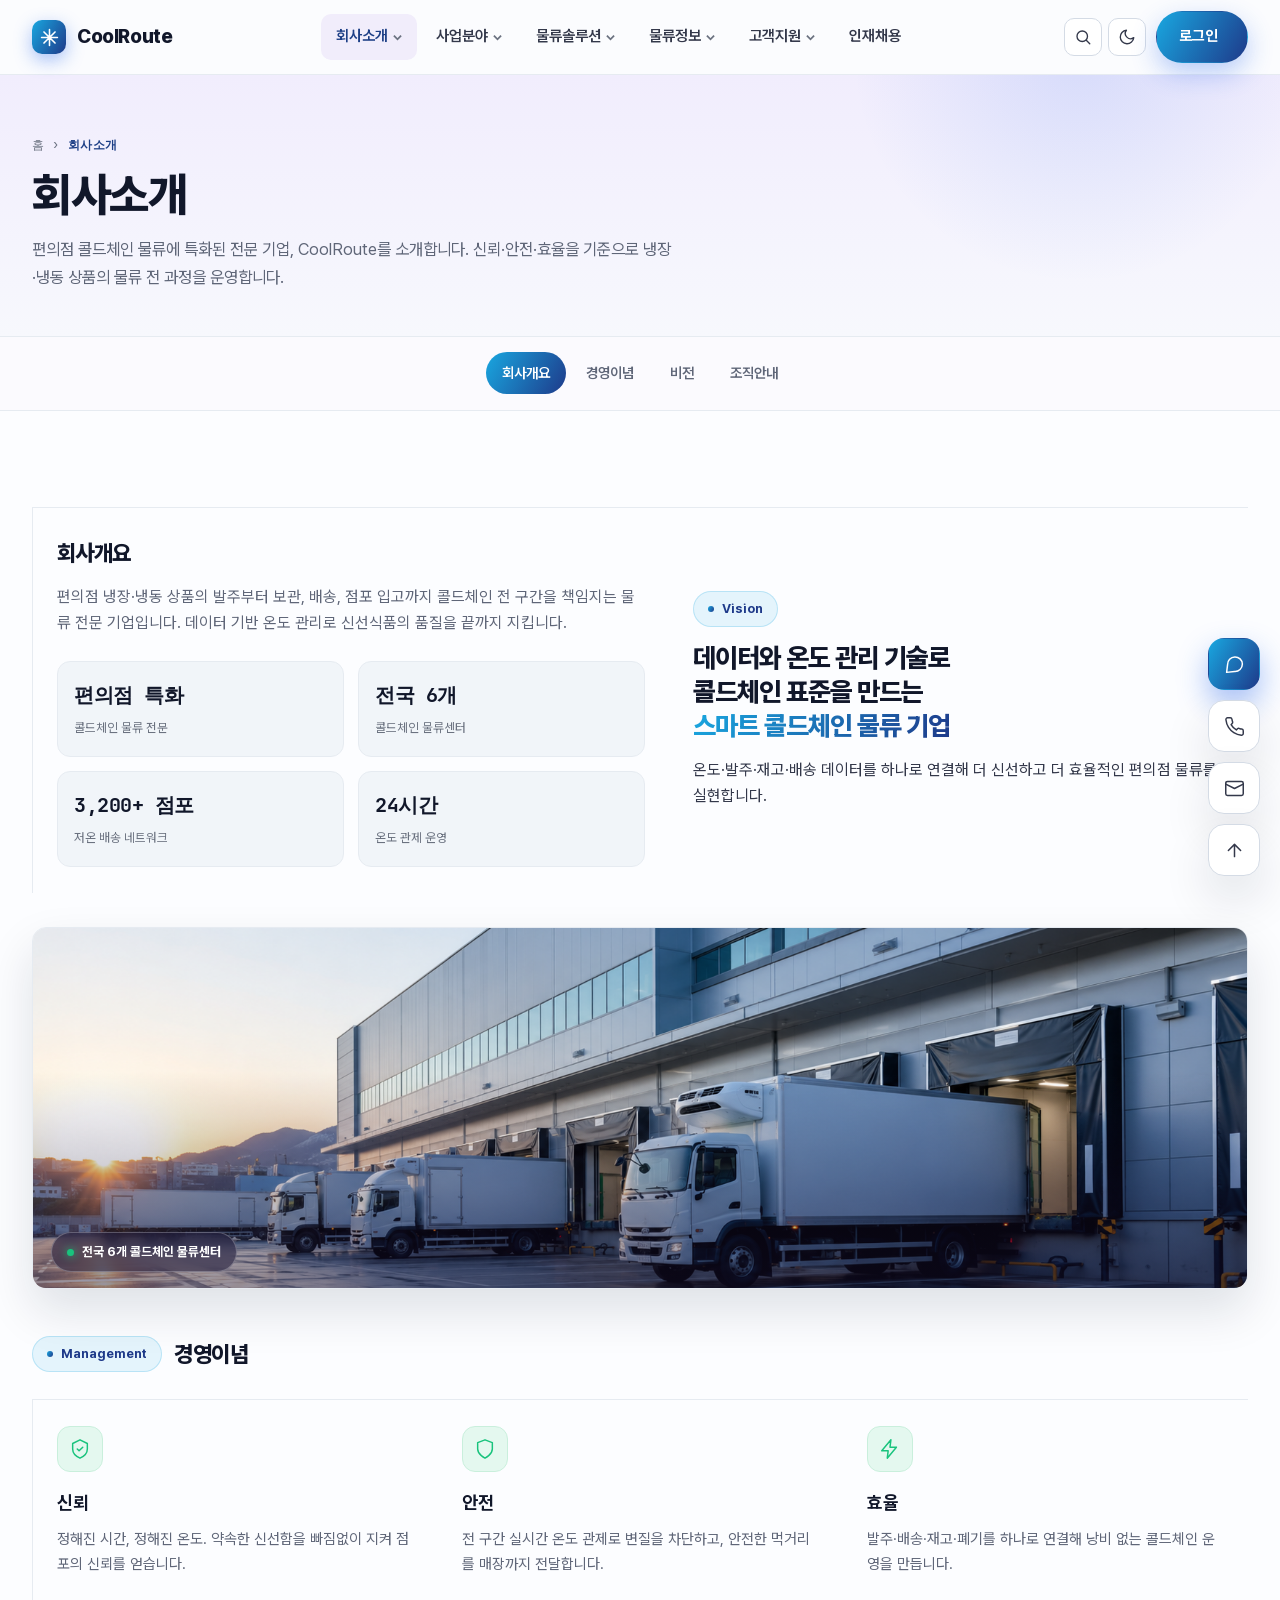
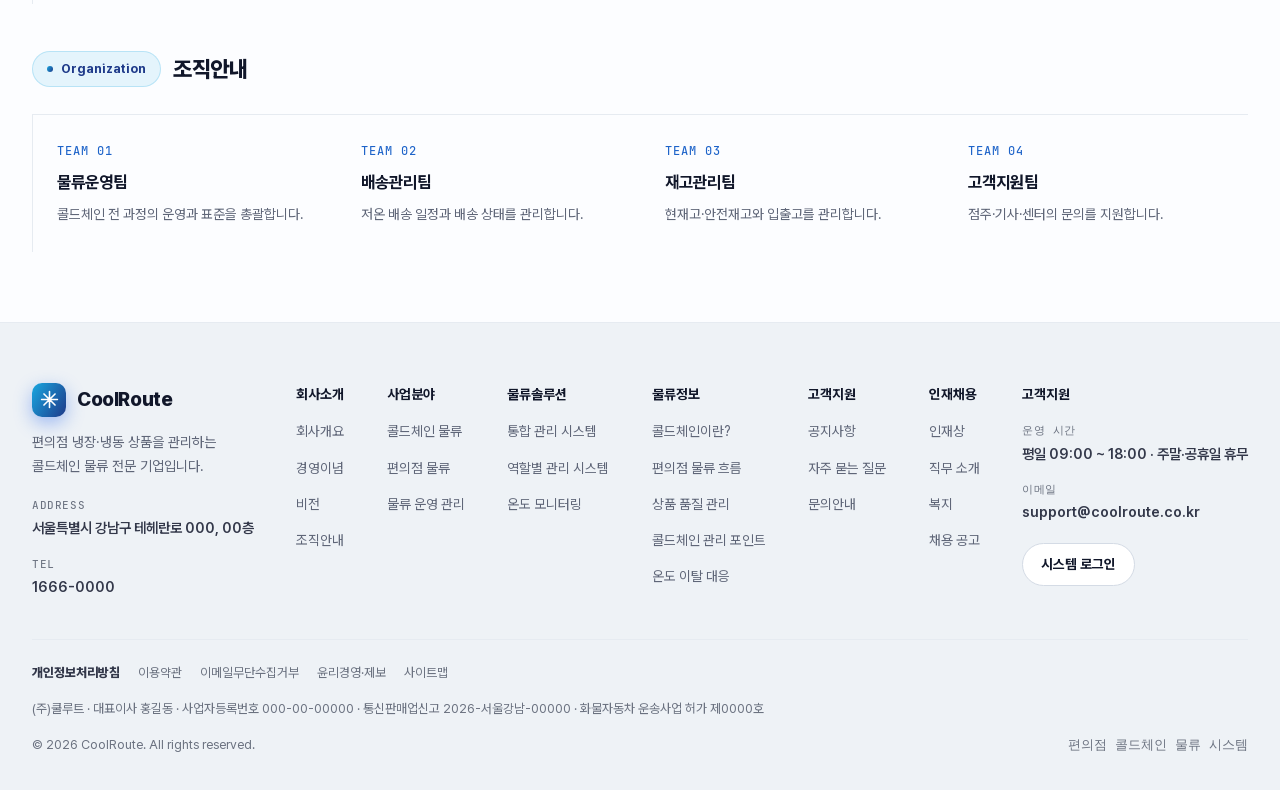
==== pages/about.html @ 9a58f0b3 "Create about page index" ====
<!DOCTYPE html>
<html lang="ko">
<head>
<meta charset="UTF-8">
<meta name="viewport" content="width=device-width, initial-scale=1.0">
<title>회사소개 | CoolRoute</title>
<meta name="description" content="CoolRoute는 편의점 냉장·냉동 상품의 발주·배송·재고를 연결하는 콜드체인 물류 전문기업입니다. 전국 6개 저온 물류센터, 99.8% 온도 준수율, 24시간 온도 관제.">
<meta name="keywords" content="콜드체인,편의점 물류,냉장 배송,냉동 물류,저온 물류,온도 관제,CoolRoute">
<meta name="author" content="CoolRoute">
<meta name="theme-color" content="#2563eb">
<link rel="canonical" href="https://www.coolroute.co.kr/">
<!-- Open Graph -->
<meta property="og:type" content="website">
<meta property="og:site_name" content="CoolRoute">
<meta property="og:locale" content="ko_KR">
<meta property="og:locale:alternate" content="en_US">
<meta property="og:title" content="CoolRoute — 편의점 콜드체인 물류 전문기업">
<meta property="og:description" content="냉장·냉동 상품의 발주·배송·재고를 연결하는 콜드체인 물류. 전국 6개 저온 물류센터, 99.8% 온도 준수율.">
<meta property="og:url" content="https://www.coolroute.co.kr/">
<meta property="og:image" content="https://www.coolroute.co.kr/images/og-cover.png">
<!-- Twitter -->
<meta name="twitter:card" content="summary_large_image">
<meta name="twitter:title" content="CoolRoute — 편의점 콜드체인 물류 전문기업">
<meta name="twitter:description" content="냉장·냉동 상품의 발주·배송·재고를 연결하는 콜드체인 물류 전문기업.">
<meta name="twitter:image" content="https://www.coolroute.co.kr/images/og-cover.png">
<!-- favicon (inline SVG) -->
<link rel="icon" href="data:image/svg+xml,%3Csvg xmlns='http://www.w3.org/2000/svg' viewBox='0 0 24 24'%3E%3Crect width='24' height='24' rx='6' fill='%232563eb'/%3E%3Cpath d='M12 2v20M2 12h20M5 5l14 14M19 5L5 19' stroke='white' stroke-width='2' stroke-linecap='round' fill='none'/%3E%3C/svg%3E">
<link rel="apple-touch-icon" href="data:image/svg+xml,%3Csvg xmlns='http://www.w3.org/2000/svg' viewBox='0 0 24 24'%3E%3Crect width='24' height='24' rx='6' fill='%232563eb'/%3E%3Cpath d='M12 2v20M2 12h20M5 5l14 14M19 5L5 19' stroke='white' stroke-width='2' stroke-linecap='round' fill='none'/%3E%3C/svg%3E">
<!-- PWA manifest (inline) -->
<link rel="manifest" href="data:application/json,%7B%22name%22%3A%22CoolRoute%22%2C%22short_name%22%3A%22CoolRoute%22%2C%22start_url%22%3A%22.%22%2C%22display%22%3A%22standalone%22%2C%22background_color%22%3A%22%23fbfafe%22%2C%22theme_color%22%3A%22%232563eb%22%7D">
<link rel="stylesheet" href="../styles.css">
<!-- JSON-LD: Organization -->
<script type="application/ld+json">
{
  "@context": "https://schema.org",
  "@type": "Organization",
  "name": "CoolRoute",
  "alternateName": "쿨루트",
  "url": "https://www.coolroute.co.kr/",
  "logo": "https://www.coolroute.co.kr/images/logo.png",
  "description": "편의점 냉장·냉동 상품의 발주·배송·재고를 연결하는 콜드체인 물류 전문기업",
  "address": {"@type": "PostalAddress", "addressCountry": "KR", "addressRegion": "서울특별시", "streetAddress": "강남구 테헤란로 000"},
  "contactPoint": {"@type": "ContactPoint", "contactType": "customer support", "email": "support@coolroute.co.kr", "areaServed": "KR", "availableLanguage": ["Korean", "English"]}
}
</script>
</head>
<body>
<a class="skip" href="#app" data-i18n="skip">본문 바로가기</a>
<div class="aurora"></div><div class="grain"></div>

<header><div class="wrap"><nav>
  <a class="brand" href="#home"><span class="mk"><svg viewBox="0 0 24 24"><path d="M12 2v20M2 12h20M5 5l14 14M19 5L5 19"/></svg></span>CoolRoute</a>
  <ul class="menu">
    <li><a href="#about"><span data-i18n="nav.about">회사소개</span> <svg class="cv" viewBox="0 0 10 10"><path d="M1 3l4 4 4-4"/></svg></a>
      <ul class="sub"><li><a href="#about"><i></i>회사개요</a></li><li><a href="#values"><i></i>경영이념</a></li><li><a href="#vision"><i></i>비전</a></li><li><a href="#org"><i></i>조직안내</a></li></ul></li>
    <li><a href="#business"><span data-i18n="nav.business">사업분야</span> <svg class="cv" viewBox="0 0 10 10"><path d="M1 3l4 4 4-4"/></svg></a>
      <ul class="sub"><li><a href="#biz-cold"><i></i>콜드체인 물류</a></li><li><a href="#biz-cvs"><i></i>편의점 물류</a></li><li><a href="#biz-ops"><i></i>물류 운영 관리</a></li></ul></li>
    <li><a href="#solution"><span data-i18n="nav.solution">물류솔루션</span> <svg class="cv" viewBox="0 0 10 10"><path d="M1 3l4 4 4-4"/></svg></a>
      <ul class="sub"><li><a href="#solution"><i></i>통합 관리 시스템</a></li><li><a href="#roles"><i></i>역할별 관리 시스템</a></li><li><a href="#monitor"><i></i>온도 모니터링</a></li></ul></li>
    <li><a href="#info"><span data-i18n="nav.info">물류정보</span> <svg class="cv" viewBox="0 0 10 10"><path d="M1 3l4 4 4-4"/></svg></a>
      <ul class="sub"><li><a href="#info"><i></i>콜드체인이란?</a></li><li><a href="#flow"><i></i>편의점 물류 흐름</a></li><li><a href="#quality"><i></i>상품 품질 관리</a></li></ul></li>
    <li><a href="#support"><span data-i18n="nav.support">고객지원</span> <svg class="cv" viewBox="0 0 10 10"><path d="M1 3l4 4 4-4"/></svg></a>
      <ul class="sub"><li><a href="#support"><i></i>공지사항</a></li><li><a href="#faq"><i></i>자주 묻는 질문</a></li><li><a href="#faq"><i></i>이용안내</a></li><li><a href="#contact"><i></i>문의안내</a></li></ul></li>
    <li><a href="#recruit" data-i18n="nav.recruit">인재채용</a></li>
  </ul>
  <div class="nav-right">
    <div class="nav-tools">
      <button class="icon-btn" id="searchBtn" aria-label="검색" title="검색"><svg viewBox="0 0 24 24"><circle cx="11" cy="11" r="7"/><path d="m21 21-4.3-4.3"/></svg></button>
      <button class="icon-btn" id="themeBtn" aria-label="다크 모드 전환" title="테마"><svg viewBox="0 0 24 24"><path d="M21 12.8A9 9 0 1 1 11.2 3a7 7 0 0 0 9.8 9.8z"/></svg></button>
    </div>
    <div class="login">
      <a href="#" class="pill pill-pri"><span data-i18n="nav.login">로그인</span> <svg class="cv" viewBox="0 0 10 10" style="stroke:#fff"><path d="M1 3l4 4 4-4"/></svg></a>
      <ul class="sub">
        <li><a href="#"><span><span class="role-i"><svg viewBox="0 0 24 24"><path d="M3 21h18M5 21V8l7-5 7 5v13M9 21v-6h6v6"/></svg></span>점주</span><small>STORE</small></a></li>
        <li><a href="#"><span><span class="role-i"><svg viewBox="0 0 24 24"><path d="M1 3h15v13H1zM16 8h4l3 3v5h-7M5.5 18.5a2 2 0 1 0 .1 0M18.5 18.5a2 2 0 1 0 .1 0"/></svg></span>배송기사</span><small>DRIVER</small></a></li>
        <li><a href="#"><span><span class="role-i"><svg viewBox="0 0 24 24"><path d="M3 9l9-6 9 6v11H3zM3 9h18M9 20v-6h6v6"/></svg></span>물류센터</span><small>CENTER</small></a></li>
      </ul>
    </div>
    <button class="burger" id="burger" aria-label="메뉴"><span></span><span></span><span></span></button>
  </div>
</nav></div></header>
<div class="mobile" id="mobile">
  <a href="#home" data-i18n="nav.home">홈</a><a href="#about" data-i18n="nav.about">회사소개</a><a href="#business" data-i18n="nav.business">사업분야</a><a href="#solution" data-i18n="nav.solution">물류솔루션</a><a href="#info" data-i18n="nav.info">물류정보</a><a href="#support" data-i18n="nav.support">고객지원</a><a href="#recruit" data-i18n="nav.recruit">인재채용</a>
  <a href="#" class="pill pill-pri" style="justify-content:center;margin-top:6px" data-i18n="nav.login">로그인</a>
</div>

<main id="app" data-page="about" aria-live="polite">
<div class="page active" id="page-about">
  <section class="pagehero"><div class="wrap">
    <div class="crumb"><a href="#home">홈</a> › <b>회사소개</b></div>
    <h1>회사소개</h1>
    <p>편의점 콜드체인 물류에 특화된 전문 기업, CoolRoute를 소개합니다. 신뢰·안전·효율을 기준으로 냉장·냉동 상품의 물류 전 과정을 운영합니다.</p>
  </div></section>
  <nav class="subnav"><div class="wrap">
    <a href="#about">회사개요</a><a href="#values">경영이념</a><a href="#vision">비전</a><a href="#org">조직안내</a>
  </div></nav>
  <section class="pg-sec"><div class="wrap">
    <div class="about-grid reveal">
      <div class="overview glass">
        <h3>회사개요</h3>
        <p>편의점 냉장·냉동 상품의 발주부터 보관, 배송, 점포 입고까지 콜드체인 전 구간을 책임지는 물류 전문 기업입니다. 데이터 기반 온도 관리로 신선식품의 품질을 끝까지 지킵니다.</p>
        <div class="ov-stats">
          <div class="s"><b>편의점 특화</b><small>콜드체인 물류 전문</small></div>
          <div class="s"><b>전국 6개</b><small>콜드체인 물류센터</small></div>
          <div class="s"><b>3,200+ 점포</b><small>저온 배송 네트워크</small></div>
          <div class="s"><b>24시간</b><small>온도 관제 운영</small></div>
        </div>
      </div>
      <div class="vision" id="vision">
        <div class="eyebrow">Vision</div>
        <h3>데이터와 온도 관리 기술로<br>콜드체인 표준을 만드는<br><span class="grad">스마트 콜드체인 물류 기업</span></h3>
        <p>온도·발주·재고·배송 데이터를 하나로 연결해 더 신선하고 더 효율적인 편의점 물류를 실현합니다.</p>
      </div>
    </div>

    <div class="section-photo ov reveal" style="margin-top:34px"><img src="../images/company-center.png" alt="여러 저온 상하차 도크를 갖춘 CoolRoute 콜드체인 물류센터 외관"><span class="cap">전국 6개 콜드체인 물류센터</span></div>

    <div class="subhead"><div class="eyebrow">Management</div><h3>경영이념</h3></div>
    <div class="values" id="values">
      <div class="card reveal"><div class="ico"><svg viewBox="0 0 24 24"><path d="M12 2l8 4v6c0 5-3.5 8-8 10-4.5-2-8-5-8-10V6z"/><path d="M9 12l2 2 4-4"/></svg></div><h3>신뢰</h3><p>정해진 시간, 정해진 온도. 약속한 신선함을 빠짐없이 지켜 점포의 신뢰를 얻습니다.</p></div>
      <div class="card reveal" style="animation-delay:.08s"><div class="ico"><svg viewBox="0 0 24 24"><path d="M12 22s8-4 8-10V5l-8-3-8 3v7c0 6 8 10 8 10z"/></svg></div><h3>안전</h3><p>전 구간 실시간 온도 관제로 변질을 차단하고, 안전한 먹거리를 매장까지 전달합니다.</p></div>
      <div class="card reveal" style="animation-delay:.16s"><div class="ico"><svg viewBox="0 0 24 24"><path d="M13 2L3 14h7l-1 8 10-12h-7z"/></svg></div><h3>효율</h3><p>발주·배송·재고·폐기를 하나로 연결해 낭비 없는 콜드체인 운영을 만듭니다.</p></div>
    </div>

    <div class="subhead"><div class="eyebrow">Organization</div><h3>조직안내</h3></div>
    <div class="org" id="org">
      <div class="t reveal"><div class="k">TEAM 01</div><h4>물류운영팀</h4><p>콜드체인 전 과정의 운영과 표준을 총괄합니다.</p></div>
      <div class="t reveal" style="animation-delay:.06s"><div class="k">TEAM 02</div><h4>배송관리팀</h4><p>저온 배송 일정과 배송 상태를 관리합니다.</p></div>
      <div class="t reveal" style="animation-delay:.12s"><div class="k">TEAM 03</div><h4>재고관리팀</h4><p>현재고·안전재고와 입출고를 관리합니다.</p></div>
      <div class="t reveal" style="animation-delay:.18s"><div class="k">TEAM 04</div><h4>고객지원팀</h4><p>점주·기사·센터의 문의를 지원합니다.</p></div>
    </div>
  </div></section>
</div>

<!-- ===================== 사업분야 ===================== -->
</main>

<!-- 플로팅 퀵메뉴 -->
<div class="quickmenu" aria-label="빠른 메뉴">
  <button class="qbtn primary" data-action="consult" aria-label="도입 상담"><span class="qtip" data-i18n="qm.consult">도입 상담</span><svg viewBox="0 0 24 24"><path d="M21 11.5a8.4 8.4 0 0 1-9 8.4L3 21l1.1-9A8.4 8.4 0 1 1 21 11.5z"/></svg></button>
  <a class="qbtn" href="tel:1666-0000" aria-label="전화 문의"><span class="qtip" data-i18n="qm.call">1666-0000</span><svg viewBox="0 0 24 24"><path d="M22 16.9v3a2 2 0 0 1-2.2 2 19.8 19.8 0 0 1-8.6-3 19.5 19.5 0 0 1-6-6 19.8 19.8 0 0 1-3-8.6A2 2 0 0 1 4.1 2h3a2 2 0 0 1 2 1.7c.1 1 .4 1.9.7 2.8a2 2 0 0 1-.5 2.1L8.1 9.9a16 16 0 0 0 6 6l1.3-1.3a2 2 0 0 1 2.1-.4c.9.3 1.8.6 2.8.7a2 2 0 0 1 1.7 2z"/></svg></a>
  <a class="qbtn" href="mailto:support@coolroute.co.kr" aria-label="이메일 문의"><span class="qtip" data-i18n="qm.mail">이메일 문의</span><svg viewBox="0 0 24 24"><rect x="2" y="4" width="20" height="16" rx="2"/><path d="m22 7-10 5L2 7"/></svg></a>
  <button class="qbtn" id="toTop" aria-label="맨 위로"><span class="qtip" data-i18n="qm.top">맨 위로</span><svg viewBox="0 0 24 24"><path d="M12 19V5M5 12l7-7 7 7"/></svg></button>
</div>

<!-- 도입 상담 모달 -->
<div class="modal" id="consultModal" role="dialog" aria-modal="true" aria-labelledby="cm-title">
  <div class="modal-card">
    <div class="modal-top">
      <div><h3 id="cm-title" data-i18n="form.title">도입 상담 신청</h3><p class="sub-t" data-i18n="form.sub">점포망과 온도대에 맞는 도입 범위를 안내해 드립니다. 영업일 기준 1일 내 회신.</p></div>
      <button class="modal-x" id="modalClose" aria-label="닫기"><svg viewBox="0 0 24 24"><path d="M18 6 6 18M6 6l12 12"/></svg></button>
    </div>
    <form id="consultForm" novalidate>
      <div class="form-fields">
        <div class="field-row">
          <div class="field"><label data-i18n="form.company">회사·브랜드명 <span class="req">*</span></label><input name="company" required><div class="err" data-i18n="form.err">필수 항목입니다</div></div>
          <div class="field"><label data-i18n="form.name">담당자명 <span class="req">*</span></label><input name="name" required><div class="err" data-i18n="form.err">필수 항목입니다</div></div>
        </div>
        <div class="field-row">
          <div class="field"><label data-i18n="form.phone">연락처 <span class="req">*</span></label><input name="phone" inputmode="tel" required placeholder="010-0000-0000"><div class="err" data-i18n="form.errp">올바른 연락처를 입력하세요</div></div>
          <div class="field"><label data-i18n="form.stores">점포 수</label><input name="stores" inputmode="numeric" placeholder="예: 50"></div>
        </div>
        <div class="field"><label data-i18n="form.zone">관심 온도대</label><select name="zone"><option value="" data-i18n="form.zsel">선택하세요</option><option data-i18n="form.z1">상온</option><option data-i18n="form.z2">냉장 (0~10℃)</option><option data-i18n="form.z3">냉동 (-18℃↓)</option><option data-i18n="form.z4">혼합 (멀티존)</option></select></div>
        <div class="field"><label data-i18n="form.msg">문의 내용</label><textarea name="message" data-i18n-ph="form.msgph" placeholder="도입 범위, 권역, 희망 일정 등을 적어주세요."></textarea></div>
        <label class="form-consent"><input type="checkbox" name="consent" required><span data-i18n="form.consent">(필수) 상담을 위한 개인정보 수집·이용에 동의합니다.</span></label>
        <div class="form-actions"><button type="submit" class="pill pill-pri" data-i18n="form.submit">상담 신청하기 →</button></div>
      </div>
      <div class="form-ok" id="formOk">
        <div class="ok-i"><svg viewBox="0 0 24 24"><path d="M4 12l5 5L20 6"/></svg></div>
        <h3 data-i18n="form.okt">상담 신청이 접수되었습니다</h3>
        <p data-i18n="form.okp">담당자가 영업일 기준 1일 내 연락드리겠습니다. 감사합니다.</p>
      </div>
    </form>
  </div>
</div>

<!-- 통합 검색 오버레이 -->
<div class="search-overlay" id="searchOverlay" role="dialog" aria-modal="true" aria-label="사이트 검색">
  <div class="search-box">
    <div class="sh"><svg viewBox="0 0 24 24"><circle cx="11" cy="11" r="7"/><path d="m21 21-4.3-4.3"/></svg><input id="searchInput" type="text" data-i18n-ph="search.ph" placeholder="메뉴·섹션 검색 (예: 온도, 채용, 콜드체인)" aria-label="검색어"><kbd>ESC</kbd></div>
    <div class="search-results" id="searchResults"></div>
  </div>
</div>

<footer><div class="wrap">
  <div class="foot">
    <div class="b">
      <a class="brand" href="#home"><span class="mk"><svg viewBox="0 0 24 24"><path d="M12 2v20M2 12h20M5 5l14 14M19 5L5 19"/></svg></span>CoolRoute</a>
      <p data-i18n="foot.about">편의점 냉장·냉동 상품을 관리하는<br>콜드체인 물류 전문 기업입니다.</p>
      <div class="fcontact" style="margin-top:16px">
        <div class="r"><span class="k">ADDRESS</span><span class="v">서울특별시 강남구 테헤란로 000, 00층</span></div>
        <div class="r"><span class="k">TEL</span><span class="v">1666-0000</span></div>
      </div>
    </div>
    <div class="fmenu">
      <div class="fcol">
        <h5><a href="#about" data-i18n="nav.about">회사소개</a></h5>
        <ul>
          <li><a href="#about">회사개요</a></li>
          <li><a href="#values">경영이념</a></li>
          <li><a href="#vision">비전</a></li>
          <li><a href="#org">조직안내</a></li>
        </ul>
      </div>
      <div class="fcol">
        <h5><a href="#business" data-i18n="nav.business">사업분야</a></h5>
        <ul>
          <li><a href="#biz-cold">콜드체인 물류</a></li>
          <li><a href="#biz-cvs">편의점 물류</a></li>
          <li><a href="#biz-ops">물류 운영 관리</a></li>
        </ul>
      </div>
      <div class="fcol">
        <h5><a href="#solution" data-i18n="nav.solution">물류솔루션</a></h5>
        <ul>
          <li><a href="#solution">통합 관리 시스템</a></li>
          <li><a href="#roles">역할별 관리 시스템</a></li>
          <li><a href="#monitor">온도 모니터링</a></li>
        </ul>
      </div>
      <div class="fcol">
        <h5><a href="#info" data-i18n="nav.info">물류정보</a></h5>
        <ul>
          <li><a href="#info">콜드체인이란?</a></li>
          <li><a href="#flow">편의점 물류 흐름</a></li>
          <li><a href="#quality">상품 품질 관리</a></li>
          <li><a href="#coldpoint">콜드체인 관리 포인트</a></li>
          <li><a href="#quality-proof">온도 이탈 대응</a></li>
        </ul>
      </div>
      <div class="fcol">
        <h5><a href="#support" data-i18n="nav.support">고객지원</a></h5>
        <ul>
          <li><a href="#support">공지사항</a></li>
          <li><a href="#faq">자주 묻는 질문</a></li>
          <li><a href="#contact">문의안내</a></li>
        </ul>
      </div>
      <div class="fcol">
        <h5><a href="#recruit" data-i18n="nav.recruit">인재채용</a></h5>
        <ul>
          <li><a href="#recruit">인재상</a></li>
          <li><a href="#rc-jobs">직무 소개</a></li>
          <li><a href="#rc-benefit">복지</a></li>
          <li><a href="#rc-open">채용 공고</a></li>
        </ul>
      </div>
    </div>
    <div><h5 data-i18n="foot.support">고객지원</h5>
      <div class="fcontact">
        <div class="r"><span class="k" data-i18n="foot.hours">운영 시간</span><span class="v">평일 09:00 ~ 18:00 · 주말·공휴일 휴무</span></div>
        <div class="r"><span class="k">이메일</span><span class="v">support@coolroute.co.kr</span></div>
      </div>
      <a href="#" class="pill pill-ghost" style="margin-top:18px;padding:9px 18px;font-size:.86rem" data-i18n="foot.login">시스템 로그인</a>
    </div>
  </div>
  <div class="fbar" style="flex-direction:column;align-items:stretch;gap:14px">
    <div style="display:flex;flex-wrap:wrap;gap:18px;align-items:center">
      <a href="#" style="font-weight:800;color:var(--soft)" data-i18n="foot.privacy">개인정보처리방침</a>
      <a href="#" data-i18n="foot.terms">이용약관</a>
      <a href="#" data-i18n="foot.noemail">이메일무단수집거부</a>
      <a href="#" data-i18n="foot.ethics">윤리경영·제보</a>
      <a href="#about" data-i18n="foot.sitemap">사이트맵</a>
    </div>
    <div style="color:var(--dim)"><span data-i18n="foot.biz">(주)쿨루트 · 대표이사 홍길동 · 사업자등록번호 000-00-00000 · 통신판매업신고 2026-서울강남-00000 · 화물자동차 운송사업 허가 제0000호</span></div>
    <div style="display:flex;justify-content:space-between;flex-wrap:wrap;gap:10px">
      <span>© 2026 CoolRoute. All rights reserved.</span>
      <span class="mono" data-i18n="foot.tag">편의점 콜드체인 물류 시스템</span>
    </div>
  </div>
</div></footer>

<script src="../images/kr-map-data.js"></script>
<script>
  const PAGE_FRAGMENTS=[
    'home','about','business','solution','info','support','recruit'
  ].map(id=>({id,src:`pages/${id}.html`}));

  async function loadPageFragments(){
    const app=document.getElementById('app');
    if(!app||app.querySelector('.page'))return true;
    try{
      const html=await Promise.all(PAGE_FRAGMENTS.map(async page=>{
        const res=await fetch(page.src,{cache:'no-cache'});
        if(!res.ok)throw new Error(`${page.src} (${res.status})`);
        const text=await res.text();
        const doc=new DOMParser().parseFromString(text,'text/html');
        const pageNode=doc.querySelector('.page');
        return pageNode?pageNode.outerHTML:text;
      }));
      app.innerHTML=html.join('\n');
      return true;
    }catch(err){
      console.error('Page fragments failed to load:',err);
      app.innerHTML='<section class="pg-sec"><div class="wrap"><div class="head"><h2>콘텐츠를 불러오지 못했습니다</h2><p>정적 서버에서 다시 열어주세요.</p></div></div></section>';
      return false;
    }
  }

  (async function boot(){
  const pagesReady=await loadPageFragments();
  if(!pagesReady)return;

  // 모바일 메뉴
  const b=document.getElementById('burger'),m=document.getElementById('mobile');
  b.addEventListener('click',()=>m.classList.toggle('open'));
  m.querySelectorAll('a').forEach(a=>a.addEventListener('click',()=>m.classList.remove('open')));

  // 사업분야 탭 (+ ARIA)
  const tabs=[...document.querySelectorAll('.tab')],panels=[...document.querySelectorAll('.tabpanel')];
  tabs.forEach(t=>{t.setAttribute('role','tab');t.id='tab-'+t.dataset.tab;t.setAttribute('aria-controls','biz-'+t.dataset.tab);});
  panels.forEach(p=>{p.setAttribute('role','tabpanel');p.setAttribute('aria-labelledby','tab-'+p.dataset.panel);});
  function act(k){
    tabs.forEach(t=>{const on=t.dataset.tab===k;t.classList.toggle('on',on);t.setAttribute('aria-selected',on);t.tabIndex=on?0:-1;});
    panels.forEach(p=>p.classList.toggle('on',p.dataset.panel===k));
  }
  tabs.forEach(t=>t.addEventListener('click',()=>act(t.dataset.tab)));

  // 다중 페이지 라우터 (+ 스크롤 복원)
  const app=document.getElementById('app');
  const standalonePage=app?app.dataset.page||'':'';
  const pages=[...document.querySelectorAll('.page')];
  const navlinks=[...document.querySelectorAll('.menu>li>a')];
  const pageOf={home:'home',top:'home','':'home',
    about:'about',values:'about',vision:'about',org:'about',
    business:'business','biz-cold':'business','biz-cvs':'business','biz-ops':'business',
    solution:'solution',roles:'solution',monitor:'solution',
    info:'info',flow:'info',quality:'info','coldpoint':'info','quality-proof':'info',
    support:'support',faq:'support',contact:'support',
    recruit:'recruit','rc-jobs':'recruit','rc-benefit':'recruit','rc-open':'recruit'};
  const rootHashes=['home','top','','about','business','solution','info','support','recruit'];
  let currentPage=standalonePage||'home';const scrollMem={};

  function showPage(id){
    pages.forEach(p=>p.classList.toggle('active',p.id==='page-'+id));
    navlinks.forEach(a=>{const h=a.getAttribute('href').slice(1);a.classList.toggle('current',pageOf[h]===id&&id!=='home');});
    const active=document.querySelector('#page-'+id+' .subnav');
    if(active){const links=[...active.querySelectorAll('a')];links.forEach((a,i)=>a.classList.toggle('on',i===0));}
    currentPage=id;
  }
  function route(){
    if(currentPage) scrollMem[currentPage]=window.scrollY;
    const h=location.hash.slice(1);
    const id=h?(pageOf[h]!==undefined?pageOf[h]:(standalonePage||'home')):(standalonePage||'home');
    if(standalonePage&&id!==standalonePage){
      location.href=id+'.html'+(location.hash||('#'+id));
      return;
    }
    showPage(id);
    if(h==='biz-cold'||h==='biz-cvs'||h==='biz-ops') act({'biz-cold':'cold','biz-cvs':'cvs','biz-ops':'ops'}[h]);
    if(h && !rootHashes.includes(h)){
      const el=document.getElementById(h);
      if(el){requestAnimationFrame(()=>el.scrollIntoView({behavior:'smooth',block:'start'}));return;}
    }
    const y=scrollMem[id]||0;
    requestAnimationFrame(()=>window.scrollTo({top:y,behavior:y?'auto':'smooth'}));
  }
  window.addEventListener('hashchange',route);
  window.addEventListener('scroll',()=>{scrollMem[currentPage]=window.scrollY;},{passive:true});

  // 스크롤스파이 (서브내비 현재 섹션 동기화)
  const spyMap={};
  document.querySelectorAll('.subnav a').forEach(a=>{const id=a.getAttribute('href').slice(1);(spyMap[id]=spyMap[id]||[]).push(a);});
  const spy=new IntersectionObserver(es=>{
    es.forEach(en=>{
      if(!en.isIntersecting)return;
      const links=spyMap[en.target.id];if(!links)return;
      links.forEach(a=>{const wrap=a.closest('.subnav');if(wrap)wrap.querySelectorAll('a').forEach(x=>x.classList.remove('on'));a.classList.add('on');});
    });
  },{rootMargin:'-45% 0px -50% 0px',threshold:0});
  Object.keys(spyMap).forEach(id=>{const el=document.getElementById(id);if(el)spy.observe(el);});

  // 숫자 카운터
  const fmt=n=>{const s=Number.isInteger(n)?n.toString():n.toFixed(1);return s.replace(/\B(?=(\d{3})+(?!\d))/g,',');};
  document.querySelectorAll('[data-count]').forEach(el=>{el.textContent=fmt(parseFloat(el.dataset.count))+(el.dataset.suffix||'');});

  // 테마 (다크/라이트)
  const themeBtn=document.getElementById('themeBtn');
  const setTheme=t=>{document.documentElement.setAttribute('data-theme',t);try{localStorage.setItem('cr-theme',t);}catch(e){}themeBtn.setAttribute('aria-pressed',t==='dark');};
  const qp=new URLSearchParams(location.search);
  let savedTheme='light';try{savedTheme=qp.get('theme')||localStorage.getItem('cr-theme')||'light';}catch(e){}
  setTheme(savedTheme);
  themeBtn.addEventListener('click',()=>setTheme(document.documentElement.getAttribute('data-theme')==='dark'?'light':'dark'));

  // 다국어 (KO / EN)
  const I18N={en:{
    'skip':'Skip to content',
    'nav.home':'Home','nav.about':'About','nav.business':'Business','nav.solution':'Solutions','nav.info':'Resources','nav.support':'Support','nav.recruit':'Careers','nav.login':'Login',
    'hero.chip':'Convenience-store cold chain logistics specialist','hero.h1a':'Convenience-store cold chain logistics','hero.h1b':'safer and faster',
    'hero.lead':'CoolRoute connects ordering, delivery and inventory of chilled and frozen goods as a cold chain logistics specialist.',
    'hero.cta1':'View business →','hero.cta2':'Request consultation','ops.1t':'Onboarding','ops.1d':'New store / brand logistics inquiry',
    'trust.1':'Connected stores','trust.2':'Temp compliance','trust.3':'Logistics centers','trust.4':'Temp control','trust.note':'* As of 2026.06 · internal operations data','console.foot':'* Illustrative operations view',
    'sc.h2':'Holding the temperature on the move —<br>the convenience-store cold chain network','sc.p':'From dispatch to store arrival, we run fresh logistics that never loses temperature across every segment.',
    'cert.cap':'Certified · Standards','cert.1':'Food safety certification','cert.2':'Quality management','cert.3':'Food safety management','cert.4b':'Cold Chain Standard','cert.4':'Constant-temp protocol','marq.cap':'Trusted by convenience-store brands nationwide',
    'map.h':'Nationwide cold chain network','map.p':'Six regional constant-temp centers handle fresh delivery across the national store network.',
    'map.1':'Seoul·Gyeonggi chilled picking · night routes','map.2':'Gangwon trunk relay · constant temp','map.3':'Central branching · rapid re-route','map.4':'Frozen meals·ice cream low-temp storage','map.5':'Honam dispatch · mixed-region handling','map.6':'Island shipment logs in one report',
    'esg.h':'Sustainability (ESG)','esg.p':'We manage cold chain energy, food waste and safety data to deliver on environmental and social responsibility.',
    'esg.e':'Low-carbon transport','esg.ed':'Route optimization and constant-temp efficiency cut transport-stage carbon emissions.','esg.es1':'Routing CO₂↓',
    'esg.s':'Food waste reduction','esg.sd':'We sort and reallocate near-expiry goods to lower disposal loss and food waste.','esg.ss1':'Disposal cut',
    'esg.g':'Transparent temp records','esg.gd':'Full-route temperature history is stored as per-trip reports and disclosed transparently.','esg.gs1':'Temp compliance',
    'cta.h':'Start your convenience-store cold chain<br>logistics with CoolRoute','cta.p':'Check center regions, temperature zones and delivery cycles, then discuss the right scope for your store network.','cta.b1':'Request consultation →','cta.b2':'Existing customer login',
    'qm.consult':'Consultation','qm.call':'1666-0000','qm.mail':'Email us','qm.top':'Back to top',
    'form.title':'Request a consultation','form.sub':"We'll advise the right scope for your network. Reply within 1 business day.",'form.company':'Company / brand','form.name':'Contact name','form.phone':'Phone','form.stores':'Stores','form.zone':'Temperature zone','form.zsel':'Select','form.z1':'Ambient','form.z2':'Chilled (0~10℃)','form.z3':'Frozen (-18℃↓)','form.z4':'Mixed (multi-zone)','form.msg':'Message','form.msgph':'Tell us about scope, region, preferred schedule.','form.consent':'(Required) I agree to the collection and use of personal data for consultation.','form.submit':'Submit request →','form.err':'This field is required','form.errp':'Enter a valid phone number','form.okt':'Your request has been received','form.okp':'Our team will contact you within 1 business day. Thank you.',
    'search.ph':'Search menus · sections (e.g. temperature, careers)',
    'foot.about':'A cold chain logistics specialist managing<br>convenience-store chilled and frozen goods.','foot.menu':'Main menu','foot.support':'Support','foot.hours':'Hours','foot.login':'System login','foot.privacy':'Privacy Policy','foot.terms':'Terms of Use','foot.noemail':'No Email Collection','foot.ethics':'Ethics · Report','foot.sitemap':'Sitemap','foot.biz':'CoolRoute Inc. · CEO Hong Gil-dong · Biz Reg. 000-00-00000 · Mail-order 2026-Seoul Gangnam-00000 · Freight license No.0000','foot.tag':'Convenience-store cold chain logistics system',
    'rc.h1':'Careers','rc.p':'People who protect freshness to the very end. Grow with CoolRoute.','rc.n1':'Talent','rc.n2':'Jobs','rc.n3':'Benefits','rc.n4':'Openings','rc.talent':'Our talent','rc.t1':'Responsibility','rc.t1d':'Keeps the promised temperature and timing to the end.','rc.t2':'Execution','rc.t2d':'Spots field issues fast and acts immediately.','rc.t3':'Data thinking','rc.t3d':'Judges and improves with numbers and history.','rc.jobs':'Jobs','rc.j1':'Logistics operations','rc.j1d':'Manage constant-temp shipping, dispatch and routes.','rc.j2':'Constant-temp delivery','rc.j2d':'Deliver to stores with chilled/frozen vehicles.','rc.j3':'System development','rc.j3d':'Build control, ordering and delivery platforms.','rc.j4':'Logistics planning','rc.j4d':'Network design and data analysis.','rc.benefit':'Benefits','rc.b1':'Flexible work','rc.b1d':'Flexible and shift-compensation schemes by role.','rc.b2':'Health · safety','rc.b2d':'Regular checkups and on-site safety equipment.','rc.b3':'Growth support','rc.b3d':'Certification·education costs and internal mobility.','rc.open':'Check our open positions now','rc.opend':"We're hiring across operations, delivery, development and planning.",'rc.apply':'Apply / inquire →'
  }};
  const i18nEls=[...document.querySelectorAll('[data-i18n]')];
  i18nEls.forEach(el=>el.dataset.ko=el.innerHTML);
  const i18nPh=[...document.querySelectorAll('[data-i18n-ph]')];
  i18nPh.forEach(el=>el.dataset.koPh=el.getAttribute('placeholder')||'');
  const langBtn=document.getElementById('langBtn');
  function applyLang(lang){
    const en=lang==='en';
    i18nEls.forEach(el=>{const k=el.dataset.i18n;const v=en?(I18N.en[k]):el.dataset.ko;if(v!=null)el.innerHTML=v;});
    i18nPh.forEach(el=>{const k=el.dataset.i18nPh;const v=en?(I18N.en[k]):el.dataset.koPh;if(v!=null)el.setAttribute('placeholder',v);});
    document.documentElement.lang=en?'en':'ko';
    if(langBtn)langBtn.querySelector('b').textContent=en?'KO':'EN';
    buildSearchIndex();
    try{localStorage.setItem('cr-lang',lang);}catch(e){}
  }
  let savedLang='ko';try{savedLang=qp.get('lang')||localStorage.getItem('cr-lang')||'ko';}catch(e){}
  if(langBtn)langBtn.addEventListener('click',()=>applyLang(document.documentElement.lang==='en'?'ko':'en'));

  // 플로팅 퀵메뉴 / 맨위로
  const toTop=document.getElementById('toTop');
  window.addEventListener('scroll',()=>{toTop.classList.toggle('show',window.scrollY>400);},{passive:true});
  toTop.addEventListener('click',()=>window.scrollTo({top:0,behavior:'smooth'}));

  // 도입 상담 모달
  const modal=document.getElementById('consultModal'),form=document.getElementById('consultForm'),formOk=document.getElementById('formOk');
  let lastFocus=null;
  function openModal(){lastFocus=document.activeElement;modal.classList.add('open');document.body.style.overflow='hidden';const f=modal.querySelector('input,select,textarea');if(f)setTimeout(()=>f.focus(),50);}
  function closeModal(){modal.classList.remove('open');document.body.style.overflow='';form.reset();form.querySelector('.form-fields').style.display='';formOk.classList.remove('show');form.querySelectorAll('.field').forEach(f=>f.classList.remove('invalid'));if(lastFocus)lastFocus.focus();}
  document.querySelectorAll('[data-action="consult"]').forEach(el=>el.addEventListener('click',e=>{e.preventDefault();openModal();}));
  document.getElementById('modalClose').addEventListener('click',closeModal);
  modal.addEventListener('click',e=>{if(e.target===modal)closeModal();});
  form.addEventListener('submit',e=>{
    e.preventDefault();let ok=true;
    form.querySelectorAll('[required]').forEach(inp=>{
      const field=inp.closest('.field');let bad=!inp.value.trim();
      if(inp.name==='phone'&&inp.value.trim()&&!/[0-9][0-9\-\s]{7,}/.test(inp.value))bad=true;
      if(inp.type==='checkbox')bad=!inp.checked;
      if(field)field.classList.toggle('invalid',bad);
      if(bad)ok=false;
    });
    if(!ok)return;
    form.querySelector('.form-fields').style.display='none';formOk.classList.add('show');
  });

  // 통합 검색
  const searchBtn=document.getElementById('searchBtn'),searchOverlay=document.getElementById('searchOverlay'),searchInput=document.getElementById('searchInput'),searchResults=document.getElementById('searchResults');
  let SEARCH_IDX=[];
  function buildSearchIndex(){
    const en=document.documentElement.lang==='en';
    const items=[
      ['nav.about','#about'],['nav.business','#business'],['nav.solution','#solution'],['nav.info','#info'],['nav.support','#support'],['nav.recruit','#recruit'],
      ['map.h','#network'],['esg.h','#'],['cert.cap','#'],
      ['콜드체인 물류|Cold chain logistics','#biz-cold'],['편의점 물류|Convenience-store logistics','#biz-cvs'],['물류 운영 관리|Operations management','#biz-ops'],
      ['온도 모니터링|Temperature monitoring','#monitor'],['역할별 관리|Role system','#roles'],['콜드체인이란|What is cold chain','#info'],['물류 흐름|Logistics flow','#flow'],['상품 품질 관리|Quality management','#quality'],
      ['공지사항|Notices','#support'],['자주 묻는 질문|FAQ','#faq'],['문의안내|Contact','#contact'],['도입 상담|Consultation','#'],['개인정보처리방침|Privacy policy','#']
    ];
    SEARCH_IDX=items.map(([label,hash])=>{
      let txt=label.includes('|')?(en?label.split('|')[1]:label.split('|')[0]):(I18N.en[label]&&en?I18N.en[label]:(document.querySelector('[data-i18n="'+label+'"]')?document.querySelector('[data-i18n="'+label+'"]').textContent:label));
      return {label:txt,hash};
    });
  }
  function renderSearch(q){
    const list=SEARCH_IDX.filter(it=>it.label.toLowerCase().includes(q.toLowerCase()));
    if(!list.length){searchResults.innerHTML='<div class="none">검색 결과가 없습니다 / No results</div>';return;}
    searchResults.innerHTML=list.map((it,i)=>'<a href="'+it.hash+'" class="'+(i===0?'sel':'')+'">'+it.label+'<small>'+it.hash+'</small></a>').join('');
  }
  function openSearch(){buildSearchIndex();searchOverlay.classList.add('open');document.body.style.overflow='hidden';searchInput.value='';renderSearch('');setTimeout(()=>searchInput.focus(),50);}
  function closeSearch(){searchOverlay.classList.remove('open');document.body.style.overflow='';}
  searchBtn.addEventListener('click',openSearch);
  searchOverlay.addEventListener('click',e=>{if(e.target===searchOverlay)closeSearch();});
  searchInput.addEventListener('input',()=>renderSearch(searchInput.value));
  searchInput.addEventListener('keydown',e=>{
    if(e.key==='Enter'){const sel=searchResults.querySelector('a.sel')||searchResults.querySelector('a');if(sel){const h=sel.getAttribute('href');closeSearch();if(h!=='#')location.hash=h;}}
  });
  searchResults.addEventListener('click',e=>{const a=e.target.closest('a');if(a){const h=a.getAttribute('href');closeSearch();if(h==='#')e.preventDefault();}});
  document.addEventListener('keydown',e=>{
    if(e.key==='Escape'){if(searchOverlay.classList.contains('open'))closeSearch();if(modal.classList.contains('open'))closeModal();}
    if((e.ctrlKey||e.metaKey)&&e.key==='k'){e.preventDefault();openSearch();}
  });

  // 플레이스홀더 링크(#)는 페이지 이동 방지
  document.querySelectorAll('a[href="#"]').forEach(a=>a.addEventListener('click',e=>{if(!a.dataset.action)e.preventDefault();}));

  // 전국 네트워크 지도 렌더 (행정구역 GeoJSON 투영 데이터)
  (function(){
    const box=document.getElementById('krMap');
    if(!box||!window.KR_MAP)return;
    const M=window.KR_MAP,NS='http://www.w3.org/2000/svg';
    const svg=document.createElementNS(NS,'svg');
    svg.setAttribute('viewBox',M.viewBox);svg.setAttribute('role','img');
    // 수도권 마커를 수원~곤지암 사이(남동 경기)로 이동
    M.cities[0]={...M.cities[0],x:166,y:252};
    const labels=['수도권 메인 허브','강원 거점','충청 크로스도크','영남 냉동 거점','호남 물류','제주 연계망'];
    const cityPts=M.cities.map(c=>[c.x,c.y]);
    const lands=[],dots=[],labelsEl=[],mrows=[...document.querySelectorAll('.map-list .mrow')];
    function nearest(cx,cy){let b=0,bd=Infinity;cityPts.forEach((p,r)=>{const dx=p[0]-cx,dy=p[1]-cy,d=dx*dx+dy*dy;if(d<bd){bd=d;b=r;}});return b;}
    function select(i){
      lands.forEach(L=>L.el.classList.toggle('active',L.r===i));
      labelsEl.forEach((t,j)=>t.classList.toggle('active',j===i));
      mrows.forEach((m,j)=>m.classList.toggle('active',j===i));
      dots.forEach((d,j)=>d.classList.toggle('active',j===i));
    }
    M.paths.forEach(d=>{
      const p=document.createElementNS(NS,'path');p.setAttribute('d',d);p.setAttribute('class','kr-land');
      const nums=(d.match(/-?\d+\.?\d*/g)||[]).map(Number);let sx=0,sy=0,n=0;
      for(let k=0;k+1<nums.length;k+=2){sx+=nums[k];sy+=nums[k+1];n++;}
      const r=n?nearest(sx/n,sy/n):0;p.dataset.r=r;p.style.cursor='pointer';
      p.addEventListener('click',()=>select(r));
      svg.appendChild(p);lands.push({el:p,r});
    });
    M.cities.forEach((c,i)=>{
      const ping=document.createElementNS(NS,'circle');ping.setAttribute('cx',c.x);ping.setAttribute('cy',c.y);ping.setAttribute('r',7);ping.setAttribute('class','ping');ping.style.animationDelay=(i*0.35)+'s';svg.appendChild(ping);
      const dot=document.createElementNS(NS,'circle');dot.setAttribute('cx',c.x);dot.setAttribute('cy',c.y);dot.setAttribute('r',6.5);dot.setAttribute('class','dot');dot.style.cursor='pointer';
      const ti=document.createElementNS(NS,'title');ti.textContent=labels[i];dot.appendChild(ti);svg.appendChild(dot);dots.push(dot);
      const tx=document.createElementNS(NS,'text');const right=c.x>300;tx.setAttribute('x',right?c.x-12:c.x+12);tx.setAttribute('y',+c.y+5);tx.setAttribute('class','lbl-txt');if(right)tx.setAttribute('text-anchor','end');tx.textContent=c.n;tx.style.cursor='pointer';svg.appendChild(tx);labelsEl.push(tx);
      [dot,ping,tx].forEach(el=>el.addEventListener('click',()=>select(i)));
    });
    box.appendChild(svg);
    mrows.forEach((m,i)=>{m.style.cursor='pointer';m.addEventListener('click',()=>select(i));});
  })();

  // 초기화
  applyLang(savedLang);
  route();
  document.dispatchEvent(new Event('coolroute:pages-ready'));
  })();
</script>
<script>
/* 히어로 이미지 슬라이더 (10초 자동 전환) */
document.addEventListener('coolroute:pages-ready',function(){
  var hero=document.querySelector('.showcase');
  if(!hero)return;
  var slider=hero.querySelector('.hero-slider');
  if(!slider)return;
  var slides=[].slice.call(slider.querySelectorAll('.hero-slide'));
  if(slides.length<2)return;
  var reduce=window.matchMedia&&window.matchMedia('(prefers-reduced-motion: reduce)').matches;
  if(reduce)return;
  var i=0,delay=parseInt(slider.getAttribute('data-autoplay'),10)||10000;
  setInterval(function(){
    slides[i].classList.remove('is-active');
    i=(i+1)%slides.length;
    slides[i].classList.add('is-active');
  },delay);
});
</script>
</body></html>
---- styles.css ----
/* 로컬 폰트 (오프라인 동작) */
  @font-face{font-family:'Pretendard';font-weight:45 920;font-style:normal;font-display:swap;src:url('fonts/PretendardVariable.woff2') format('woff2-variations')}
  @font-face{font-family:'JetBrains Mono';font-weight:500;font-style:normal;font-display:swap;src:url('fonts/JetBrainsMono-Medium.woff2') format('woff2')}
  @font-face{font-family:'JetBrains Mono';font-weight:700;font-style:normal;font-display:swap;src:url('fonts/JetBrainsMono-Bold.woff2') format('woff2')}
  @font-face{font-family:'JetBrains Mono';font-weight:800;font-style:normal;font-display:swap;src:url('fonts/JetBrainsMono-ExtraBold.woff2') format('woff2')}

  @font-face{font-family:'Pretendard';font-weight:45 920;font-style:normal;font-display:swap;src:url('fonts/PretendardVariable.woff2') format('woff2-variations')}
  @font-face{font-family:'JetBrains Mono';font-weight:500;font-style:normal;font-display:swap;src:url('fonts/JetBrainsMono-Medium.woff2') format('woff2')}
  @font-face{font-family:'JetBrains Mono';font-weight:700;font-style:normal;font-display:swap;src:url('fonts/JetBrainsMono-Bold.woff2') format('woff2')}
  @font-face{font-family:'JetBrains Mono';font-weight:800;font-style:normal;font-display:swap;src:url('fonts/JetBrainsMono-ExtraBold.woff2') format('woff2')}
  :root{
    --bg:#fcfdff;--bg2:#eef2f6;
    --text:#11172a;--soft:#33384a;--muted:#5f6678;--dim:#6b7280;
    --panel:#FFFFFF;--panel2:#f1f5f9;--stroke:#e6ebf1;--stroke2:#d4dbe5;
    --cyan:#19c37d;--blue:#1d63c9;--purple:#1E3A8A;--purple-d:#1d3f86;--green:#19c37d;--cold:#19a7e0;--lime:#19c37d;--amber:#f0a52e;--red:#f0596a;
    /* 콜드 정체성 + 온도대(상온/냉장/냉동) 시스템 */
    --ink:#0B1530;--frost:#19a7e0;--deep:#1E3A8A;--alert:#F2603C;--paper:#F2F5F8;
    --zone-ambient:#64748B;--zone-ambient-bg:#eef2f6;--zone-chill:#1488c4;--zone-chill-bg:#e3f4fb;--zone-frozen:#1E3A8A;--zone-frozen-bg:#e7ebf6;
    --grad:linear-gradient(120deg,#19a7e0,#1E3A8A);
    --shadow:0 22px 48px rgba(11,21,48,.12);--shadow-sm:0 12px 28px rgba(11,21,48,.10);
    --sans:'Pretendard','Inter',-apple-system,'Malgun Gothic',sans-serif;
    --mono:'JetBrains Mono',ui-monospace,'SFMono-Regular',Menlo,Consolas,monospace;
  }
  *{margin:0;padding:0;box-sizing:border-box}html{scroll-behavior:smooth}
  body{font-family:var(--sans);background:var(--bg);color:var(--soft);line-height:1.7;-webkit-font-smoothing:antialiased;overflow-x:hidden}
  a{text-decoration:none;color:inherit}
  .wrap{max-width:1440px;margin:0 auto;padding:0 28px}
  section{position:relative}
  .aurora{position:fixed;inset:0;z-index:-2;background:
     radial-gradient(1100px 600px at 82% -8%,rgba(37,99,235,.07),transparent 58%),
     radial-gradient(900px 520px at 2% 2%,rgba(10,165,199,.07),transparent 55%),
     radial-gradient(820px 820px at 50% 122%,rgba(37,99,235,.05),transparent 60%),var(--bg)}
  .grain{display:none}
  /* helpers */
  .glass{background:rgba(255,255,255,.72);border:1px solid var(--stroke);border-radius:20px;backdrop-filter:blur(14px);box-shadow:var(--shadow)}
  .grad{background:var(--grad);-webkit-background-clip:text;background-clip:text;color:transparent}
  .eyebrow{display:inline-flex;align-items:center;gap:8px;font-family:var(--sans);font-size:.8rem;letter-spacing:0;color:var(--deep);font-weight:700;padding:6px 14px;border-radius:999px;background:rgba(25,167,224,.10);border:1px solid rgba(25,167,224,.22)}
  .eyebrow:before{content:"";width:6px;height:6px;border-radius:50%;background:var(--grad)}
  .mono{font-family:var(--mono)}
  .pill{display:inline-flex;align-items:center;gap:8px;padding:12px 22px;border-radius:999px;font-weight:700;font-size:.94rem;cursor:pointer;border:1px solid transparent;transition:.2s;font-family:var(--sans);white-space:nowrap}
  .pill-pri{background:var(--grad);color:#fff;box-shadow:0 10px 26px rgba(37,99,235,.32)}.pill-pri:hover{transform:translateY(-2px);box-shadow:0 14px 34px rgba(37,99,235,.42)}
  .pill-ghost{background:#fff;border-color:var(--stroke2);color:var(--text)}.pill-ghost:hover{border-color:var(--purple);color:var(--purple);background:#f3f0fd}
  .reveal{opacity:0;transform:translateY(18px);animation:rise .8s cubic-bezier(.2,.7,.2,1) forwards}
  @keyframes rise{to{opacity:1;transform:none}}
  .head{max-width:720px;margin:0 auto 48px;text-align:center}
  .head h2{font-size:clamp(1.9rem,4.1vw,2.7rem);font-weight:800;letter-spacing:-1.4px;color:var(--text);line-height:1.15;margin:14px 0 14px}
  .head p{color:var(--muted);font-size:1.04rem}
  .head-left{margin-left:0;margin-right:auto;text-align:left}
  .head-left p{max-width:560px}
  .head-right{margin-left:auto;margin-right:0;text-align:right}
  .head-right p{max-width:560px;margin-left:auto}
  .head-split{max-width:none;margin:0 0 48px;text-align:left;display:grid;grid-template-columns:minmax(0,.92fr) minmax(300px,.58fr);gap:34px;align-items:end}
  .head-split h2{margin-bottom:0}
  .head-split p{justify-self:end;max-width:420px;padding-left:20px;border-left:3px solid rgba(25,195,125,.34);font-size:.98rem}
  .split-section{overflow:hidden}
  .split-section>.wrap{position:relative}
  .split-section .head{max-width:none;margin:0;text-align:left}
  .split-section .head-split{display:block}
  .split-section .head-split h2{margin:14px 0}
  .split-section .head-split p{justify-self:auto;max-width:520px;padding-left:16px}
  .split-section .section-photo{margin:0}
  .split-service{background:linear-gradient(90deg,#fbfafe 0 42%,#f4f8fc 42% 100%)}
  .split-service>.wrap{display:grid;grid-template-columns:minmax(300px,.76fr) minmax(460px,1.24fr);grid-template-areas:"copy media" "cards media";gap:24px 38px;align-items:start}
  .split-service .head{grid-area:copy;padding-top:8px}
  .split-service .head p{max-width:380px}
  .split-service .section-photo{grid-area:media;height:100%}
  .split-service .section-photo img{height:100%;min-height:560px}
  .split-service .svc3{grid-area:cards;grid-template-columns:1fr;gap:12px}
  .split-service .card{padding:20px}
  .split-service .card .ico{width:40px;height:40px;margin-bottom:12px}
  .split-flow{background:linear-gradient(90deg,#f3f7fb 0 64%,#fbfafe 64% 100%)}
  .split-flow>.wrap{display:grid;grid-template-columns:1.34fr .66fr;grid-template-areas:"steps copy";gap:38px;align-items:center}
  .split-flow .head{grid-area:copy}
  .split-flow .flow{grid-area:steps;margin:0;grid-template-columns:repeat(3,1fr);gap:20px 16px}
  .split-flow .flow:before{display:none}
  .split-flow .step{text-align:left;padding:18px 0;border-bottom:1px solid var(--stroke)}
  .split-flow .step .nd{margin:0 0 12px;box-shadow:var(--shadow-sm)}
  .split-cold{background:linear-gradient(90deg,#f3f7fb 0 52%,#fbfafe 52% 100%)}
  .split-cold>.wrap{display:grid;grid-template-columns:1.05fr .95fr;grid-template-areas:"media copy" "media points";gap:24px 38px;align-items:start}
  .split-cold .head{grid-area:copy}
  .split-cold .section-photo{grid-area:media;height:100%}
  .split-cold .section-photo img{height:100%;min-height:510px}
  .split-cold .points{grid-area:points;grid-template-columns:repeat(2,1fr);gap:14px}
  .split-cold .pt{padding:18px}
  .split-assurance{background:linear-gradient(90deg,#fbfafe 0 42%,#f1f7fb 42% 100%)}
  .split-assurance>.wrap{display:grid;grid-template-columns:.78fr 1.22fr;grid-template-areas:"copy process" "panel process";gap:22px 38px;align-items:start}
  .split-assurance .head{grid-area:copy}
  .split-assurance .assurance-grid{display:contents}
  .split-assurance .assurance-panel{grid-area:panel}
  .split-assurance .protocol{grid-area:process}
  .split-system{background:linear-gradient(90deg,#f3f7fb 0 36%,#fbfafe 36% 100%)}
  .split-system>.wrap{display:grid;grid-template-columns:.68fr 1.32fr;grid-template-areas:"copy roles" "action roles";gap:24px 38px;align-items:start}
  .split-system .head{grid-area:copy}
  .split-system .roles{grid-area:roles}
  .system-action{grid-area:action;text-align:left;margin-top:0}
  .system-action p{color:var(--muted);font-size:.92rem;margin-top:14px;max-width:360px}
  .tag{display:inline-flex;align-items:center;gap:7px;font-size:.72rem;font-weight:700;letter-spacing:.4px;padding:5px 12px;border-radius:999px;font-family:var(--mono)}
  .blist{list-style:none;margin-top:14px}
  .blist li{position:relative;padding-left:18px;color:var(--muted);font-size:.9rem;margin-bottom:8px}
  .blist li:before{content:"";position:absolute;left:0;top:8px;width:6px;height:6px;border-radius:50%;background:var(--cyan)}
  /* ===== HEADER ===== */
  header{position:sticky;top:0;z-index:100;background:rgba(251,252,254,.82);backdrop-filter:blur(16px);border-bottom:1px solid var(--stroke)}
  nav{display:flex;align-items:center;justify-content:space-between;height:74px;gap:20px}
  .brand{display:flex;align-items:center;gap:11px;font-weight:800;font-size:1.22rem;color:var(--text);letter-spacing:-.4px;flex-shrink:0;cursor:pointer}
  .brand .mk{width:34px;height:34px;border-radius:10px;background:var(--grad);display:grid;place-items:center;box-shadow:0 6px 18px rgba(37,99,235,.4)}
  .brand .mk svg{width:19px;height:19px;stroke:#fff;fill:none;stroke-width:2;stroke-linecap:round}
  .menu{display:flex;gap:4px;align-items:center;list-style:none}
  .menu>li{position:relative}
  .menu>li>a{display:flex;align-items:center;gap:5px;padding:10px 15px;border-radius:10px;font-weight:600;color:var(--soft);font-size:.95rem;transition:.16s;cursor:pointer}
  .menu>li>a:hover{color:var(--text);background:#f1edfb}
  .menu>li>a.current{color:var(--purple-d);background:#f1edfb}
  .menu>li>a .cv{width:9px;height:9px;stroke:var(--dim);fill:none;stroke-width:2;transition:.2s}
  .menu>li:hover>a .cv{stroke:var(--blue);transform:rotate(180deg)}
  .sub{position:absolute;top:calc(100% + 10px);left:0;min-width:190px;padding:9px;border-radius:14px;
    background:#fff;border:1px solid var(--stroke);box-shadow:0 24px 50px rgba(23,43,77,.16);
    opacity:0;visibility:hidden;transform:translateY(8px);transition:.2s;list-style:none}
  .menu>li:hover .sub{opacity:1;visibility:visible;transform:translateY(0)}
  .sub:before{content:"";position:absolute;top:-10px;left:0;right:0;height:10px}
  .sub a{display:flex;align-items:center;gap:9px;padding:10px 12px;border-radius:9px;font-size:.9rem;color:var(--soft);transition:.14s;cursor:pointer}
  .sub a:hover{background:#f2eefd;color:var(--purple)}
  .sub a i{width:5px;height:5px;border-radius:50%;background:var(--cyan)}
  .nav-right{display:flex;align-items:center;gap:10px;flex-shrink:0}
  .login{position:relative}
  .login>a{display:flex;align-items:center;gap:7px}
  .login .sub{left:auto;right:0;min-width:222px}
  .login .sub a{justify-content:space-between}
  .login .sub a span{display:flex;align-items:center;gap:9px}
  .login .sub a small{color:var(--dim);font-family:var(--mono);font-size:.72rem}
  .role-i{width:26px;height:26px;border-radius:7px;background:#e4f8ef;display:grid;place-items:center}
  .role-i svg{width:14px;height:14px;stroke:var(--cyan);fill:none;stroke-width:1.7;stroke-linecap:round;stroke-linejoin:round}
  .burger{display:none;flex-direction:column;gap:5px;background:none;border:none;cursor:pointer}.burger span{width:24px;height:2px;background:var(--text);border-radius:2px}
  /* ===== MULTI-PAGE ROUTER ===== */
  .page-loader{padding:90px 28px;color:var(--muted);font-weight:700}
  .page{display:none}
  .page.active{display:block;animation:pagein .5s cubic-bezier(.2,.7,.2,1) both}
  @keyframes pagein{from{opacity:0;transform:translateY(12px)}to{opacity:1;transform:none}}
  .pagehero{padding:60px 0 44px;background:linear-gradient(180deg,#f1edfd,#f7f8fd);border-bottom:1px solid var(--stroke);position:relative;overflow:hidden}
  .pagehero:before{content:"";position:absolute;width:520px;height:520px;border-radius:50%;background:radial-gradient(circle,rgba(37,99,235,.13),transparent 62%);top:-280px;right:-60px;pointer-events:none}
  .pagehero .wrap{position:relative}
  .crumb{font-family:var(--mono);font-size:.74rem;color:var(--dim);letter-spacing:.4px;margin-bottom:14px;display:flex;align-items:center;gap:8px}
  .crumb a:hover{color:var(--purple-d)}.crumb b{color:var(--purple-d);font-weight:700}
  .pagehero h1{font-size:clamp(2rem,4.6vw,2.9rem);font-weight:800;letter-spacing:-1.4px;color:var(--text);line-height:1.12}
  .pagehero p{color:var(--muted);font-size:1.04rem;margin-top:14px;max-width:640px}
  .subnav{position:sticky;top:73px;z-index:40;background:rgba(251,250,254,.92);backdrop-filter:blur(14px);border-bottom:1px solid var(--stroke)}
  .subnav .wrap{display:flex;gap:4px;overflow-x:auto;padding-top:11px;padding-bottom:11px}
  .subnav a{white-space:nowrap;padding:9px 16px;border-radius:999px;font-size:.9rem;font-weight:600;color:var(--muted);transition:.15s;cursor:pointer}
  .subnav a:hover{background:#f1edfb;color:var(--text)}
  .subnav a.on{background:var(--grad);color:#fff}
  .pg-sec{padding:70px 0;scroll-margin-top:140px}
  .pg-sec.alt{background:linear-gradient(180deg,#faf8ff,#f6f8fd);border-top:1px solid var(--stroke);border-bottom:1px solid var(--stroke)}
  #values,#vision,#org,#roles,#monitor,#flow,#quality,#faq,#contact,.tabpanel{scroll-margin-top:140px}
  /* ===== HERO ===== */
  .hero{padding:74px 0 60px}
  .hero-grid{display:grid;grid-template-columns:1.05fr .95fr;gap:54px;align-items:center}
  .chip{display:inline-flex;align-items:center;gap:9px;padding:7px 15px;border-radius:999px;background:#fff;border:1px solid var(--stroke);font-size:.83rem;font-weight:600;color:var(--soft);margin-bottom:24px;box-shadow:var(--shadow-sm)}
  .chip .live{width:7px;height:7px;border-radius:50%;background:var(--lime);box-shadow:0 0 0 0 rgba(22,163,74,.5);animation:beat 1.8s infinite}
  @keyframes beat{0%{box-shadow:0 0 0 0 rgba(22,163,74,.45)}70%{box-shadow:0 0 0 8px rgba(22,163,74,0)}100%{box-shadow:0 0 0 0 rgba(22,163,74,0)}}
  .hero h1{font-size:clamp(2.6rem,6vw,4.3rem);font-weight:800;letter-spacing:-2.3px;line-height:1.08;color:var(--text)}
  .hero .lead{color:var(--muted);font-size:1.16rem;max-width:486px;margin:24px 0 34px}
  .hero-cta{display:flex;gap:12px;flex-wrap:wrap}
  .trust{display:flex;gap:34px;margin-top:40px;padding-top:26px;border-top:1px solid var(--stroke);flex-wrap:wrap}
  .trust .it{display:flex;flex-direction:column}
  .trust .n{font-family:var(--mono);font-size:1.5rem;font-weight:700;color:var(--text);letter-spacing:-.5px}
  .trust .l{font-size:.8rem;color:var(--dim);margin-top:2px}
  .hero h1{word-break:keep-all}
  .hero h1 .grad{display:inline-block;white-space:nowrap}
  .ops-actions{display:grid;grid-template-columns:repeat(4,1fr);gap:10px;margin:26px 0 0;max-width:660px}
  .op-action{display:flex;flex-direction:column;gap:5px;min-height:92px;padding:15px;border-radius:16px;background:#fff;border:1px solid var(--stroke);box-shadow:var(--shadow-sm);transition:.18s}
  .op-action:hover{transform:translateY(-3px);border-color:rgba(25,195,125,.45);box-shadow:0 16px 34px rgba(25,95,120,.12)}
  .op-action b{font-size:.92rem;color:var(--text);letter-spacing:-.2px}
  .op-action span{font-size:.76rem;color:var(--muted);line-height:1.45}
  .op-action i{width:26px;height:26px;border-radius:9px;display:grid;place-items:center;background:#e8fbf3;color:#108a57;font-style:normal;font-family:var(--mono);font-size:.72rem;font-weight:800}
  .proof-section{padding:58px 0;background:#fff;border-bottom:1px solid var(--stroke)}
  .proof-section .head{max-width:none}
  .proof-section .head-left p{max-width:none}
  .proof-layout{display:grid;grid-template-columns:.92fr 1.08fr;gap:24px;align-items:stretch}
  .proof-copy{padding:30px;border-radius:20px;background:linear-gradient(135deg,#10253d,#22325f);color:#fff;box-shadow:0 24px 52px rgba(16,37,61,.2)}
  .proof-copy .eyebrow{background:rgba(255,255,255,.12);border-color:rgba(255,255,255,.18);color:#bfe8d4}
  .proof-copy .eyebrow:before{background:#19c37d}
  .proof-copy h2{font-size:clamp(1.7rem,3.4vw,2.3rem);line-height:1.18;letter-spacing:-1px;margin:18px 0 12px;color:#fff}
  .proof-copy p{color:#dbe5f0;font-size:.98rem}
  .proof-metrics{display:grid;grid-template-columns:repeat(2,1fr);gap:12px;margin-top:24px}
  .proof-metric{padding:15px;border-radius:14px;background:rgba(255,255,255,.1);border:1px solid rgba(255,255,255,.16)}
  .proof-metric b{display:block;font-family:var(--mono);font-size:1.34rem;color:#fff;letter-spacing:-.4px}
  .proof-metric span{display:block;margin-top:2px;font-size:.76rem;color:#b9c8d9}
  .network-list{display:grid;grid-template-columns:repeat(2,1fr);gap:12px}
  .network-card{min-height:118px;padding:18px;border-radius:18px;background:var(--panel);border:1px solid var(--stroke);box-shadow:var(--shadow-sm)}
  .network-card .area{display:flex;align-items:center;justify-content:space-between;gap:10px;margin-bottom:12px}
  .network-card h3{color:var(--text);font-size:1rem;font-weight:800;letter-spacing:-.3px}
  .network-card .temp{font-family:var(--mono);font-size:.72rem;font-weight:800;color:#108a57;background:#e4f8ef;border:1px solid #c9efdc;border-radius:999px;padding:4px 9px;white-space:nowrap}
  .network-card p{font-size:.86rem;color:var(--muted);line-height:1.55}
  .network-card small{display:block;margin-top:10px;font-family:var(--mono);font-size:.72rem;color:var(--blue);font-weight:800}
  .assurance{background:linear-gradient(180deg,#fbfafe,#f4f7fb)}
  .assurance-grid{display:grid;grid-template-columns:.9fr 1.1fr;gap:22px;align-items:start}
  .assurance-panel{padding:28px;border-radius:20px;background:#fff;border:1px solid var(--stroke);box-shadow:var(--shadow-sm)}
  .assurance-panel h3{color:var(--text);font-size:1.28rem;font-weight:800;letter-spacing:-.5px;margin-bottom:10px}
  .assurance-panel p{color:var(--muted);font-size:.94rem}
  .assurance-tags{display:flex;flex-wrap:wrap;gap:8px;margin-top:18px}
  .assurance-tags span{font-family:var(--mono);font-size:.75rem;font-weight:800;padding:7px 10px;border-radius:999px;background:#eef8ff;border:1px solid #d6edf8;color:#1175a5}
  .protocol{display:grid;gap:12px}
  .protocol-step{display:grid;grid-template-columns:58px 1fr auto;gap:16px;align-items:center;padding:16px 18px;border-radius:18px;background:#fff;border:1px solid var(--stroke);box-shadow:var(--shadow-sm)}
  .protocol-step .num{width:46px;height:46px;border-radius:15px;display:grid;place-items:center;font-family:var(--mono);font-weight:800;color:#fff;background:linear-gradient(135deg,#19c37d,#19a7e0)}
  .protocol-step h4{color:var(--text);font-size:1rem;font-weight:800;letter-spacing:-.3px}
  .protocol-step p{color:var(--muted);font-size:.86rem;line-height:1.5}
  .protocol-step .time{font-family:var(--mono);font-weight:800;color:var(--blue);font-size:.8rem;white-space:nowrap}
  /* hero console */
  .console{padding:24px;box-shadow:0 40px 90px rgba(37,99,235,.16),0 12px 30px rgba(58,40,120,.07)}
  .cs-top{display:flex;align-items:center;justify-content:space-between;margin-bottom:18px}
  .cs-top .t{display:flex;align-items:center;gap:9px;font-size:.9rem;font-weight:700;color:var(--text)}
  .cs-top .t i{width:8px;height:8px;border-radius:50%;background:var(--lime);animation:beat 1.8s infinite}
  .cs-body{display:grid;grid-template-columns:auto 1fr;gap:22px;align-items:center}
  .gauge{position:relative;width:150px;height:150px;border-radius:50%;
    background:conic-gradient(from 90deg,#22c3ee,#2563eb 99.5%,#ece9f7 99.5%);filter:drop-shadow(0 8px 18px rgba(37,99,235,.25))}
  .gauge::before{content:"";position:absolute;inset:13px;border-radius:50%;background:#fff;border:1px solid var(--stroke)}
  .gauge .c{position:absolute;inset:0;display:grid;place-items:center;text-align:center}
  .gauge .c b{font-family:var(--mono);font-size:1.66rem;font-weight:700;color:var(--text);letter-spacing:-.5px}
  .gauge .c span{font-size:.72rem;color:var(--muted)}
  .zlist{display:flex;flex-direction:column;gap:13px}
  .zrow .zh{display:flex;align-items:center;justify-content:space-between;margin-bottom:6px}
  .zrow .zl{display:flex;align-items:center;gap:8px;font-size:.86rem;color:var(--soft);font-weight:600}
  .zrow .zl .d{width:8px;height:8px;border-radius:50%}
  .zrow .zv{font-family:var(--mono);font-size:.92rem;color:var(--text);font-weight:600}
  .bar{height:6px;border-radius:99px;background:#eee9fa;overflow:hidden}
  .bar span{display:block;height:100%;border-radius:99px;animation:grow 1.3s cubic-bezier(.2,.7,.2,1) both}
  @keyframes grow{from{width:0}}
  .d.room,.f.room{background:var(--amber)}.d.chill,.f.chill{background:var(--green)}.d.cold,.f.cold{background:var(--cold)}
  .route{margin-top:18px;padding-top:16px;border-top:1px solid var(--stroke);display:flex;align-items:center;gap:12px}
  .route svg{flex:1;height:30px;overflow:visible}
  .route .lbl{font-family:var(--mono);font-size:.74rem;color:var(--muted);white-space:nowrap}
  /* marquee */
  .marq{border-top:1px solid var(--stroke);border-bottom:1px solid var(--stroke);padding:20px 0;overflow:hidden;background:#fff}
  .mq-cap{display:block;text-align:center;font-size:.8rem;color:var(--dim);font-weight:600;letter-spacing:.3px;margin-bottom:16px}
  .marq .row{display:flex;gap:54px;width:max-content;animation:slide 26s linear infinite;align-items:center}
  .marq .row span{font-weight:800;color:#c5bedd;font-size:1.05rem;letter-spacing:.5px;white-space:nowrap}
  @keyframes slide{to{transform:translateX(-50%)}}
  /* generic cards */
  .card{padding:26px;border-radius:18px;background:var(--panel);border:1px solid var(--stroke);transition:.22s;box-shadow:var(--shadow-sm)}
  .card:hover{transform:translateY(-4px);border-color:var(--stroke2);box-shadow:var(--shadow)}
  .ico{width:46px;height:46px;border-radius:13px;background:#e4f8ef;border:1px solid #c9efdc;display:grid;place-items:center;margin-bottom:16px}
  .ico svg{width:22px;height:22px;stroke:var(--cyan);fill:none;stroke-width:1.6;stroke-linecap:round;stroke-linejoin:round}
  .card h3{color:var(--text);font-size:1.14rem;font-weight:700;margin-bottom:8px;letter-spacing:-.3px}
  .card p{color:var(--muted);font-size:.93rem}
  .card .meta{margin-top:12px;font-family:var(--mono);font-size:.82rem;color:var(--blue);font-weight:700}
  /* home core-service */
  .svc3{display:grid;grid-template-columns:repeat(3,1fr);gap:20px}
  .svc3 .card{display:flex;flex-direction:column}
  .svc3 .card .meta{margin-top:auto;padding-top:14px}
  /* ABOUT */
  .about-grid{display:grid;grid-template-columns:1.1fr 1fr;gap:24px;align-items:stretch}
  .overview{padding:34px}
  .overview h3{font-size:1.4rem;color:var(--text);font-weight:800;letter-spacing:-.6px;margin-bottom:12px}
  .overview p{color:var(--muted);font-size:.98rem}
  .ov-stats{display:grid;grid-template-columns:repeat(2,1fr);gap:14px;margin-top:24px}
  .ov-stats .s{padding:16px;border-radius:13px;background:var(--panel2);border:1px solid var(--stroke)}
  .ov-stats .s b{font-family:var(--mono);font-size:1.28rem;color:var(--text);display:block;letter-spacing:-.5px}
  .ov-stats .s small{font-size:.78rem;color:var(--dim)}
  .vision{padding:34px;display:flex;flex-direction:column;justify-content:center;align-items:flex-start;background:
    linear-gradient(135deg,rgba(37,99,235,.1),rgba(25,195,125,.08)),#fff;border:1px solid var(--stroke);box-shadow:var(--shadow)}
  .vision .eyebrow{margin-bottom:14px}
  .vision h3{font-size:1.66rem;font-weight:800;letter-spacing:-1px;color:var(--text);line-height:1.28}
  .vision p{color:var(--soft);margin-top:14px;font-size:.98rem}
  .values{display:grid;grid-template-columns:repeat(3,1fr);gap:20px;margin-top:24px}
  .org{display:grid;grid-template-columns:repeat(4,1fr);gap:16px;margin-top:24px}
  .org .t{padding:22px;border-radius:15px;background:var(--panel);border:1px solid var(--stroke);transition:.2s;box-shadow:var(--shadow-sm)}
  .org .t:hover{border-color:var(--stroke2);transform:translateY(-3px);box-shadow:var(--shadow)}
  .org .t .k{font-family:var(--mono);font-size:.72rem;color:var(--blue);letter-spacing:1px}
  .org .t h4{color:var(--text);font-size:1.04rem;margin:8px 0 6px;font-weight:700}
  .org .t p{color:var(--muted);font-size:.86rem}
  .subhead{display:flex;align-items:center;gap:12px;margin:46px 0 22px}
  .subhead h3{font-size:1.4rem;font-weight:800;color:var(--text);letter-spacing:-.5px}
  /* BUSINESS tabs */
  .tabwrap{text-align:center;margin-bottom:40px}
  .tabs{display:inline-flex;gap:6px;padding:6px;border-radius:16px;background:#fff;border:1px solid var(--stroke);box-shadow:var(--shadow-sm);flex-wrap:wrap;justify-content:center}
  .tab{border:none;background:none;cursor:pointer;font-family:var(--sans);font-weight:700;font-size:.95rem;color:var(--muted);padding:12px 22px;border-radius:11px;transition:.18s;display:inline-flex;align-items:center;gap:9px}
  .tab svg{width:18px;height:18px;stroke:currentColor;fill:none;stroke-width:1.7;stroke-linecap:round;stroke-linejoin:round}
  .tab:hover{color:var(--text);background:var(--panel2)}
  .tab.on{color:#fff;background:var(--grad);box-shadow:0 8px 20px rgba(37,99,235,.32)}
  .tabpanel{display:none}
  .tabpanel.on{display:grid;grid-template-columns:1.05fr .95fr;gap:36px;align-items:center;animation:rise .5s ease both}
  .tabpanel .pl h3{font-size:1.74rem;color:var(--text);font-weight:800;letter-spacing:-.6px;margin-bottom:12px}
  .tabpanel .pl .lead2{color:var(--muted);font-size:1.02rem}
  .tabpanel .pl .pipe{margin-top:20px}
  .mini-h{font-family:var(--mono);font-size:.72rem;font-weight:700;letter-spacing:.6px;text-transform:uppercase;color:var(--muted);padding-bottom:12px;margin-bottom:4px;border-bottom:1px solid var(--stroke)}
  .numb{font-family:var(--mono);font-size:.72rem;font-weight:700;color:#fff;background:var(--grad);width:26px;height:26px;border-radius:8px;display:grid;place-items:center;flex-shrink:0}
  .cm-row .kk{display:flex;align-items:center;gap:11px;color:var(--soft);font-weight:600;font-size:.9rem}
  .cm-val{font-family:var(--mono);font-weight:700;color:var(--text);font-size:.95rem}
  .st.risk{color:var(--red);background:rgba(240,89,106,.13)}
  @media(max-width:980px){.tabpanel.on{grid-template-columns:1fr}}
  /* POINTS */
  .points{display:grid;grid-template-columns:repeat(4,1fr);gap:18px}
  .pt{padding:24px;border-radius:18px;background:var(--panel);border:1px solid var(--stroke);border-top:3px solid var(--cyan);transition:.22s;box-shadow:var(--shadow-sm)}
  .pt:hover{transform:translateY(-4px);box-shadow:var(--shadow)}
  .pt.chill{border-top-color:var(--cyan)}.pt.cold{border-top-color:var(--blue)}.pt.warn{border-top-color:var(--amber)}.pt.risk{border-top-color:var(--red)}
  .pt .ptop{display:flex;align-items:center;justify-content:space-between;margin-bottom:14px}
  .pt .temp{font-family:var(--mono);font-size:1.15rem;font-weight:700;color:var(--text)}
  .bdg{font-family:var(--mono);font-size:.66rem;font-weight:700;padding:4px 10px;border-radius:999px;letter-spacing:.3px}
  .bdg.ok{color:var(--lime);background:rgba(22,163,74,.12)}
  .bdg.warn{color:var(--amber);background:rgba(224,138,30,.14)}
  .bdg.risk{color:var(--red);background:rgba(229,86,75,.13)}
  .pt h4{color:var(--text);font-size:1.04rem;font-weight:700;margin-bottom:7px}
  .pt p{color:var(--muted);font-size:.88rem}
  /* SOLUTION */
  .sol-feature{padding:34px;display:grid;grid-template-columns:1.1fr .9fr;gap:28px;align-items:center;margin-bottom:22px}
  .sol-feature h3{font-size:1.5rem;color:var(--text);font-weight:800;letter-spacing:-.6px;margin-bottom:12px}
  .sol-feature p{color:var(--muted);font-size:.98rem}
  .pipe{display:flex;flex-wrap:wrap;gap:9px;margin-top:18px}
  .pipe span{font-family:var(--mono);font-size:.8rem;padding:7px 13px;border-radius:9px;background:#e4f8ef;border:1px solid #c9efdc;color:#108a57}
  .console-mini{padding:18px;background:#fff;border:1px solid var(--stroke);border-radius:16px;box-shadow:var(--shadow-sm)}
  .cm-row{display:flex;align-items:center;justify-content:space-between;padding:11px 0;border-bottom:1px solid var(--stroke);font-size:.88rem}
  .cm-row:last-child{border:none}
  .cm-row .k{color:var(--soft);display:flex;align-items:center;gap:9px;font-weight:600}
  .cm-row .k svg{width:16px;height:16px;stroke:var(--cyan);fill:none;stroke-width:1.7}
  .st{font-family:var(--mono);font-size:.72rem;font-weight:700;padding:3px 11px;border-radius:999px}
  .st.ok{color:var(--lime);background:rgba(22,163,74,.12)}
  .st.warn{color:var(--amber);background:rgba(224,138,30,.14)}
  .roles{display:grid;grid-template-columns:repeat(3,1fr);gap:18px}
  .role{padding:26px;border-radius:18px;background:var(--panel);border:1px solid var(--stroke);transition:.22s;box-shadow:var(--shadow-sm)}
  .role:hover{transform:translateY(-4px);border-color:var(--stroke2);box-shadow:var(--shadow)}
  .role .ico{margin-bottom:18px}
  .role h4{color:var(--text);font-size:1.12rem;font-weight:700;margin-bottom:4px}
  .role .blist{margin:8px 0 18px}
  .role a{font-size:.86rem;font-weight:700;color:var(--blue);display:inline-flex;align-items:center;gap:6px}
  .note{display:flex;align-items:center;gap:12px;margin-top:22px;padding:16px 20px;border-radius:14px;background:#efebfe;border:1px solid #ddd6f5;font-size:.92rem;color:var(--soft)}
  .note svg{width:20px;height:20px;stroke:var(--blue);fill:none;stroke-width:1.7;flex-shrink:0}
  .sol-cta{margin-top:24px;padding:30px;border-radius:20px;text-align:center;background:linear-gradient(135deg,rgba(37,99,235,.1),rgba(25,195,125,.08)),#fff;border:1px solid var(--stroke);box-shadow:var(--shadow-sm)}
  .sol-cta h3{color:var(--text);font-size:1.3rem;font-weight:800;letter-spacing:-.5px;margin-bottom:8px}
  .sol-cta p{color:var(--muted);margin-bottom:20px}
  /* INFO */
  .define{padding:30px 34px;margin-bottom:30px;display:flex;gap:22px;align-items:center}
  .define .q{font-family:var(--mono);font-size:2.4rem;font-weight:700;color:transparent;-webkit-text-stroke:1.5px var(--blue);line-height:1}
  .define h3{color:var(--text);font-size:1.2rem;font-weight:800;margin-bottom:6px}
  .define p{color:var(--muted);font-size:.96rem}
  .flow{display:grid;grid-template-columns:repeat(6,1fr);gap:14px;position:relative;margin-bottom:30px}
  .flow:before{content:"";position:absolute;top:28px;left:8%;right:8%;height:2px;background:linear-gradient(90deg,transparent,rgba(25,195,125,.5),rgba(37,99,235,.5),transparent)}
  .step{text-align:center;position:relative}
  .step .nd{width:58px;height:58px;margin:0 auto 16px;border-radius:50%;display:grid;place-items:center;
    background:#fff;border:1px solid var(--stroke2);box-shadow:0 0 0 7px var(--bg),var(--shadow-sm);position:relative;z-index:1}
  .step .nd svg{width:24px;height:24px;stroke:var(--blue);fill:none;stroke-width:1.7;stroke-linecap:round;stroke-linejoin:round}
  .step .si{font-family:var(--mono);font-size:.68rem;color:var(--dim);letter-spacing:1px;display:block;margin-bottom:4px}
  .step h4{color:var(--text);font-size:.98rem;font-weight:700;margin-bottom:5px}
  .step p{color:var(--muted);font-size:.82rem;line-height:1.5}
  .info-grid{display:grid;grid-template-columns:repeat(3,1fr);gap:18px}
  /* SUPPORT */
  .sup-grid{display:grid;grid-template-columns:1.25fr 1fr;gap:24px;align-items:start}
  .notice{padding:8px 26px}
  .notice .nh{display:flex;align-items:center;justify-content:space-between;padding:18px 0;border-bottom:1px solid var(--stroke);gap:14px}
  .notice .nh:last-child{border:none}
  .notice .nt{display:flex;align-items:center;gap:13px;min-width:0}
  .notice .b{font-family:var(--mono);font-size:.66rem;font-weight:700;padding:4px 9px;border-radius:7px;background:#e4f8ef;color:#108a57;flex-shrink:0}
  .notice .b.new{background:rgba(22,163,74,.13);color:var(--lime)}
  .notice a{color:var(--soft);font-size:.95rem;font-weight:600;overflow:hidden;text-overflow:ellipsis;white-space:nowrap}.notice a:hover{color:var(--blue)}
  .notice .dt{font-family:var(--mono);font-size:.78rem;color:var(--dim);flex-shrink:0}
  details.faq{border:1px solid var(--stroke);border-radius:13px;background:var(--panel);margin-bottom:12px;overflow:hidden;box-shadow:var(--shadow-sm)}
  details.faq summary{cursor:pointer;list-style:none;padding:17px 20px;display:flex;align-items:center;justify-content:space-between;font-weight:600;color:var(--text);font-size:.96rem;gap:14px}
  details.faq summary::-webkit-details-marker{display:none}
  details.faq summary .pm{width:18px;height:18px;position:relative;flex-shrink:0}
  details.faq summary .pm:before,details.faq summary .pm:after{content:"";position:absolute;background:var(--blue);border-radius:2px;transition:.2s}
  details.faq summary .pm:before{top:8px;left:0;width:18px;height:2px}
  details.faq summary .pm:after{top:0;left:8px;width:2px;height:18px}
  details.faq[open] summary .pm:after{transform:rotate(90deg);opacity:0}
  details.faq .a{padding:0 20px 18px;color:var(--muted);font-size:.92rem}
  .contact{padding:26px}
  .contact h3{color:var(--text);font-size:1.15rem;font-weight:700;margin-bottom:18px}
  .ct-row{display:flex;gap:13px;align-items:flex-start;padding:14px 0;border-bottom:1px solid var(--stroke)}
  .ct-row:last-child{border:none}
  .ct-row .ico{width:40px;height:40px;margin:0;border-radius:11px;flex-shrink:0}
  .ct-row .ico svg{width:19px;height:19px}
  .ct-row .k{font-size:.78rem;color:var(--dim);font-family:var(--mono);letter-spacing:.5px}
  .ct-row .v{color:var(--text);font-weight:600;font-size:.96rem}
  .ct-row .v small{display:block;color:var(--muted);font-weight:400;font-size:.84rem;margin-top:2px}
  /* CTA */
  .cta{padding:38px 0 96px}
  .cta-box{padding:60px 40px;text-align:center;border-radius:0;position:relative;overflow:hidden;
    background:linear-gradient(135deg,rgba(43,32,86,.86),rgba(23,16,51,.92)),url("images/cta-truck.png");background-size:cover;background-position:center;border:1px solid #3a2c6b;box-shadow:0 30px 70px rgba(40,24,90,.36)}
  .cta-box:before{content:"";position:absolute;width:440px;height:440px;border-radius:50%;background:radial-gradient(circle,rgba(56,170,230,.45),transparent 60%);top:-220px;left:50%;transform:translateX(-50%)}
  .cta-box h2{position:relative;font-size:clamp(1.9rem,4.2vw,2.7rem);font-weight:800;letter-spacing:-1.4px;color:#fff;line-height:1.2}
  .cta-box p{position:relative;color:#c3b9e8;margin:16px 0 30px;font-size:1.06rem}
  .cta-box .row{position:relative;display:flex;gap:13px;justify-content:center;flex-wrap:wrap}
  .cta-box .pill-ghost{background:rgba(255,255,255,.08);border-color:rgba(255,255,255,.25);color:#fff}.cta-box .pill-ghost:hover{background:rgba(255,255,255,.16);border-color:#fff;color:#fff}
  /* ===== PHOTOS ===== */
  .section-photo{margin:0 0 34px;border-radius:24px;overflow:hidden;border:1px solid var(--stroke);box-shadow:var(--shadow);background:#fff;position:relative}
  .section-photo img{width:100%;height:360px;object-fit:cover;display:block;transition:transform .6s cubic-bezier(.2,.7,.2,1)}
  .section-photo:hover img{transform:scale(1.04)}
  .section-photo .cap{position:absolute;left:18px;bottom:16px;z-index:2;display:inline-flex;align-items:center;gap:8px;padding:8px 15px;border-radius:999px;font-size:.8rem;font-weight:700;color:#fff;background:rgba(23,16,51,.5);backdrop-filter:blur(6px);border:1px solid rgba(255,255,255,.25)}
  .section-photo .cap:before{content:"";width:7px;height:7px;border-radius:50%;background:var(--lime);box-shadow:0 0 8px var(--lime)}
  .section-photo.ov:after{content:"";position:absolute;inset:0;background:linear-gradient(180deg,transparent 40%,rgba(23,16,51,.45));pointer-events:none}
  /* hero showcase band (full-bleed) */
  .showcase{position:relative;overflow:hidden;border-bottom:1px solid var(--stroke);height:min(92vh,920px);min-height:600px}
  .showcase img{width:100%;height:100%;object-fit:cover;display:block;filter:saturate(1.05)}
  .hero-slider{position:absolute;inset:0;z-index:0}
  .hero-slide{position:absolute;inset:0;opacity:0;transition:opacity .9s ease;will-change:opacity}
  .hero-slide.is-active{opacity:1}
  .showcase:after{content:"";position:absolute;inset:0;background:
     linear-gradient(180deg,rgba(11,16,32,.22) 0,rgba(11,16,32,0) 30%,rgba(11,16,32,.40) 62%,rgba(11,16,32,.78) 100%),
     linear-gradient(115deg,rgba(37,99,235,.34),rgba(25,195,125,.12) 55%,transparent)}
  .showcase .sc-cap{position:absolute;inset:0;z-index:2;display:flex;align-items:flex-end;padding-bottom:54px}
  .showcase .sc-cap .wrap{color:#fff;width:100%;text-align:right}
  .showcase-chip{background:rgba(255,255,255,.16)!important;border:1px solid rgba(255,255,255,.32)!important;color:#fff!important;backdrop-filter:blur(8px);box-shadow:none!important;margin-bottom:22px}
  .showcase .sc-cap h2{font-size:clamp(2.1rem,5.2vw,3.6rem);font-weight:800;letter-spacing:-1.8px;line-height:1.08;text-shadow:0 6px 32px rgba(20,12,50,.6)}
  .showcase .sc-cap p{color:rgba(255,255,255,.94);font-size:clamp(1rem,1.5vw,1.18rem);margin-top:16px;max-width:580px;margin-left:auto;text-shadow:0 2px 16px rgba(20,12,50,.6)}
  .showcase-cta{margin-top:28px;justify-content:flex-end}
  .showcase-cta .pill-ghost{background:rgba(255,255,255,.12);border-color:rgba(255,255,255,.42);color:#fff}
  .showcase-cta .pill-ghost:hover{background:rgba(255,255,255,.22);border-color:#fff;color:#fff}
  .showcase-trust{display:flex;gap:40px;flex-wrap:wrap;justify-content:flex-end;margin-top:38px;padding-top:26px;border-top:1px solid rgba(255,255,255,.26)}
  .showcase-trust div{display:flex;flex-direction:column}
  .showcase-trust b{font-family:var(--mono);font-size:1.7rem;font-weight:800;letter-spacing:-.5px;color:#fff}
  .showcase-trust span{font-size:.82rem;color:rgba(255,255,255,.82);margin-top:3px}
  @media(max-width:560px){.showcase .sc-cap{padding-bottom:30px}.showcase-trust{gap:16px;margin-top:22px;padding-top:16px}.showcase-trust b{font-size:1.25rem}.showcase-cta{margin-top:20px}}
  /* business / solution side column with photo */
  .side-stack{display:flex;flex-direction:column;gap:18px}
  .side-stack .section-photo{margin:0}
  .side-stack .section-photo img{height:230px}
  @media(max-width:980px){
    .section-photo img{height:300px}
    .showcase{height:74vh;min-height:480px}
    .side-stack .section-photo img{height:220px}
  }
  /* footer */
  footer{border-top:1px solid var(--stroke);padding:60px 0 34px;background:var(--bg2)}
  .foot{display:grid;grid-template-columns:auto repeat(6,max-content) auto;justify-content:space-between;align-items:start;gap:26px clamp(10px,1.3vw,40px)}
  .fcontact{display:flex;flex-direction:column;gap:13px}
  .fcontact .r{display:flex;flex-direction:column;gap:2px}
  .fcontact .r .k{font-family:var(--mono);font-size:.71rem;color:var(--dim);letter-spacing:.6px;text-transform:uppercase}
  .fcontact .r .v{color:var(--soft);font-size:.9rem;font-weight:600}
  .foot .b .brand{margin-bottom:14px}
  .foot .b p{color:var(--muted);font-size:.88rem;max-width:240px}
  footer h5{color:var(--text);font-weight:700;font-size:.86rem;margin-bottom:14px}
  footer ul{list-style:none}footer li{margin-bottom:9px}
  footer li a{color:var(--muted);font-size:.87rem;cursor:pointer}footer li a:hover{color:var(--blue)}
  .fmenu{display:contents}
  .fmenu .fcol h5{margin-bottom:11px}
  .fmenu .fcol h5 a{color:var(--text);cursor:pointer}.fmenu .fcol h5 a:hover{color:var(--blue)}
  .fmenu .fcol h5,.fmenu .fcol li a{white-space:nowrap}
  .fmenu .fcol h5{font-size:clamp(.72rem,1.18vw,.86rem)}
  .fmenu .fcol li a{font-size:clamp(.7rem,1.15vw,.86rem)}
  @media(max-width:460px){footer .fmenu{grid-template-columns:1fr 1fr}}
  .fbar{margin-top:40px;padding-top:22px;border-top:1px solid var(--stroke);display:flex;justify-content:space-between;flex-wrap:wrap;gap:10px;font-size:.8rem;color:var(--dim)}
  @media(max-width:980px){
    .hero-grid,.about-grid,.sol-feature,.sup-grid{grid-template-columns:1fr}
    .ops-actions,.proof-layout,.assurance-grid{grid-template-columns:1fr}
    .head-split{grid-template-columns:1fr;gap:14px}
    .head-split p{justify-self:start}
    .split-service,.split-flow,.split-cold,.split-assurance,.split-system{background:var(--bg)}
    .split-service>.wrap{grid-template-columns:1fr;grid-template-areas:"copy" "media" "cards"}
    .split-flow>.wrap{grid-template-columns:1fr;grid-template-areas:"copy" "steps"}
    .split-cold>.wrap{grid-template-columns:1fr;grid-template-areas:"copy" "media" "points"}
    .split-assurance>.wrap{grid-template-columns:1fr;grid-template-areas:"copy" "panel" "process"}
    .split-system>.wrap{grid-template-columns:1fr;grid-template-areas:"copy" "roles" "action"}
    .split-service .section-photo img,.split-cold .section-photo img{min-height:0;height:300px}
    .split-service .svc3,.split-flow .flow,.split-cold .points{grid-template-columns:1fr 1fr}
    .points,.svc3{grid-template-columns:1fr 1fr}
    .values,.org,.roles,.info-grid{grid-template-columns:1fr 1fr}
    .flow{grid-template-columns:1fr 1fr 1fr}.flow:before{display:none}
    .foot{display:flex;flex-direction:column;gap:30px}
    .fmenu{display:grid;grid-template-columns:repeat(3,1fr);gap:18px 20px;border-top:1px solid var(--stroke);padding-top:26px}
    .menu,.nav-right .pill-ghost{display:none}.burger{display:flex}
    .mobile.open{display:flex}
  }
  @media(max-width:560px){.values,.org,.roles,.info-grid,.points,.svc3,.flow,.network-list,.proof-metrics,.ops-actions,.split-service .svc3,.split-flow .flow,.split-cold .points{grid-template-columns:1fr}.ov-stats{grid-template-columns:1fr}.trust{gap:20px}.hero h1{font-size:2.22rem;letter-spacing:-1.2px}.hero h1 .grad{white-space:normal}.protocol-step{grid-template-columns:46px 1fr}.protocol-step .time{grid-column:2}.head-left,.head-right,.head-split{text-align:left;margin-left:0;margin-right:0}.head-right p{margin-left:0}.head-split p{padding-left:14px}}
  .mobile{display:none;position:fixed;inset:74px 0 auto 0;flex-direction:column;gap:6px;padding:20px 28px 26px;background:#fff;border-bottom:1px solid var(--stroke2);z-index:90;box-shadow:var(--shadow)}
  .mobile a{padding:12px;border-radius:10px;color:var(--soft);font-weight:600;cursor:pointer}.mobile a:hover{background:#f1edfb;color:var(--text)}

  /* ===== A11Y: skip link, focus, reduced-motion ===== */
  .skip{position:absolute;left:14px;top:-60px;z-index:300;background:var(--grad);color:#fff;padding:10px 18px;border-radius:10px;font-weight:700;transition:top .2s}
  .skip:focus{top:14px}
  :focus-visible{outline:3px solid var(--blue);outline-offset:2px;border-radius:6px}
  a:focus-visible,button:focus-visible,summary:focus-visible,.tab:focus-visible,input:focus-visible,select:focus-visible,textarea:focus-visible{outline:3px solid var(--blue);outline-offset:2px}
  .sr-only{position:absolute;width:1px;height:1px;padding:0;margin:-1px;overflow:hidden;clip:rect(0,0,0,0);white-space:nowrap;border:0}
  @media(prefers-reduced-motion:reduce){
    *,*:before,*:after{animation-duration:.001ms!important;animation-iteration-count:1!important;transition-duration:.001ms!important;scroll-behavior:auto!important}
    .reveal{opacity:1!important;transform:none!important}
    .marq .row{animation:none!important}
  }
  /* ===== header utility controls ===== */
  .nav-tools{display:flex;align-items:center;gap:6px}
  .icon-btn{width:38px;height:38px;border-radius:10px;background:var(--panel);border:1px solid var(--stroke2);display:grid;place-items:center;cursor:pointer;color:var(--soft);transition:.16s;flex-shrink:0}
  .icon-btn:hover{color:var(--blue);border-color:var(--blue);background:var(--panel2)}
  .icon-btn svg{width:18px;height:18px;stroke:currentColor;fill:none;stroke-width:1.8;stroke-linecap:round;stroke-linejoin:round}
  .lang-btn{width:auto;padding:0 12px;font-family:var(--mono);font-size:.78rem;font-weight:800;letter-spacing:.5px;gap:5px}
  .lang-btn b{color:var(--blue)}
  /* ===== quick menu (floating) ===== */
  .quickmenu{position:fixed;right:20px;bottom:24px;z-index:120;display:flex;flex-direction:column;gap:10px;align-items:center}
  .qbtn{width:52px;height:52px;border-radius:16px;background:var(--panel);border:1px solid var(--stroke2);box-shadow:var(--shadow);display:grid;place-items:center;cursor:pointer;color:var(--soft);transition:.18s;position:relative}
  .qbtn:hover{transform:translateY(-3px);color:#fff;background:var(--grad);border-color:transparent}
  .qbtn svg{width:21px;height:21px;stroke:currentColor;fill:none;stroke-width:1.7;stroke-linecap:round;stroke-linejoin:round}
  .qbtn.primary{background:var(--grad);color:#fff;border-color:transparent;box-shadow:0 14px 30px rgba(37,99,235,.4)}
  .qbtn .qtip{position:absolute;right:64px;top:50%;transform:translateY(-50%);white-space:nowrap;background:#15203a;color:#fff;font-size:.78rem;font-weight:700;padding:7px 12px;border-radius:9px;opacity:0;pointer-events:none;transition:.16s}
  .qbtn:hover .qtip{opacity:1}
  #toTop{opacity:0;visibility:hidden;transform:translateY(10px);transition:.25s}
  #toTop.show{opacity:1;visibility:visible;transform:none}
  /* ===== modal (consult form) ===== */
  .modal{position:fixed;inset:0;z-index:200;display:none;align-items:center;justify-content:center;padding:20px;background:rgba(13,16,32,.55);backdrop-filter:blur(6px)}
  .modal.open{display:flex;animation:fade .25s both}
  @keyframes fade{from{opacity:0}to{opacity:1}}
  .modal-card{width:100%;max-width:560px;max-height:92vh;overflow:auto;background:var(--panel);border:1px solid var(--stroke);border-radius:22px;box-shadow:0 40px 90px rgba(13,16,32,.4);padding:32px;animation:rise .35s both}
  .modal-card h3{font-size:1.5rem;font-weight:800;color:var(--text);letter-spacing:-.6px}
  .modal-card .sub-t{color:var(--muted);font-size:.95rem;margin:6px 0 22px}
  .modal-top{display:flex;justify-content:space-between;align-items:flex-start;gap:14px}
  .modal-x{width:36px;height:36px;border-radius:10px;border:1px solid var(--stroke2);background:var(--panel2);cursor:pointer;display:grid;place-items:center;color:var(--muted);flex-shrink:0}
  .modal-x:hover{color:var(--red);border-color:var(--red)}
  .modal-x svg{width:18px;height:18px;stroke:currentColor;stroke-width:2;fill:none;stroke-linecap:round}
  .field{margin-bottom:14px}
  .field label{display:block;font-size:.82rem;font-weight:700;color:var(--soft);margin-bottom:6px}
  .field label .req{color:var(--red)}
  .field input,.field select,.field textarea{width:100%;padding:12px 14px;border-radius:11px;border:1px solid var(--stroke2);background:var(--panel2);color:var(--text);font-family:var(--sans);font-size:.94rem;transition:.16s}
  .field input:focus,.field select:focus,.field textarea:focus{border-color:var(--blue);background:var(--panel)}
  .field textarea{min-height:84px;resize:vertical}
  .field-row{display:grid;grid-template-columns:1fr 1fr;gap:14px}
  .field .err{display:none;color:var(--red);font-size:.76rem;margin-top:5px;font-weight:600}
  .field.invalid input,.field.invalid select{border-color:var(--red)}
  .field.invalid .err{display:block}
  .form-actions{margin-top:8px}
  .form-actions .pill-pri{width:100%;justify-content:center}
  .form-consent{font-size:.78rem;color:var(--muted);margin-top:12px;display:flex;gap:8px;align-items:flex-start;line-height:1.5}
  .form-consent input{margin-top:3px;flex-shrink:0}
  .form-ok{display:none;text-align:center;padding:20px 0}
  .form-ok.show{display:block}
  .form-ok .ok-i{width:64px;height:64px;margin:0 auto 16px;border-radius:50%;background:rgba(25,195,125,.14);display:grid;place-items:center}
  .form-ok .ok-i svg{width:32px;height:32px;stroke:var(--green);stroke-width:2.2;fill:none;stroke-linecap:round;stroke-linejoin:round}
  .form-ok h3{margin-bottom:8px}
  .form-ok p{color:var(--muted);font-size:.94rem}
  /* ===== search overlay ===== */
  .search-overlay{position:fixed;inset:0;z-index:210;display:none;justify-content:center;padding:90px 20px;background:rgba(13,16,32,.5);backdrop-filter:blur(6px)}
  .search-overlay.open{display:flex;animation:fade .2s both}
  .search-box{width:100%;max-width:560px;align-self:flex-start;background:var(--panel);border:1px solid var(--stroke);border-radius:18px;box-shadow:var(--shadow);overflow:hidden;height:max-content}
  .search-box .sh{display:flex;align-items:center;gap:12px;padding:16px 18px;border-bottom:1px solid var(--stroke)}
  .search-box .sh svg{width:20px;height:20px;stroke:var(--muted);fill:none;stroke-width:1.8}
  .search-box input{flex:1;border:none;background:none;outline:none;font-family:var(--sans);font-size:1.05rem;color:var(--text)}
  .search-box kbd{font-family:var(--mono);font-size:.7rem;color:var(--dim);border:1px solid var(--stroke2);border-radius:6px;padding:3px 7px}
  .search-results{max-height:50vh;overflow:auto;padding:8px}
  .search-results a{display:flex;align-items:center;justify-content:space-between;gap:10px;padding:12px 14px;border-radius:10px;color:var(--soft);font-weight:600;font-size:.94rem;cursor:pointer}
  .search-results a:hover,.search-results a.sel{background:var(--panel2);color:var(--blue)}
  .search-results a small{font-family:var(--mono);font-size:.72rem;color:var(--dim)}
  .search-results .none{padding:22px 14px;color:var(--muted);font-size:.9rem;text-align:center}
  /* ===== certifications ===== */
  .cert-band{padding:34px 0;background:var(--panel);border-bottom:1px solid var(--stroke)}
  .cert-row{display:grid;grid-template-columns:repeat(4,1fr);gap:16px}
  .cert{display:flex;align-items:center;gap:13px;padding:18px;border-radius:16px;background:var(--panel2);border:1px solid var(--stroke)}
  .cert .cb{width:46px;height:46px;border-radius:12px;display:grid;place-items:center;background:rgba(37,99,235,.1);border:1px solid rgba(37,99,235,.18);flex-shrink:0}
  .cert .cb svg{width:23px;height:23px;stroke:var(--blue);fill:none;stroke-width:1.6;stroke-linecap:round;stroke-linejoin:round}
  .cert b{display:block;color:var(--text);font-size:.95rem;font-weight:800;letter-spacing:-.2px}
  .cert span{display:block;color:var(--muted);font-size:.78rem;margin-top:2px}
  /* ===== ESG ===== */
  .esg-grid{display:grid;grid-template-columns:repeat(3,1fr);gap:20px}
  .esg-card{padding:28px;border-radius:20px;background:var(--panel);border:1px solid var(--stroke);box-shadow:var(--shadow-sm);position:relative;overflow:hidden}
  .esg-card:before{content:"";position:absolute;top:0;left:0;right:0;height:4px}
  .esg-card.e:before{background:#19c37d}.esg-card.s:before{background:#19a7e0}.esg-card.g:before{background:#2563eb}
  .esg-card .tagk{font-family:var(--mono);font-size:.72rem;font-weight:800;letter-spacing:1px;color:var(--muted)}
  .esg-card h4{color:var(--text);font-size:1.16rem;font-weight:800;letter-spacing:-.4px;margin:8px 0 8px}
  .esg-card p{color:var(--muted);font-size:.9rem}
  .esg-card .big{font-family:var(--mono);font-size:1.9rem;font-weight:800;color:var(--text);letter-spacing:-1px;margin-top:14px;display:block}
  .esg-card .big small{font-size:.8rem;color:var(--muted);font-weight:600;margin-left:4px}
  /* ===== network map ===== */
  .map-wrap{display:grid;grid-template-columns:1fr 1fr;gap:40px;align-items:center}
  .map-left{display:flex;flex-direction:column}
  .map-left .head{margin:0 0 26px}
  .map-figure{position:relative;background:var(--panel);border:1px solid var(--stroke);border-radius:22px;padding:20px;box-shadow:var(--shadow-sm)}
  .map-figure svg{width:100%;height:auto;display:block}
  .kr-canvas svg{max-height:600px;margin:0 auto}
  .kr-land{fill:rgba(37,99,235,.10);stroke:rgba(37,99,235,.42);stroke-width:1;stroke-linejoin:round;vector-effect:non-scaling-stroke;transition:fill .2s}
  .map-figure:hover .kr-land{fill:rgba(37,99,235,.16)}
  .map-figure .dot{fill:var(--blue);stroke:#fff;stroke-width:2;cursor:pointer;transition:.2s}
  .map-figure .dot:hover{fill:var(--green)}
  .map-figure .ping{fill:rgba(37,99,235,.28);transform-box:fill-box;transform-origin:center;animation:pingpulse 2.6s ease-out infinite}
  @keyframes pingpulse{0%{opacity:.55;transform:scale(.5)}70%{opacity:0;transform:scale(2)}100%{opacity:0;transform:scale(2)}}
  .map-figure .lbl-txt{font-family:var(--mono);font-size:15px;font-weight:800;fill:var(--text);paint-order:stroke;stroke:var(--panel);stroke-width:4px;stroke-linejoin:round}
  [data-theme="dark"] .kr-land{fill:rgba(37,99,235,.22);stroke:rgba(120,170,255,.55)}
  [data-theme="dark"] .map-figure .dot{stroke:var(--panel)}
  .map-list{display:grid;grid-template-columns:repeat(3,1fr);gap:12px}
  .map-list .mrow{display:grid;grid-template-columns:auto 1fr;gap:11px;align-items:center;padding:13px;border-radius:12px;background:var(--panel);border:1px solid var(--stroke);box-shadow:var(--shadow-sm)}
  .map-list .mrow .mt{display:none}
  .map-list .mn{width:32px;min-width:32px;height:32px;padding:0;border-radius:9px;background:var(--deep);color:#fff;font-family:var(--sans);font-weight:700;font-size:.72rem;display:grid;place-items:center;white-space:nowrap}
  .map-list .mrow b{color:var(--text);font-size:.86rem;font-weight:700;letter-spacing:-.2px}
  .map-list .mrow div span{display:block;color:var(--muted);font-size:.73rem;line-height:1.4;margin-top:2px}
  .map-list .mrow .mt{font-family:var(--mono);font-size:.72rem;font-weight:800;color:#108a57;background:#e4f8ef;border:1px solid #c9efdc;border-radius:999px;padding:4px 9px;white-space:nowrap}
  /* 온도대 컬러 시스템 — 온도 칩을 의미별로 분기(상온/냉장/냉동/운영/경고) */
  .temp--ambient,.mt--ambient{color:var(--zone-ambient)!important;background:var(--zone-ambient-bg)!important;border-color:#dbe2ea!important}
  .temp--chill,.mt--chill{color:var(--zone-chill)!important;background:var(--zone-chill-bg)!important;border-color:#bfe4f5!important}
  .temp--frozen,.mt--frozen{color:var(--zone-frozen)!important;background:var(--zone-frozen-bg)!important;border-color:#cdd6ee!important}
  .temp--ops,.mt--ops{color:#475569!important;background:#eef1f5!important;border-color:#dde3ea!important}
  .temp--alert,.mt--alert{color:var(--alert)!important;background:#fdeae5!important;border-color:#f7c9bd!important}
  /* metric footnote */
  .metric-note{font-family:var(--mono);font-size:.72rem;color:var(--dim);margin-top:14px}
  .console .cs-foot{margin-top:14px;font-size:.72rem;color:var(--dim);text-align:right}
  @media(max-width:980px){
    .cert-row{grid-template-columns:1fr 1fr}
    .esg-grid{grid-template-columns:1fr}
    .map-wrap{grid-template-columns:1fr}
    .map-list{grid-template-columns:repeat(2,1fr)}
    .nav-tools .lang-btn .full{display:none}
  }
  @media(max-width:560px){.cert-row{grid-template-columns:1fr}.field-row{grid-template-columns:1fr}.quickmenu{right:14px;bottom:16px}.qbtn{width:46px;height:46px}.map-list{grid-template-columns:1fr}}
  /* ===== DARK THEME ===== */
  [data-theme="dark"]{
    --bg:#0b1020;--bg2:#0e1426;--text:#eef2fb;--soft:#c7cde0;--muted:#9aa3bd;--dim:#7e87a3;
    --panel:#141b30;--panel2:#10172a;--stroke:#26314c;--stroke2:#33415f;
    --shadow:0 22px 48px rgba(0,0,0,.5);--shadow-sm:0 12px 28px rgba(0,0,0,.35);
  }
  [data-theme="dark"] .aurora{background:
     radial-gradient(1100px 600px at 82% -8%,rgba(37,99,235,.16),transparent 58%),
     radial-gradient(900px 520px at 2% 2%,rgba(25,167,224,.12),transparent 55%),
     radial-gradient(820px 820px at 50% 122%,rgba(37,99,235,.1),transparent 60%),var(--bg)}
  [data-theme="dark"] header{background:rgba(11,16,32,.82)}
  [data-theme="dark"] .subnav{background:rgba(11,16,32,.9)}
  [data-theme="dark"] .op-action,[data-theme="dark"] .chip,[data-theme="dark"] .tabs,
  [data-theme="dark"] .protocol-step,[data-theme="dark"] .assurance-panel,[data-theme="dark"] .console-mini,
  [data-theme="dark"] .sub,[data-theme="dark"] .mobile,[data-theme="dark"] .marq,[data-theme="dark"] .vision,
  [data-theme="dark"] .sol-cta,[data-theme="dark"] .pill-ghost,[data-theme="dark"] .proof-section,
  [data-theme="dark"] .cert-band,[data-theme="dark"] .icon-btn,[data-theme="dark"] .qbtn,
  [data-theme="dark"] .modal-card,[data-theme="dark"] .search-box,[data-theme="dark"] .modal-x{background:var(--panel)}
  [data-theme="dark"] .step .nd,[data-theme="dark"] .gauge::before,[data-theme="dark"] .field input,
  [data-theme="dark"] .field select,[data-theme="dark"] .field textarea,[data-theme="dark"] .modal-x,
  [data-theme="dark"] .ov-stats .s{background:var(--panel2)}
  [data-theme="dark"] .glass{background:rgba(20,27,48,.74)}
  [data-theme="dark"] .menu>li>a:hover,[data-theme="dark"] .menu>li>a.current,
  [data-theme="dark"] .sub a:hover,[data-theme="dark"] .mobile a:hover,
  [data-theme="dark"] .subnav a:hover,[data-theme="dark"] .tab:hover,
  [data-theme="dark"] .search-results a:hover,[data-theme="dark"] .search-results a.sel{background:var(--stroke)}
  [data-theme="dark"] .pill-ghost{color:var(--text);border-color:var(--stroke2)}
  [data-theme="dark"] .pill-ghost:hover{background:var(--panel2);color:var(--blue)}
  [data-theme="dark"] .ico,[data-theme="dark"] .ct-row .ico,[data-theme="dark"] .role-i{background:rgba(25,195,125,.16);border-color:rgba(25,195,125,.26)}
  [data-theme="dark"] .pipe span,[data-theme="dark"] .assurance-tags span,[data-theme="dark"] .network-card .temp,
  [data-theme="dark"] .notice .b,[data-theme="dark"] .map-list .mrow .mt{background:rgba(25,195,125,.14);border-color:rgba(25,195,125,.22);color:#5fe0a8}
  [data-theme="dark"] .assurance-tags span{background:rgba(25,167,224,.14);border-color:rgba(25,167,224,.24);color:#7cd3f0}
  [data-theme="dark"] .marq .row span{color:#46527a}
  [data-theme="dark"] .cert .cb{background:rgba(37,99,235,.18);border-color:rgba(37,99,235,.3)}
  [data-theme="dark"] .bar{background:#222c46}
  [data-theme="dark"] .assurance{background:linear-gradient(180deg,#0b1020,#0e1730)}

  /* ===== 엔터프라이즈 리스킨: 흰배경·헤어라인·각진·단일 액센트 (AI 브로슈어 톤 제거) ===== */
  .aurora{background:var(--bg)}
  .glass{background:#fff;backdrop-filter:none;border:1px solid var(--stroke);box-shadow:var(--shadow-sm)}
  .pg-sec.alt{background:var(--paper);border-top-color:var(--stroke);border-bottom-color:var(--stroke)}
  .card,.network-card,.pt,.esg-card,.role,.assurance-panel,.console-mini,.map-figure,.op-action,.org .t,.search-box,.tabs,.cert{border-radius:12px}
  .section-photo,.proof-copy,.modal-card,.sol-cta{border-radius:14px}
  .card,.network-card,.pt,.esg-card,.role,.assurance-panel,.console-mini,.op-action,.cert{box-shadow:0 1px 2px rgba(11,21,48,.05);transition:box-shadow .18s,transform .18s}
  .card:hover,.network-card:hover,.pt:hover,.role:hover,.esg-card:hover{box-shadow:0 8px 24px rgba(11,21,48,.09)}
  .protocol-step .num{background:var(--deep)}
  .sol-cta{background:#fff}
  /* 서비스 영역 — 이미지-상단 카드 그리드 (한국 대기업 사업영역 idiom) */
  .svc-grid{display:grid;grid-template-columns:repeat(3,1fr);gap:22px;margin-top:8px}
  .svc-card{display:block;background:#fff;border:1px solid var(--stroke);border-radius:12px;overflow:hidden;box-shadow:0 1px 2px rgba(11,21,48,.05);transition:box-shadow .18s,transform .18s}
  .svc-card:hover{box-shadow:0 10px 28px rgba(11,21,48,.10);transform:translateY(-3px)}
  .svc-img{aspect-ratio:16/10;overflow:hidden;background:var(--paper)}
  .svc-img img{width:100%;height:100%;object-fit:cover;display:block;transition:transform .3s}
  .svc-card:hover .svc-img img{transform:scale(1.04)}
  .svc-body{padding:20px 22px 22px}
  .svc-body h3{font-size:1.12rem;font-weight:700;color:var(--text);margin-bottom:8px}
  .svc-body p{color:var(--muted);font-size:.92rem;line-height:1.6;margin-bottom:14px}
  .svc-body .meta{font-family:var(--mono);font-size:.78rem;font-weight:700;color:var(--deep)}
  @media(max-width:860px){.svc-grid{grid-template-columns:1fr}}
  
  /* ===== 섹션 배경 통일 (페이지 배경 하나로) + 지도 배경 동화 ===== */
  .pg-sec,.pg-sec.alt,.proof-section,.assurance,.cert-band,.marq,
  .split-service,.split-flow,.split-cold,.split-assurance,.split-system{background:transparent;border-top:none;border-bottom:none}
  .map-figure{background:none;border:none;border-radius:0;padding:0;box-shadow:none}

  /* ===== proof-section 리디자인: 카드 -> 에디토리얼/레저 ===== */
  .proof-section .head{margin-bottom:8px}
  .proof-stats{display:grid;grid-template-columns:repeat(4,1fr);margin:34px 0 6px;border-top:1px solid var(--stroke);border-bottom:1px solid var(--stroke)}
  .proof-stats .ps{padding:22px 26px;border-left:1px solid var(--stroke)}
  .proof-stats .ps:first-child{border-left:none;padding-left:2px}
  .proof-stats .ps b{display:block;font-family:var(--mono);font-size:clamp(1.55rem,2.6vw,2.05rem);font-weight:700;color:var(--text);letter-spacing:-1px}
  .proof-stats .ps span{display:block;margin-top:8px;color:var(--muted);font-size:.84rem}
  .netlist{margin-top:30px;border-top:1px solid var(--stroke)}
  .nl-row{display:grid;grid-template-columns:34px minmax(0,1fr) auto auto;gap:24px;align-items:center;padding:22px 6px;border-bottom:1px solid var(--stroke);transition:background .18s,padding .18s}
  .nl-row:hover{background:linear-gradient(90deg,rgba(25,167,224,.06),transparent 70%);padding-left:16px}
  .nl-idx{font-family:var(--mono);font-size:.82rem;font-weight:700;color:var(--dim)}
  .nl-name b{font-size:1.06rem;color:var(--text);font-weight:700;letter-spacing:-.3px}
  .nl-name span{display:block;margin-top:4px;color:var(--muted);font-size:.86rem;line-height:1.5}
  .zt{justify-self:end;font-family:var(--mono);font-size:.74rem;font-weight:800;padding:5px 12px;border-radius:999px;white-space:nowrap}
  .zt--chill{color:#1488c4;background:#e3f4fb;border:1px solid #c2e6f6}
  .zt--frozen{color:#1E3A8A;background:#e7ebf6;border:1px solid #cfd9ef}
  .zt--ambient{color:#5b6675;background:#eef2f6;border:1px solid #dde4ec}
  .nl-meta{font-family:var(--mono);font-size:.74rem;font-weight:800;color:var(--frost);white-space:nowrap;min-width:96px;text-align:right}
  @media(max-width:768px){
    .proof-stats{grid-template-columns:repeat(2,1fr)}
    .proof-stats .ps:nth-child(odd){border-left:none}
    .proof-stats .ps:nth-child(n+3){border-top:1px solid var(--stroke)}
    .nl-row{grid-template-columns:26px 1fr auto;gap:12px}
    .nl-meta{display:none}
  }

  /* ================= 에디토리얼 리팩토링 (카드 제거 / 제목 좌측 통일 / 1440 꽉) ================= */
  /* 1) 제목 전부 좌측 통일 + 전폭 */
  .head,.head-left,.head-right,.head-split{max-width:none!important;margin:0 0 30px!important;text-align:left!important}
  .head-split{display:block!important}
  .head p,.head-left p,.head-right p,.head-split p{max-width:780px;margin-left:0!important;margin-right:0!important;justify-self:start!important;padding-left:0!important;border-left:none!important}
  .subhead{margin-left:0}
  /* 2) 다중 그리드 -> 전폭 헤어라인 레저 그리드 */
  .svc-grid,.svc3,.roles,.points,.info-grid,.values,.org,.esg-grid,.cert-row,.about-grid,.sup-grid,.ops-actions,.map-list{gap:0!important;border-top:1px solid var(--stroke);border-left:1px solid var(--stroke);margin-top:26px}
  .svc-grid>*,.svc3>*,.roles>*,.points>*,.info-grid>*,.values>*,.org>*,.esg-grid>*,.cert-row>*,.about-grid>*,.sup-grid>*,.ops-actions>*,.map-list>*{background:transparent!important;border:none!important;border-right:1px solid var(--stroke)!important;border-bottom:1px solid var(--stroke)!important;box-shadow:none!important;border-radius:0!important;padding:26px 24px!important;margin:0!important;transform:none!important}
  .svc-grid>*:hover,.svc3>*:hover,.roles>*:hover,.points>*:hover,.info-grid>*:hover,.values>*:hover,.org>*:hover,.esg-grid>*:hover,.cert-row>*:hover,.about-grid>*:hover,.sup-grid>*:hover,.ops-actions>*:hover,.map-list>*:hover{background:linear-gradient(180deg,rgba(25,167,224,.05),transparent)!important}
  /* 3) 단독 패널/카드도 박스 제거 */
  .card,.role,.pt,.org .t,.esg-card,.svc-card,.cert,.op-action,.assurance-panel,.console,.console-mini,.overview,.vision,.sol-cta,.notice,.proof-metric,.map-figure{background:transparent!important;border:none!important;box-shadow:none!important;border-radius:0!important}
  .svc-card .svc-img{display:none!important}
  .define{background:transparent!important;border:none!important;box-shadow:none!important;border-radius:0!important;border-bottom:1px solid var(--stroke)!important;padding:24px 0!important;margin:0!important}
  .sol-cta{text-align:left!important;padding:30px 0 0!important}
  /* 4) hover 들림 제거 (사진 확대는 유지) */
  .card:hover,.role:hover,.pt:hover,.org .t:hover,.esg-card:hover,.op-action:hover,.svc-card:hover{transform:none!important;box-shadow:none!important}
  /* 5) 1440 꽉: 본문 좌우 여백 축소 */
  .wrap{padding:0 32px}

  /* ===== 제목 = 섹션 좌상단 전폭 통일 (split 헤드를 상단 전체 행으로) ===== */
  .split-service>.wrap{grid-template-areas:"copy copy" "cards media"}
  .split-flow>.wrap{grid-template-areas:"copy copy" "steps steps"}
  .split-cold>.wrap{grid-template-areas:"copy copy" "media points"}
  .split-assurance>.wrap{grid-template-areas:"copy copy" "panel process"}
  .split-system>.wrap{grid-template-areas:"copy copy" "action roles"}
  .split-section .head{grid-area:copy;align-self:start;padding-top:0;margin-bottom:24px}
  @media(max-width:980px){
    .split-service>.wrap{grid-template-areas:"copy" "cards" "media"}
    .split-flow>.wrap{grid-template-columns:1fr;grid-template-areas:"copy" "steps"}
    .split-cold>.wrap{grid-template-areas:"copy" "media" "points"}
    .split-assurance>.wrap{grid-template-areas:"copy" "panel" "process"}
    .split-system>.wrap{grid-template-areas:"copy" "action" "roles"}
  }

  /* ===== 지도 지역 리스트: table 테두리 제거 ===== */
  .map-list{border:none!important;gap:10px 14px!important}
  .map-list>*{border:none!important;padding:6px 2px!important}
  .map-list>*:hover{background:transparent!important}

  /* ===== 지도 지역 클릭 -> 해당 지역 색 변경 ===== */
  .map-figure .kr-land{cursor:pointer;transition:fill .18s,stroke .18s}
  .map-figure .kr-land.active{fill:rgba(242,96,60,.42)!important;stroke:var(--alert)!important;stroke-width:1.6}
  .map-figure .dot.active{fill:var(--alert)}
  .lbl-txt.active{fill:var(--alert);font-weight:800}
  .map-list .mrow{border-radius:8px}
  .map-list .mrow.active{background:rgba(242,96,60,.08)}
  .map-list .mrow.active .mn{background:var(--alert)}
  .map-list .mrow.active b{color:var(--alert)}

  /* ===== 콜드체인 관리 포인트: 이미지 높이를 우측 div(points)에 맞춤 (데스크톱) ===== */
  @media(min-width:981px){
    .split-cold>.wrap{align-items:stretch}
    .split-cold .section-photo{align-self:stretch;height:auto}
    .split-cold .section-photo img{position:absolute;inset:0;width:100%;height:100%;min-height:0}
  }

  #page-home.active{display:block!important;animation:none!important}
  .reveal{opacity:1!important;transform:none!important;animation:none!important}
  .is-active{opacity:1!important}
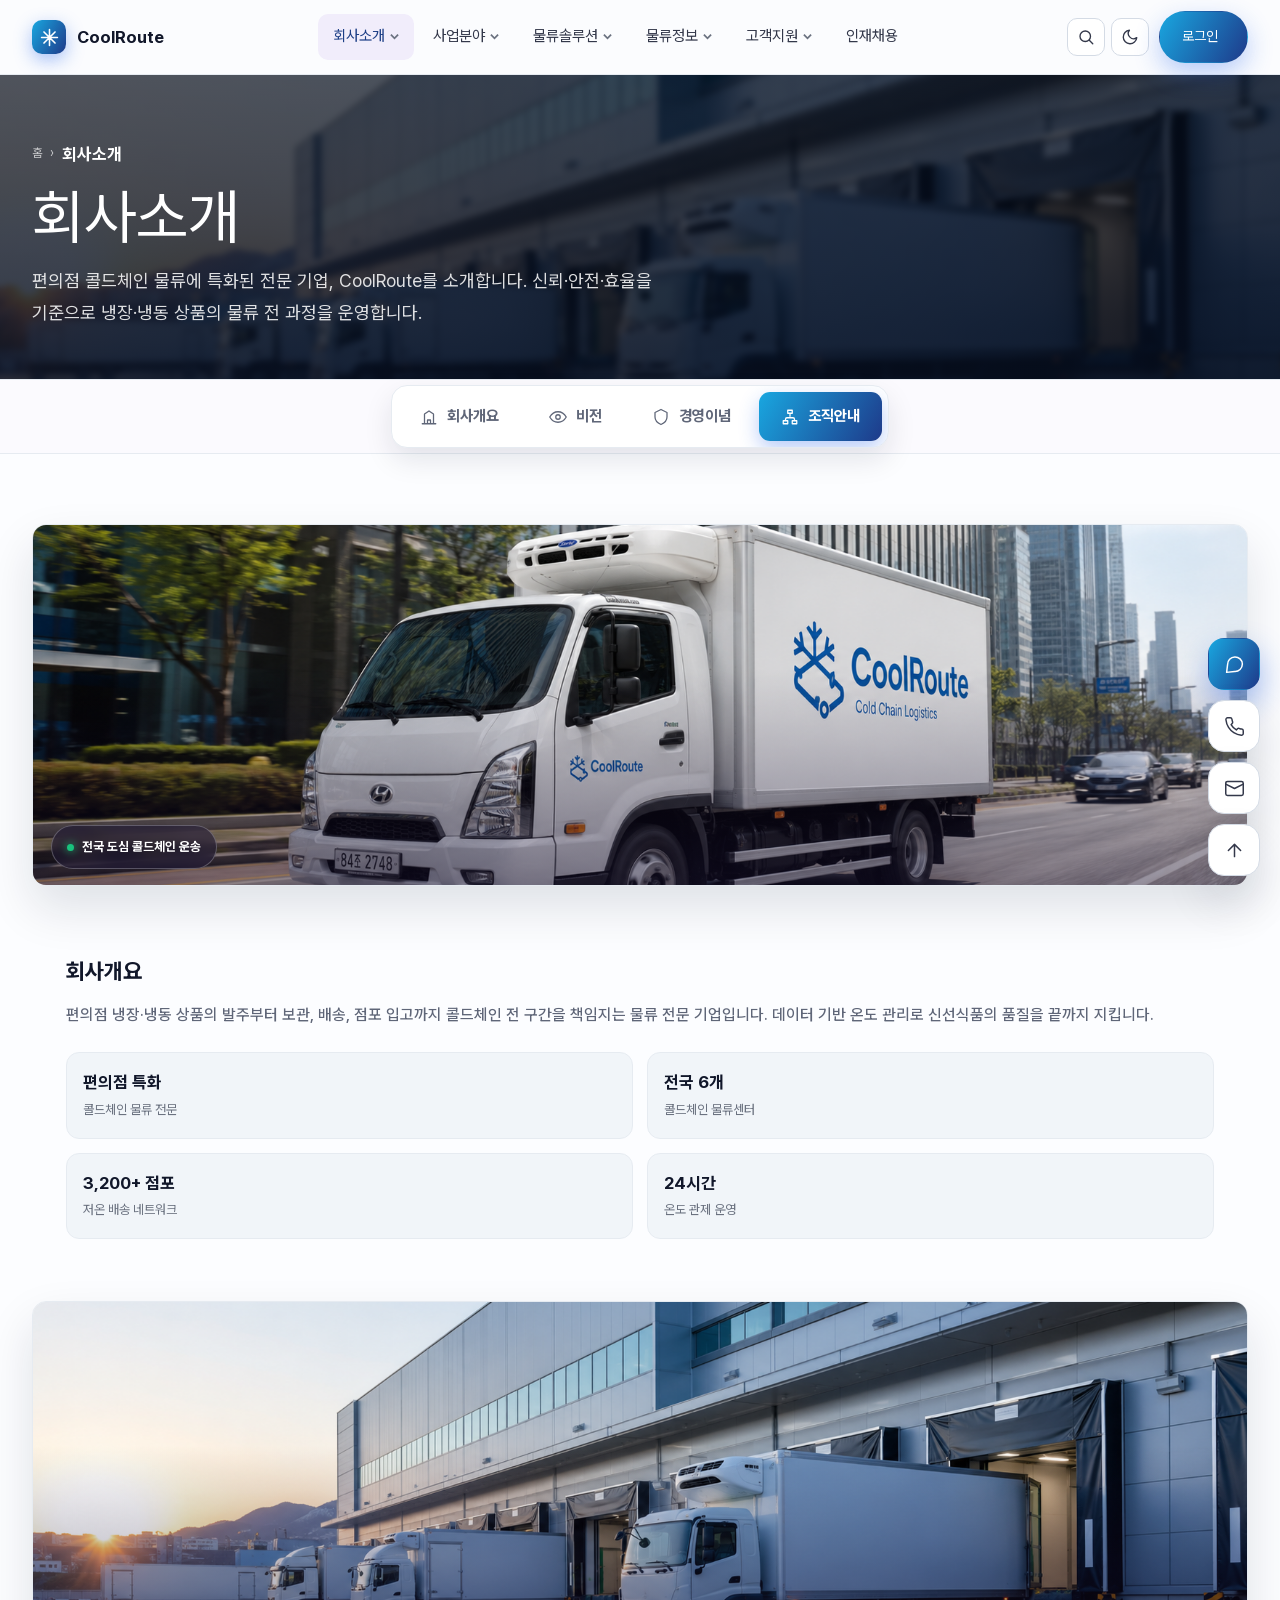
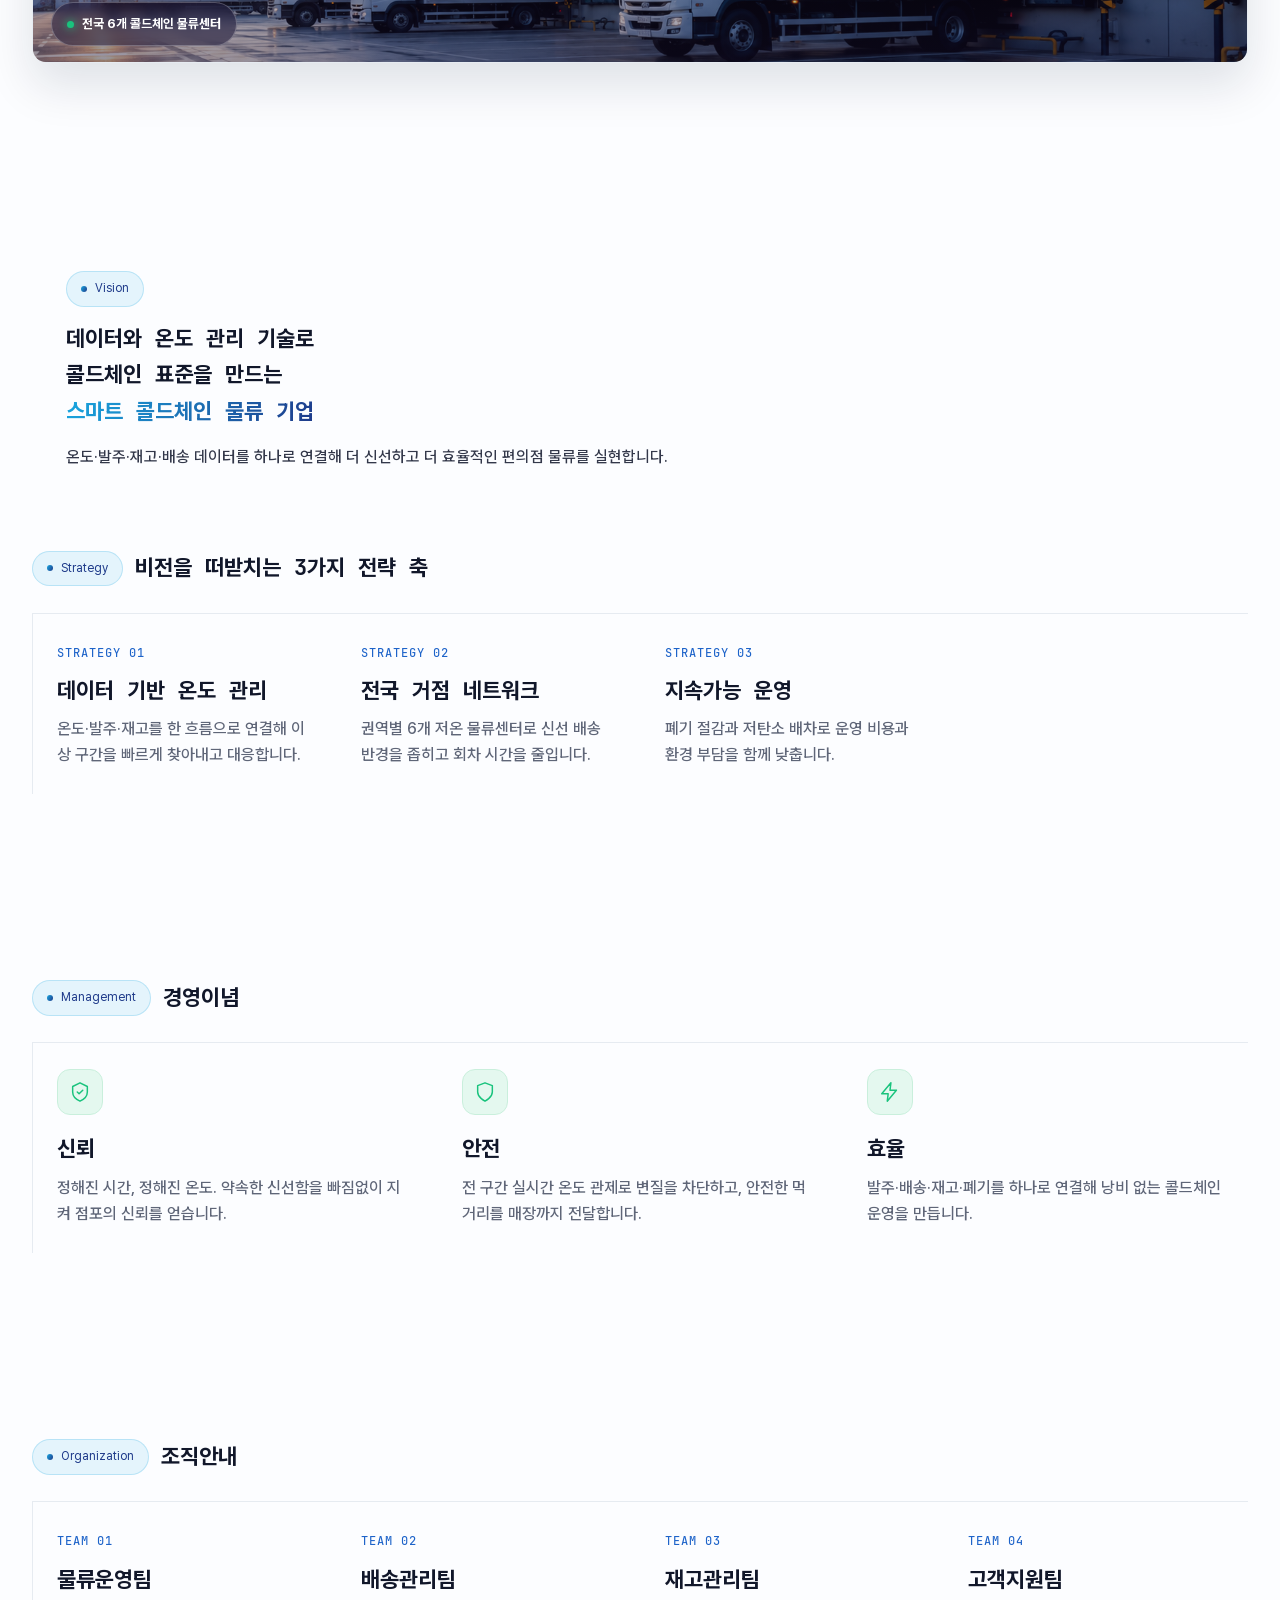
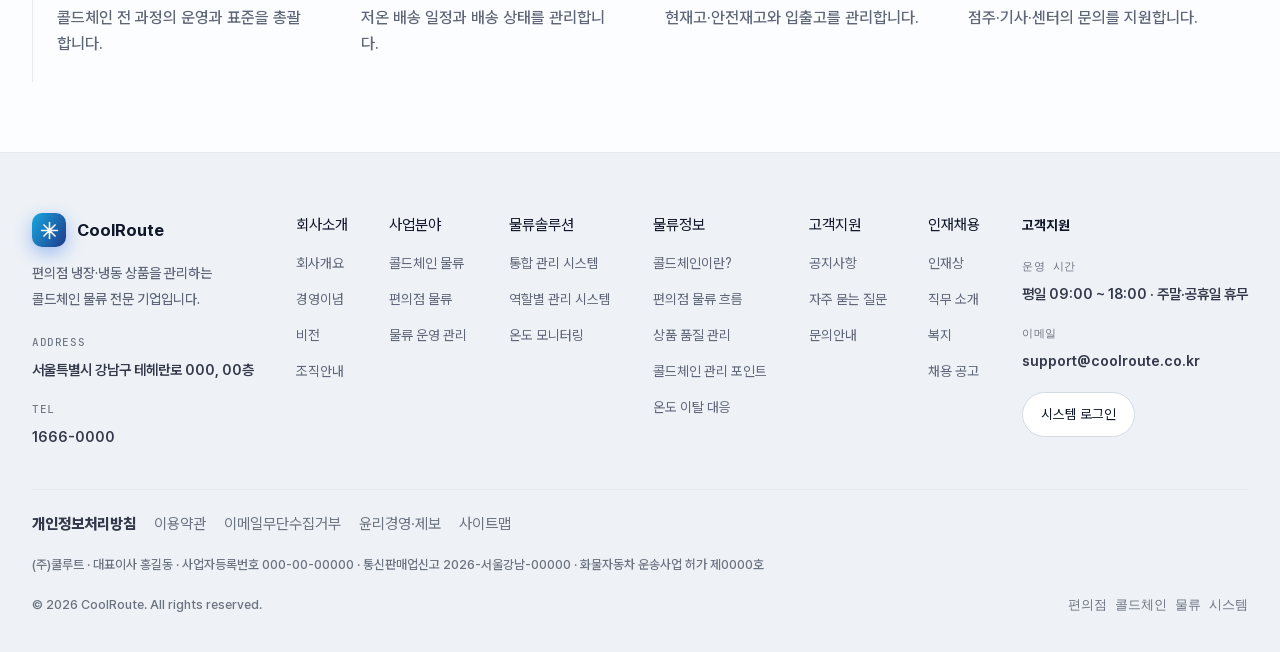
==== commit 7f055dcf: "Merge branch 'main' of https://github.com/bingak36/-1" ====
--- a/pages/about.html
+++ b/pages/about.html
@@ -86,42 +86,57 @@
 
 <main id="app" data-page="about" aria-live="polite">
 <div class="page active" id="page-about">
-  <section class="pagehero"><div class="wrap">
+  <section class="pagehero" style="--hero-img:url('../images/company-center.png')"><div class="wrap">
     <div class="crumb"><a href="#home">홈</a> › <b>회사소개</b></div>
     <h1>회사소개</h1>
     <p>편의점 콜드체인 물류에 특화된 전문 기업, CoolRoute를 소개합니다. 신뢰·안전·효율을 기준으로 냉장·냉동 상품의 물류 전 과정을 운영합니다.</p>
   </div></section>
   <nav class="subnav"><div class="wrap">
-    <a href="#about">회사개요</a><a href="#values">경영이념</a><a href="#vision">비전</a><a href="#org">조직안내</a>
+    <a href="#overview"><svg viewBox="0 0 24 24"><path d="M3 21h18M6 21V8l6-4 6 4v13M10 21v-5h4v5"/></svg>회사개요</a><a href="#vision"><svg viewBox="0 0 24 24"><path d="M1 12s4-7 11-7 11 7 11 7-4 7-11 7S1 12 1 12z"/><circle cx="12" cy="12" r="3"/></svg>비전</a><a href="#values"><svg viewBox="0 0 24 24"><path d="M12 2l8 4v6c0 5-3.5 8-8 10-4.5-2-8-5-8-10V6z"/></svg>경영이념</a><a href="#org"><svg viewBox="0 0 24 24"><path d="M9 3h6v4H9zM3 17h6v4H3zM15 17h6v4h-6zM12 7v4M6 17v-2a2 2 0 0 1 2-2h8a2 2 0 0 1 2 2v2"/></svg>조직안내</a>
   </div></nav>
+  <!-- 회사개요 -->
   <section class="pg-sec"><div class="wrap">
-    <div class="about-grid reveal">
-      <div class="overview glass">
-        <h3>회사개요</h3>
-        <p>편의점 냉장·냉동 상품의 발주부터 보관, 배송, 점포 입고까지 콜드체인 전 구간을 책임지는 물류 전문 기업입니다. 데이터 기반 온도 관리로 신선식품의 품질을 끝까지 지킵니다.</p>
-        <div class="ov-stats">
-          <div class="s"><b>편의점 특화</b><small>콜드체인 물류 전문</small></div>
-          <div class="s"><b>전국 6개</b><small>콜드체인 물류센터</small></div>
-          <div class="s"><b>3,200+ 점포</b><small>저온 배송 네트워크</small></div>
-          <div class="s"><b>24시간</b><small>온도 관제 운영</small></div>
-        </div>
-      </div>
-      <div class="vision" id="vision">
-        <div class="eyebrow">Vision</div>
-        <h3>데이터와 온도 관리 기술로<br>콜드체인 표준을 만드는<br><span class="grad">스마트 콜드체인 물류 기업</span></h3>
-        <p>온도·발주·재고·배송 데이터를 하나로 연결해 더 신선하고 더 효율적인 편의점 물류를 실현합니다.</p>
-      </div>
-    </div>
-
-    <div class="section-photo ov reveal" style="margin-top:34px"><img src="../images/company-center.png" alt="여러 저온 상하차 도크를 갖춘 CoolRoute 콜드체인 물류센터 외관"><span class="cap">전국 6개 콜드체인 물류센터</span></div>
-
+    <div class="section-photo ov reveal" style="margin-bottom:34px"><img src="../images/fleet-city-truck.png" alt="CoolRoute 브랜드 냉장 배송 차량이 도심을 주행하는 모습"><span class="cap">전국 도심 콜드체인 운송</span></div>
+    <div class="overview glass reveal" id="overview">
+      <h3>회사개요</h3>
+      <p>편의점 냉장·냉동 상품의 발주부터 보관, 배송, 점포 입고까지 콜드체인 전 구간을 책임지는 물류 전문 기업입니다. 데이터 기반 온도 관리로 신선식품의 품질을 끝까지 지킵니다.</p>
+      <div class="ov-stats">
+        <div class="s"><b>편의점 특화</b><small>콜드체인 물류 전문</small></div>
+        <div class="s"><b>전국 6개</b><small>콜드체인 물류센터</small></div>
+        <div class="s"><b>3,200+ 점포</b><small>저온 배송 네트워크</small></div>
+        <div class="s"><b>24시간</b><small>온도 관제 운영</small></div>
+      </div>
+    </div>
+    <div class="section-photo ov reveal" style="margin-top:28px"><img src="../images/company-center.png" alt="여러 저온 상하차 도크를 갖춘 CoolRoute 콜드체인 물류센터 외관"><span class="cap">전국 6개 콜드체인 물류센터</span></div>
+  </div></section>
+
+  <!-- 비전 -->
+  <section class="pg-sec alt"><div class="wrap">
+    <div class="vision reveal" id="vision">
+      <div class="eyebrow">Vision</div>
+      <h3>데이터와 온도 관리 기술로<br>콜드체인 표준을 만드는<br><span class="grad">스마트 콜드체인 물류 기업</span></h3>
+      <p>온도·발주·재고·배송 데이터를 하나로 연결해 더 신선하고 더 효율적인 편의점 물류를 실현합니다.</p>
+    </div>
+    <div class="subhead"><div class="eyebrow">Strategy</div><h3>비전을 떠받치는 3가지 전략 축</h3></div>
+    <div class="org reveal">
+      <div class="t"><div class="k">STRATEGY 01</div><h4>데이터 기반 온도 관리</h4><p>온도·발주·재고를 한 흐름으로 연결해 이상 구간을 빠르게 찾아내고 대응합니다.</p></div>
+      <div class="t" style="animation-delay:.06s"><div class="k">STRATEGY 02</div><h4>전국 거점 네트워크</h4><p>권역별 6개 저온 물류센터로 신선 배송 반경을 좁히고 회차 시간을 줄입니다.</p></div>
+      <div class="t" style="animation-delay:.12s"><div class="k">STRATEGY 03</div><h4>지속가능 운영</h4><p>폐기 절감과 저탄소 배차로 운영 비용과 환경 부담을 함께 낮춥니다.</p></div>
+    </div>
+  </div></section>
+
+  <!-- 경영이념 -->
+  <section class="pg-sec"><div class="wrap">
     <div class="subhead"><div class="eyebrow">Management</div><h3>경영이념</h3></div>
     <div class="values" id="values">
       <div class="card reveal"><div class="ico"><svg viewBox="0 0 24 24"><path d="M12 2l8 4v6c0 5-3.5 8-8 10-4.5-2-8-5-8-10V6z"/><path d="M9 12l2 2 4-4"/></svg></div><h3>신뢰</h3><p>정해진 시간, 정해진 온도. 약속한 신선함을 빠짐없이 지켜 점포의 신뢰를 얻습니다.</p></div>
       <div class="card reveal" style="animation-delay:.08s"><div class="ico"><svg viewBox="0 0 24 24"><path d="M12 22s8-4 8-10V5l-8-3-8 3v7c0 6 8 10 8 10z"/></svg></div><h3>안전</h3><p>전 구간 실시간 온도 관제로 변질을 차단하고, 안전한 먹거리를 매장까지 전달합니다.</p></div>
       <div class="card reveal" style="animation-delay:.16s"><div class="ico"><svg viewBox="0 0 24 24"><path d="M13 2L3 14h7l-1 8 10-12h-7z"/></svg></div><h3>효율</h3><p>발주·배송·재고·폐기를 하나로 연결해 낭비 없는 콜드체인 운영을 만듭니다.</p></div>
     </div>
-
+  </div></section>
+
+  <!-- 조직안내 -->
+  <section class="pg-sec alt"><div class="wrap">
     <div class="subhead"><div class="eyebrow">Organization</div><h3>조직안내</h3></div>
     <div class="org" id="org">
       <div class="t reveal"><div class="k">TEAM 01</div><h4>물류운영팀</h4><p>콜드체인 전 과정의 운영과 표준을 총괄합니다.</p></div>
--- a/styles.css
+++ b/styles.css
@@ -1,9 +1,4 @@
   /* 로컬 폰트 (오프라인 동작) */
-  @font-face{font-family:'Pretendard';font-weight:45 920;font-style:normal;font-display:swap;src:url('fonts/PretendardVariable.woff2') format('woff2-variations')}
-  @font-face{font-family:'JetBrains Mono';font-weight:500;font-style:normal;font-display:swap;src:url('fonts/JetBrainsMono-Medium.woff2') format('woff2')}
-  @font-face{font-family:'JetBrains Mono';font-weight:700;font-style:normal;font-display:swap;src:url('fonts/JetBrainsMono-Bold.woff2') format('woff2')}
-  @font-face{font-family:'JetBrains Mono';font-weight:800;font-style:normal;font-display:swap;src:url('fonts/JetBrainsMono-ExtraBold.woff2') format('woff2')}
-
   @font-face{font-family:'Pretendard';font-weight:45 920;font-style:normal;font-display:swap;src:url('fonts/PretendardVariable.woff2') format('woff2-variations')}
   @font-face{font-family:'JetBrains Mono';font-weight:500;font-style:normal;font-display:swap;src:url('fonts/JetBrainsMono-Medium.woff2') format('woff2')}
   @font-face{font-family:'JetBrains Mono';font-weight:700;font-style:normal;font-display:swap;src:url('fonts/JetBrainsMono-Bold.woff2') format('woff2')}
@@ -134,21 +129,24 @@
   .page{display:none}
   .page.active{display:block;animation:pagein .5s cubic-bezier(.2,.7,.2,1) both}
   @keyframes pagein{from{opacity:0;transform:translateY(12px)}to{opacity:1;transform:none}}
-  .pagehero{padding:60px 0 44px;background:linear-gradient(180deg,#f1edfd,#f7f8fd);border-bottom:1px solid var(--stroke);position:relative;overflow:hidden}
-  .pagehero:before{content:"";position:absolute;width:520px;height:520px;border-radius:50%;background:radial-gradient(circle,rgba(37,99,235,.13),transparent 62%);top:-280px;right:-60px;pointer-events:none}
-  .pagehero .wrap{position:relative}
-  .crumb{font-family:var(--mono);font-size:.74rem;color:var(--dim);letter-spacing:.4px;margin-bottom:14px;display:flex;align-items:center;gap:8px}
-  .crumb a:hover{color:var(--purple-d)}.crumb b{color:var(--purple-d);font-weight:700}
-  .pagehero h1{font-size:clamp(2rem,4.6vw,2.9rem);font-weight:800;letter-spacing:-1.4px;color:var(--text);line-height:1.12}
-  .pagehero p{color:var(--muted);font-size:1.04rem;margin-top:14px;max-width:640px}
+  .pagehero{padding:66px 0 50px;background:linear-gradient(160deg,#0b1d34,#15274a);border-bottom:1px solid var(--stroke);position:relative;overflow:hidden}
+  .pagehero:before{content:"";position:absolute;inset:0;background-image:var(--hero-img);background-size:cover;background-position:center;filter:blur(3px) brightness(.55);transform:scale(1.08);pointer-events:none}
+  .pagehero:after{content:"";position:absolute;inset:0;background:linear-gradient(180deg,rgba(8,18,38,.42),rgba(8,18,38,.72));pointer-events:none}
+  .pagehero .wrap{position:relative;z-index:1}
+  .crumb{font-family:var(--mono);font-size:.74rem;color:rgba(255,255,255,.72);letter-spacing:.4px;margin-bottom:14px;display:flex;align-items:center;gap:8px}
+  .crumb a:hover{color:#fff}.crumb b{color:#fff;font-weight:700}
+  .pagehero h1{font-size:clamp(2rem,4.6vw,2.9rem);font-weight:800;letter-spacing:-1.4px;color:#fff;line-height:1.12}
+  .pagehero p{color:rgba(255,255,255,.86);font-size:1.04rem;margin-top:14px;max-width:640px}
   .subnav{position:sticky;top:73px;z-index:40;background:rgba(251,250,254,.92);backdrop-filter:blur(14px);border-bottom:1px solid var(--stroke)}
-  .subnav .wrap{display:flex;gap:4px;overflow-x:auto;padding-top:11px;padding-bottom:11px}
-  .subnav a{white-space:nowrap;padding:9px 16px;border-radius:999px;font-size:.9rem;font-weight:600;color:var(--muted);transition:.15s;cursor:pointer}
-  .subnav a:hover{background:#f1edfb;color:var(--text)}
-  .subnav a.on{background:var(--grad);color:#fff}
+  /* business 탭 버튼 스타일로 통일: 흰색 카드 컨테이너 + 아이콘 + 활성 그라데이션 알약 */
+  .subnav .wrap{display:flex;gap:6px;width:fit-content;max-width:100%;margin:12px auto;padding:6px;background:#fff;border:1px solid var(--stroke);border-radius:16px;box-shadow:var(--shadow-sm);overflow-x:auto}
+  .subnav .wrap a{white-space:nowrap;display:inline-flex;align-items:center;gap:9px;padding:12px 22px;border-radius:11px;font-size:.95rem!important;font-weight:700!important;color:var(--muted);transition:.18s;cursor:pointer}
+  .subnav .wrap a svg{width:18px;height:18px;stroke:currentColor;fill:none;stroke-width:1.7;stroke-linecap:round;stroke-linejoin:round;flex-shrink:0}
+  .subnav .wrap a:hover{background:var(--panel2);color:var(--text)}
+  .subnav .wrap a.on{background:var(--grad);color:#fff;box-shadow:0 8px 20px rgba(37,99,235,.32)}
   .pg-sec{padding:70px 0;scroll-margin-top:140px}
   .pg-sec.alt{background:linear-gradient(180deg,#faf8ff,#f6f8fd);border-top:1px solid var(--stroke);border-bottom:1px solid var(--stroke)}
-  #values,#vision,#org,#roles,#monitor,#flow,#quality,#faq,#contact,.tabpanel{scroll-margin-top:140px}
+  #values,#vision,#org,#roles,#monitor,#flow,#quality,#faq,#contact,#integrated,#coldchain,.tabpanel,.subhead[id],.overview[id]{scroll-margin-top:140px}
   /* ===== HERO ===== */
   .hero{padding:74px 0 60px}
   .hero-grid{display:grid;grid-template-columns:1.05fr .95fr;gap:54px;align-items:center}
@@ -361,6 +359,10 @@
   details.faq .a{padding:0 20px 18px;color:var(--muted);font-size:.92rem}
   .contact{padding:26px}
   .contact h3{color:var(--text);font-size:1.15rem;font-weight:700;margin-bottom:18px}
+  .faq-grid{display:grid;grid-template-columns:1fr 1fr;gap:14px;align-items:start;margin-top:26px}
+  .faq-grid details.faq{margin:0}
+  .contact-grid{display:grid;grid-template-columns:1fr 1fr;gap:24px;align-items:start;margin-top:26px}
+  @media(max-width:760px){.faq-grid,.contact-grid{grid-template-columns:1fr}}
   .ct-row{display:flex;gap:13px;align-items:flex-start;padding:14px 0;border-bottom:1px solid var(--stroke)}
   .ct-row:last-child{border:none}
   .ct-row .ico{width:40px;height:40px;margin:0;border-radius:11px;flex-shrink:0}
@@ -602,7 +604,7 @@
      radial-gradient(820px 820px at 50% 122%,rgba(37,99,235,.1),transparent 60%),var(--bg)}
   [data-theme="dark"] header{background:rgba(11,16,32,.82)}
   [data-theme="dark"] .subnav{background:rgba(11,16,32,.9)}
-  [data-theme="dark"] .op-action,[data-theme="dark"] .chip,[data-theme="dark"] .tabs,
+  [data-theme="dark"] .op-action,[data-theme="dark"] .chip,[data-theme="dark"] .tabs,[data-theme="dark"] .subnav .wrap,
   [data-theme="dark"] .protocol-step,[data-theme="dark"] .assurance-panel,[data-theme="dark"] .console-mini,
   [data-theme="dark"] .sub,[data-theme="dark"] .mobile,[data-theme="dark"] .marq,[data-theme="dark"] .vision,
   [data-theme="dark"] .sol-cta,[data-theme="dark"] .pill-ghost,[data-theme="dark"] .proof-section,
@@ -741,3 +743,321 @@
   #page-home.active{display:block!important;animation:none!important}
   .reveal{opacity:1!important;transform:none!important;animation:none!important}
   .is-active{opacity:1!important}
+
+  /* ===== 운영 근거 섹션 — 모던 리파인 (틀 유지, 시각만) ===== */
+  .proof-section .proof-layout{gap:22px;align-items:stretch}
+  /* 좌측 다크 패널 */
+  .proof-section .proof-copy{
+    position:relative;overflow:hidden;padding:32px 30px;
+    background:linear-gradient(158deg,#0b1d34 0%,#15274a 58%,#102341 100%);
+    border:1px solid rgba(255,255,255,.07);border-radius:22px;
+    box-shadow:0 26px 60px rgba(8,18,38,.28);
+  }
+  .proof-section .proof-copy::before{content:"";position:absolute;top:0;left:28px;right:28px;height:2px;
+    background:linear-gradient(90deg,transparent,var(--frost),transparent);opacity:.7}
+  .proof-section .proof-copy::after{content:"";position:absolute;top:-40%;right:-20%;width:340px;height:340px;
+    background:radial-gradient(circle,rgba(25,167,224,.20),transparent 68%);pointer-events:none}
+  .proof-section .proof-copy>*{position:relative;z-index:1}
+  .proof-section .proof-copy p{color:#cfe0f2;font-size:.96rem;line-height:1.72;max-width:none;letter-spacing:.1px}
+  /* 좌측 지표 타일 */
+  .proof-section .proof-metrics{margin-top:26px;gap:12px}
+  .proof-section .proof-metric{
+    background:rgba(255,255,255,.05)!important;border:1px solid rgba(255,255,255,.10)!important;
+    border-radius:14px!important;padding:16px 17px!important;
+    box-shadow:none!important;transition:transform .2s ease,border-color .2s ease,background .2s ease;
+  }
+  .proof-section .proof-metric:hover{transform:translateY(-3px);border-color:rgba(25,167,224,.55)!important;background:rgba(25,167,224,.08)!important}
+  .proof-section .proof-metric b{
+    font-family:var(--mono);font-size:1.5rem!important;line-height:1.1!important;font-weight:700!important;letter-spacing:-.6px!important;
+    background:linear-gradient(180deg,#eaf6ff,#9cc8ec);-webkit-background-clip:text;background-clip:text;color:transparent!important;
+  }
+  .proof-section .proof-metric span{margin-top:4px!important;color:#a8bcd4!important;font-size:.78rem!important;letter-spacing:.1px}
+  /* 우측 거점 카드 */
+  .proof-section .network-list{gap:14px}
+  .proof-section .network-card{
+    position:relative;overflow:hidden;padding:20px 20px 18px!important;border-radius:16px!important;
+    background:var(--panel)!important;border:1px solid var(--stroke)!important;
+    box-shadow:0 1px 2px rgba(11,21,48,.05)!important;
+    transition:transform .2s ease,box-shadow .2s ease,border-color .2s ease;
+  }
+  .proof-section .network-card::before{content:"";position:absolute;left:0;top:14px;bottom:14px;width:3px;border-radius:3px;
+    background:var(--frost);opacity:0;transform:scaleY(.4);transition:opacity .2s ease,transform .2s ease}
+  .proof-section .network-card:hover{transform:translateY(-3px);box-shadow:0 16px 34px rgba(11,21,48,.12)!important;border-color:#cdd9e6!important}
+  .proof-section .network-card:hover::before{opacity:1;transform:scaleY(1)}
+  .proof-section .network-card .area{margin-bottom:10px}
+  .proof-section .network-card h3{font-size:1.02rem;font-weight:700;letter-spacing:-.3px;color:var(--text)}
+  .proof-section .network-card .temp{font-size:.7rem;letter-spacing:.2px;padding:4px 10px}
+  .proof-section .network-card p{font-size:.87rem;line-height:1.6;color:var(--muted)}
+  .proof-section .network-card small{margin-top:12px;font-family:var(--mono);font-size:.72rem;font-weight:800;letter-spacing:.4px;color:var(--frost)}
+  /* reduced-motion: 전역 블록(*)이 transition/animation 제거 → 여기선 hover 이동만 차단 */
+  @media(prefers-reduced-motion:reduce){
+    .proof-section .proof-metric:hover,.proof-section .network-card:hover,
+    .svc-grid>.svc-card:hover{transform:none!important}
+    .svc-grid>.svc-card:hover .svc-img img{transform:none}
+  }
+
+  /* ===== 핵심 서비스 — 이미지 상단 카드 복원 (에디토리얼 평탄화 무효화) ===== */
+  .svc-grid{gap:22px!important;border:none!important;margin-top:26px}
+  .svc-grid>.svc-card{
+    display:block!important;overflow:hidden!important;
+    background:#fff!important;border:1px solid var(--stroke)!important;border-radius:16px!important;
+    padding:0!important;box-shadow:0 1px 2px rgba(11,21,48,.05)!important;
+    transition:transform .2s ease,box-shadow .2s ease,border-color .2s ease!important;
+  }
+  .svc-grid>.svc-card .svc-img{display:block!important;aspect-ratio:16/10;overflow:hidden;background:var(--paper)}
+  .svc-grid>.svc-card .svc-img img{width:100%;height:100%;object-fit:cover;display:block;transition:transform .35s ease}
+  .svc-grid>.svc-card .svc-body{padding:20px 22px 22px!important}
+  .svc-grid>.svc-card:hover{transform:translateY(-4px)!important;box-shadow:0 18px 38px rgba(11,21,48,.12)!important;border-color:#cdd9e6!important;background:#fff!important}
+  .svc-grid>.svc-card:hover .svc-img img{transform:scale(1.05)}
+
+  /* ===== Figma text styles ===== */
+  :root{
+    --figma-font-inter:'Inter','Pretendard',-apple-system,'Malgun Gothic',sans-serif;
+    --figma-font-mono:'JetBrains Mono',ui-monospace,'SFMono-Regular',Menlo,Consolas,'Pretendard','Malgun Gothic',monospace;
+    --tx-hero-title-font:var(--figma-font-inter);
+    --tx-hero-title-weight:400;
+    --tx-hero-title-size:60px;
+    --tx-hero-title-line:69.2px;
+    --tx-section-subtitle-font:var(--figma-font-inter);
+    --tx-section-subtitle-weight:400;
+    --tx-section-subtitle-size:18px;
+    --tx-section-subtitle-line:32.1px;
+    --tx-badge-font:var(--figma-font-inter);
+    --tx-badge-weight:400;
+    --tx-badge-size:12px;
+    --tx-badge-line:21.76px;
+    --tx-section-title-font:var(--figma-font-mono);
+    --tx-section-title-weight:400;
+    --tx-section-title-size:52px;
+    --tx-section-title-line:69.2px;
+    --tx-nav-font:var(--figma-font-inter);
+    --tx-nav-weight:400;
+    --tx-nav-size:15.2px;
+    --tx-nav-line:25.84px;
+    --tx-section-md-font:var(--figma-font-inter);
+    --tx-section-md-weight:500;
+    --tx-section-md-size:16px;
+    --tx-section-md-line:25.84px;
+    --tx-section-sm-font:var(--figma-font-inter);
+    --tx-section-sm-weight:400;
+    --tx-section-sm-size:13px;
+    --tx-section-sm-line:21.76px;
+    --tx-section-lg-font:var(--figma-font-mono);
+    --tx-section-lg-weight:700;
+    --tx-section-lg-size:22px;
+    --tx-section-lg-line:36.45px;
+    --tx-bold-font:var(--figma-font-inter);
+    --tx-bold-weight:700;
+    --tx-bold-size:16.8px;
+    --tx-bold-line:26.66px;
+    --tx-btn-font:var(--figma-font-inter);
+    --tx-btn-weight:400;
+    --tx-btn-size:14px;
+    --tx-btn-line:25.57px;
+  }
+
+  body{
+    font-family:var(--tx-section-md-font);
+    font-size:var(--tx-section-md-size);
+    font-weight:var(--tx-section-md-weight);
+    line-height:var(--tx-section-md-line);
+    letter-spacing:0;
+  }
+
+  .showcase .sc-cap h2,
+  .pagehero h1,
+  .hero h1{
+    font-family:var(--tx-hero-title-font);
+    font-size:var(--tx-hero-title-size);
+    font-weight:var(--tx-hero-title-weight);
+    line-height:var(--tx-hero-title-line);
+    letter-spacing:0;
+    word-break:keep-all;
+  }
+
+  .head h2,
+  .proof-copy h2,
+  .cta-box h2{
+    font-family:var(--tx-section-title-font);
+    font-size:var(--tx-section-title-size);
+    font-weight:var(--tx-section-title-weight);
+    line-height:var(--tx-section-title-line);
+    letter-spacing:0;
+    word-break:keep-all;
+  }
+
+  .head p,
+  .pagehero p,
+  .showcase .sc-cap p,
+  .hero .lead,
+  .tabpanel .pl .lead2,
+  .proof-copy p,
+  .cta-box p{
+    font-family:var(--tx-section-subtitle-font);
+    font-size:var(--tx-section-subtitle-size);
+    font-weight:var(--tx-section-subtitle-weight);
+    line-height:var(--tx-section-subtitle-line);
+    letter-spacing:0;
+  }
+
+  .menu>li>a,
+  .mobile a,
+  .sub a,
+  .subnav a,
+  .fcol a,
+  .fbar a{
+    font-family:var(--tx-nav-font);
+    font-size:var(--tx-nav-size);
+    font-weight:var(--tx-nav-weight);
+    line-height:var(--tx-nav-line);
+    letter-spacing:0;
+  }
+
+  .eyebrow,
+  .chip,
+  .tag,
+  .tagk,
+  .bdg,
+  .st,
+  .crumb,
+  .si,
+  .mini-h,
+  .mq-cap,
+  .zt,
+  .nl-idx,
+  .nl-meta,
+  .network-card small,
+  .card .meta,
+  .sub a small,
+  .proof-metric span,
+  .trust .l{
+    font-family:var(--tx-badge-font);
+    font-size:var(--tx-badge-size);
+    font-weight:var(--tx-badge-weight);
+    line-height:var(--tx-badge-line);
+    letter-spacing:0;
+  }
+
+  p,
+  li,
+  .card p,
+  .role p,
+  .role li,
+  .org .t p,
+  .pt p,
+  .network-card p,
+  .svc-body p,
+  .cm-row,
+  .field label,
+  .field input,
+  .field select,
+  .field textarea,
+  .form-consent,
+  .faq .a,
+  .notice .nt a,
+  .ct-row .v{
+    font-family:var(--tx-section-md-font);
+    font-size:var(--tx-section-md-size);
+    font-weight:var(--tx-section-md-weight);
+    line-height:var(--tx-section-md-line);
+    letter-spacing:0;
+  }
+
+  small,
+  .trust .l,
+  .op-action span,
+  .proof-stats .ps span,
+  .ov-stats .s small,
+  .network-card small,
+  .ct-row .v small,
+  .search-results a small,
+  .footer small{
+    font-family:var(--tx-section-sm-font);
+    font-size:var(--tx-section-sm-size);
+    font-weight:var(--tx-section-sm-weight);
+    line-height:var(--tx-section-sm-line);
+    letter-spacing:0;
+  }
+
+  h3,
+  h4,
+  .card h3,
+  .role h4,
+  .org .t h4,
+  .network-card h3,
+  .pt h4,
+  .subhead h3,
+  .overview h3,
+  .vision h3,
+  .tabpanel .pl h3,
+  .sol-feature h3,
+  .assurance-panel h3,
+  .protocol-step h4,
+  .proof-copy h3,
+  .contact h3,
+  .faq summary{
+    font-family:var(--tx-section-lg-font);
+    font-size:var(--tx-section-lg-size);
+    font-weight:var(--tx-section-lg-weight);
+    line-height:var(--tx-section-lg-line);
+    letter-spacing:0;
+  }
+
+  b,
+  strong,
+  .brand,
+  .trust .n,
+  .proof-stats .ps b,
+  .ov-stats .s b,
+  .gauge .c b,
+  .proof-metric b,
+  .nl-name b,
+  .cm-val,
+  .ct-row .k,
+  .notice .b{
+    font-family:var(--tx-bold-font);
+    font-size:var(--tx-bold-size);
+    font-weight:var(--tx-bold-weight);
+    line-height:var(--tx-bold-line);
+    letter-spacing:0;
+  }
+
+  .pill,
+  button,
+  .tab,
+  .qbtn,
+  .icon-btn,
+  .form-actions button,
+  input[type="button"],
+  input[type="submit"]{
+    font-family:var(--tx-btn-font);
+    font-size:var(--tx-btn-size);
+    font-weight:var(--tx-btn-weight);
+    line-height:var(--tx-btn-line);
+    letter-spacing:0;
+  }
+
+  @media(max-width:760px){
+    .showcase .sc-cap h2,
+    .pagehero h1,
+    .hero h1{
+      font-size:40px;
+      line-height:48px;
+    }
+    .head h2,
+    .proof-copy h2,
+    .cta-box h2{
+      font-size:34px;
+      line-height:44px;
+    }
+    .head p,
+    .pagehero p,
+    .showcase .sc-cap p,
+    .hero .lead,
+    .tabpanel .pl .lead2,
+    .proof-copy p,
+    .cta-box p{
+      font-size:16px;
+      line-height:28px;
+    }
+  }
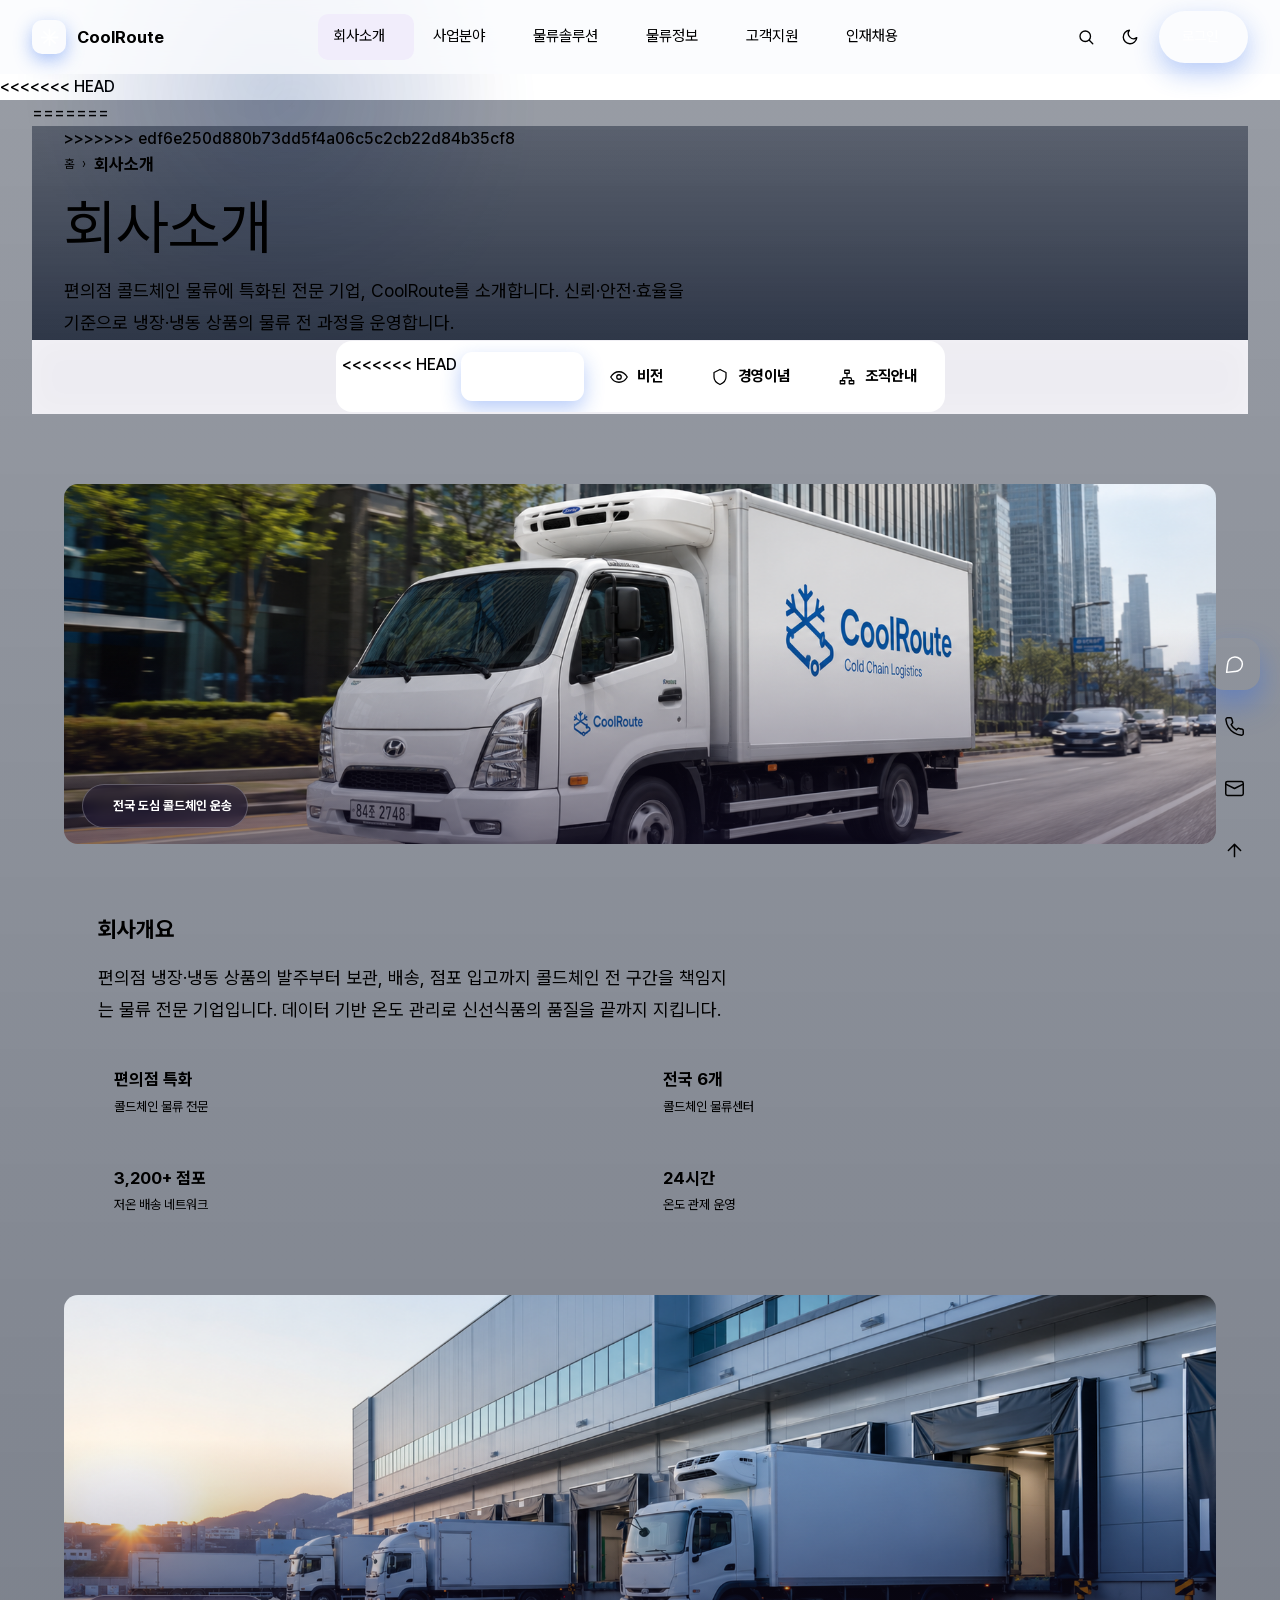
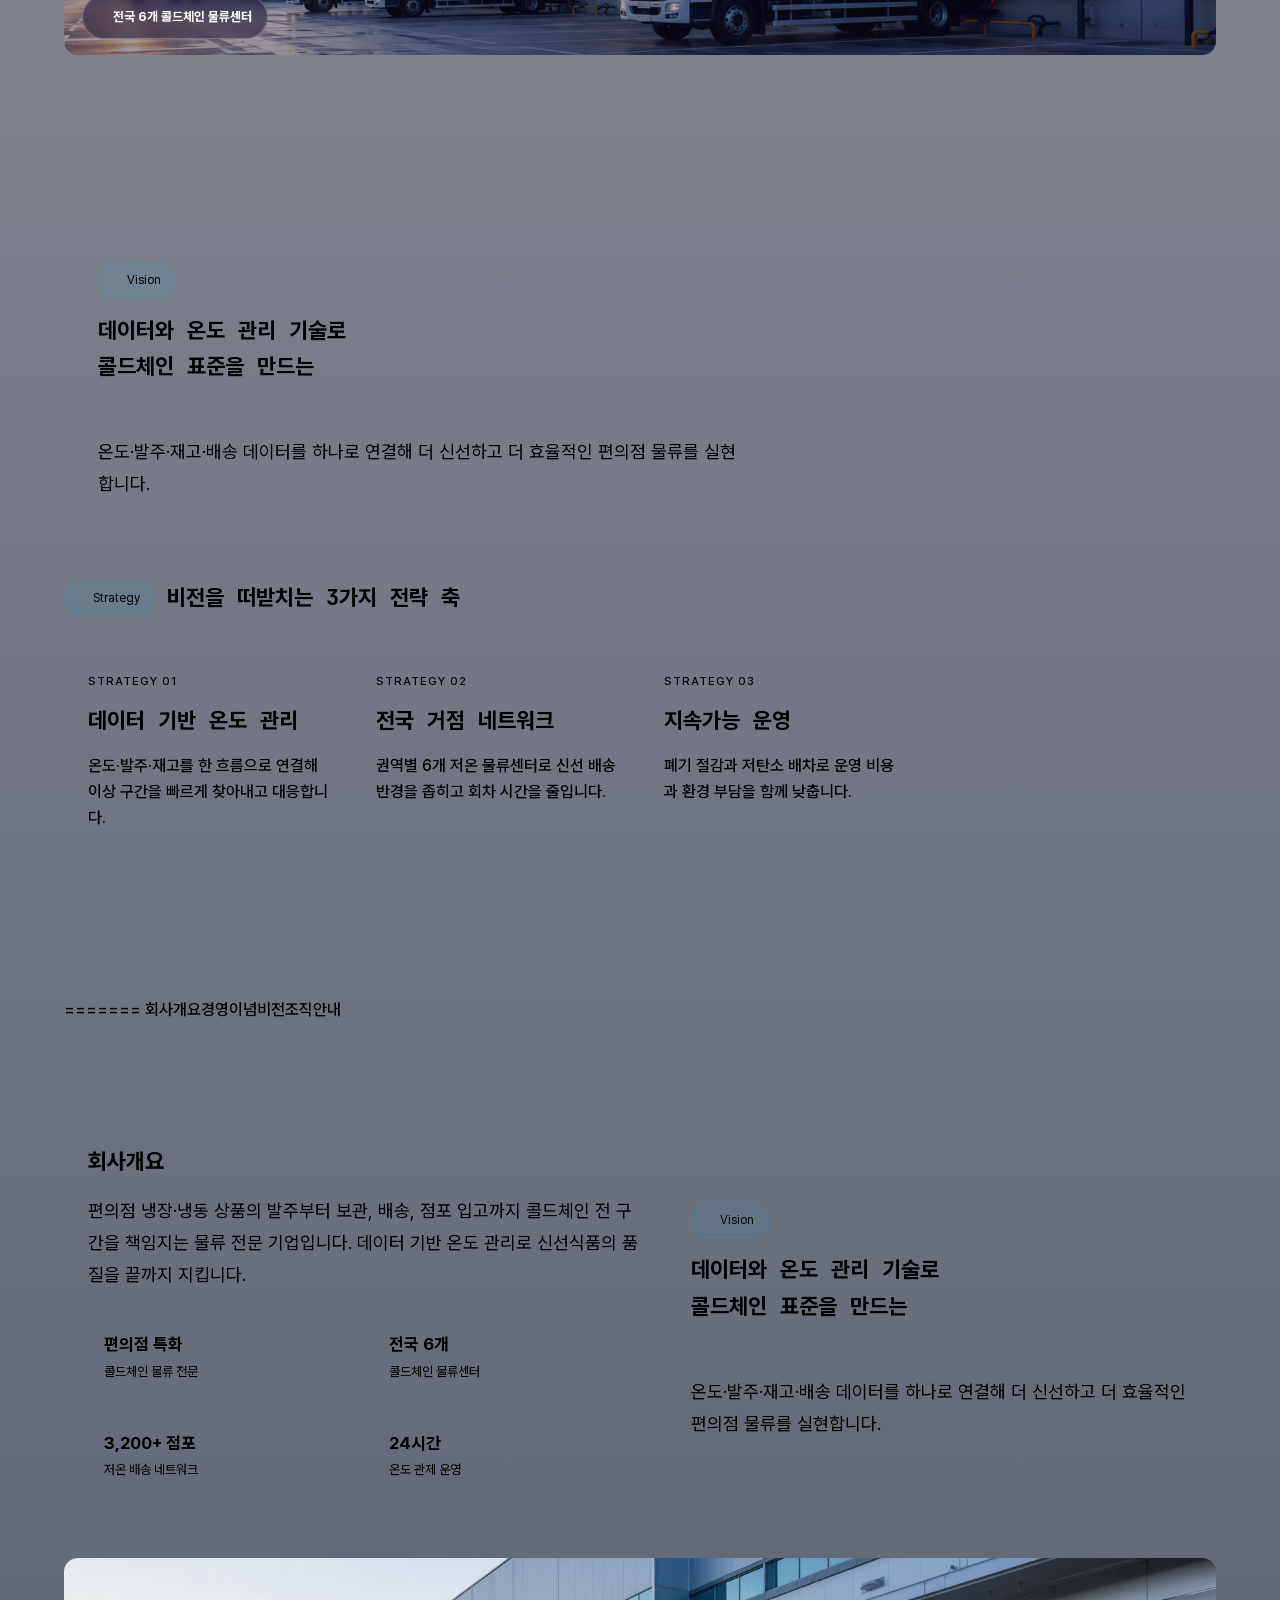
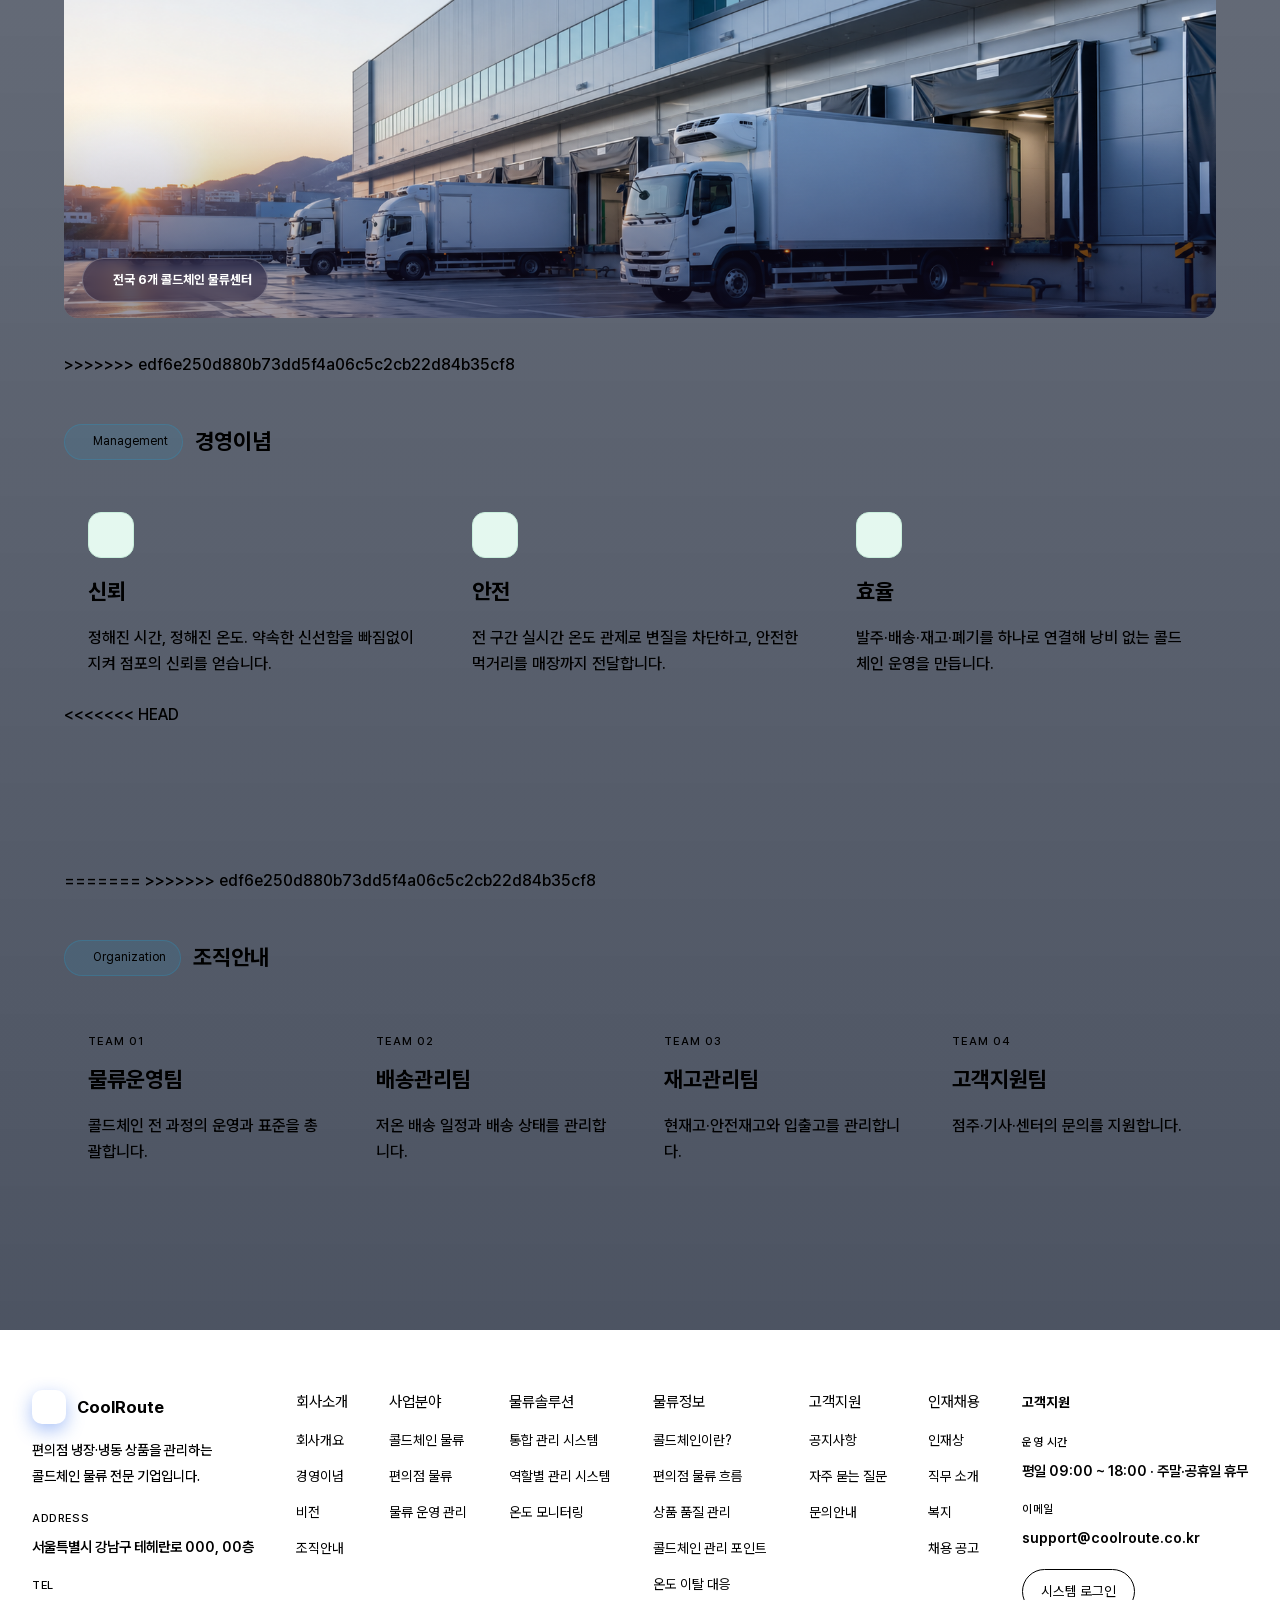
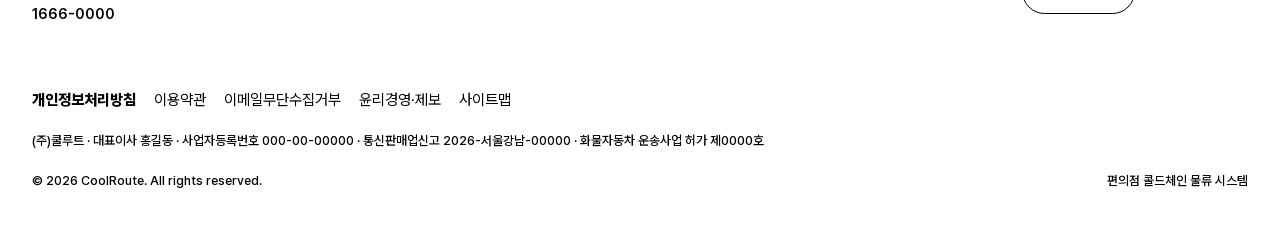
==== commit 7564dba9: "Add missing images,   update styles, resolve merge" ====
--- a/pages/about.html
+++ b/pages/about.html
@@ -86,12 +86,17 @@
 
 <main id="app" data-page="about" aria-live="polite">
 <div class="page active" id="page-about">
+<<<<<<< HEAD
   <section class="pagehero" style="--hero-img:url('../images/company-center.png')"><div class="wrap">
+=======
+  <section class="pagehero"><div class="wrap">
+>>>>>>> edf6e250d880b73dd5f4a06c5c2cb22d84b35cf8
     <div class="crumb"><a href="#home">홈</a> › <b>회사소개</b></div>
     <h1>회사소개</h1>
     <p>편의점 콜드체인 물류에 특화된 전문 기업, CoolRoute를 소개합니다. 신뢰·안전·효율을 기준으로 냉장·냉동 상품의 물류 전 과정을 운영합니다.</p>
   </div></section>
   <nav class="subnav"><div class="wrap">
+<<<<<<< HEAD
     <a href="#overview"><svg viewBox="0 0 24 24"><path d="M3 21h18M6 21V8l6-4 6 4v13M10 21v-5h4v5"/></svg>회사개요</a><a href="#vision"><svg viewBox="0 0 24 24"><path d="M1 12s4-7 11-7 11 7 11 7-4 7-11 7S1 12 1 12z"/><circle cx="12" cy="12" r="3"/></svg>비전</a><a href="#values"><svg viewBox="0 0 24 24"><path d="M12 2l8 4v6c0 5-3.5 8-8 10-4.5-2-8-5-8-10V6z"/></svg>경영이념</a><a href="#org"><svg viewBox="0 0 24 24"><path d="M9 3h6v4H9zM3 17h6v4H3zM15 17h6v4h-6zM12 7v4M6 17v-2a2 2 0 0 1 2-2h8a2 2 0 0 1 2 2v2"/></svg>조직안내</a>
   </div></nav>
   <!-- 회사개요 -->
@@ -127,16 +132,45 @@
 
   <!-- 경영이념 -->
   <section class="pg-sec"><div class="wrap">
+=======
+    <a href="#about">회사개요</a><a href="#values">경영이념</a><a href="#vision">비전</a><a href="#org">조직안내</a>
+  </div></nav>
+  <section class="pg-sec"><div class="wrap">
+    <div class="about-grid reveal">
+      <div class="overview glass">
+        <h3>회사개요</h3>
+        <p>편의점 냉장·냉동 상품의 발주부터 보관, 배송, 점포 입고까지 콜드체인 전 구간을 책임지는 물류 전문 기업입니다. 데이터 기반 온도 관리로 신선식품의 품질을 끝까지 지킵니다.</p>
+        <div class="ov-stats">
+          <div class="s"><b>편의점 특화</b><small>콜드체인 물류 전문</small></div>
+          <div class="s"><b>전국 6개</b><small>콜드체인 물류센터</small></div>
+          <div class="s"><b>3,200+ 점포</b><small>저온 배송 네트워크</small></div>
+          <div class="s"><b>24시간</b><small>온도 관제 운영</small></div>
+        </div>
+      </div>
+      <div class="vision" id="vision">
+        <div class="eyebrow">Vision</div>
+        <h3>데이터와 온도 관리 기술로<br>콜드체인 표준을 만드는<br><span class="grad">스마트 콜드체인 물류 기업</span></h3>
+        <p>온도·발주·재고·배송 데이터를 하나로 연결해 더 신선하고 더 효율적인 편의점 물류를 실현합니다.</p>
+      </div>
+    </div>
+
+    <div class="section-photo ov reveal" style="margin-top:34px"><img src="../images/company-center.png" alt="여러 저온 상하차 도크를 갖춘 CoolRoute 콜드체인 물류센터 외관"><span class="cap">전국 6개 콜드체인 물류센터</span></div>
+
+>>>>>>> edf6e250d880b73dd5f4a06c5c2cb22d84b35cf8
     <div class="subhead"><div class="eyebrow">Management</div><h3>경영이념</h3></div>
     <div class="values" id="values">
       <div class="card reveal"><div class="ico"><svg viewBox="0 0 24 24"><path d="M12 2l8 4v6c0 5-3.5 8-8 10-4.5-2-8-5-8-10V6z"/><path d="M9 12l2 2 4-4"/></svg></div><h3>신뢰</h3><p>정해진 시간, 정해진 온도. 약속한 신선함을 빠짐없이 지켜 점포의 신뢰를 얻습니다.</p></div>
       <div class="card reveal" style="animation-delay:.08s"><div class="ico"><svg viewBox="0 0 24 24"><path d="M12 22s8-4 8-10V5l-8-3-8 3v7c0 6 8 10 8 10z"/></svg></div><h3>안전</h3><p>전 구간 실시간 온도 관제로 변질을 차단하고, 안전한 먹거리를 매장까지 전달합니다.</p></div>
       <div class="card reveal" style="animation-delay:.16s"><div class="ico"><svg viewBox="0 0 24 24"><path d="M13 2L3 14h7l-1 8 10-12h-7z"/></svg></div><h3>효율</h3><p>발주·배송·재고·폐기를 하나로 연결해 낭비 없는 콜드체인 운영을 만듭니다.</p></div>
     </div>
+<<<<<<< HEAD
   </div></section>
 
   <!-- 조직안내 -->
   <section class="pg-sec alt"><div class="wrap">
+=======
+
+>>>>>>> edf6e250d880b73dd5f4a06c5c2cb22d84b35cf8
     <div class="subhead"><div class="eyebrow">Organization</div><h3>조직안내</h3></div>
     <div class="org" id="org">
       <div class="t reveal"><div class="k">TEAM 01</div><h4>물류운영팀</h4><p>콜드체인 전 과정의 운영과 표준을 총괄합니다.</p></div>
--- a/styles.css
+++ b/styles.css
@@ -3,6 +3,14 @@
   @font-face{font-family:'JetBrains Mono';font-weight:500;font-style:normal;font-display:swap;src:url('fonts/JetBrainsMono-Medium.woff2') format('woff2')}
   @font-face{font-family:'JetBrains Mono';font-weight:700;font-style:normal;font-display:swap;src:url('fonts/JetBrainsMono-Bold.woff2') format('woff2')}
   @font-face{font-family:'JetBrains Mono';font-weight:800;font-style:normal;font-display:swap;src:url('fonts/JetBrainsMono-ExtraBold.woff2') format('woff2')}
+<<<<<<< HEAD
+=======
+
+  @font-face{font-family:'Pretendard';font-weight:45 920;font-style:normal;font-display:swap;src:url('fonts/PretendardVariable.woff2') format('woff2-variations')}
+  @font-face{font-family:'JetBrains Mono';font-weight:500;font-style:normal;font-display:swap;src:url('fonts/JetBrainsMono-Medium.woff2') format('woff2')}
+  @font-face{font-family:'JetBrains Mono';font-weight:700;font-style:normal;font-display:swap;src:url('fonts/JetBrainsMono-Bold.woff2') format('woff2')}
+  @font-face{font-family:'JetBrains Mono';font-weight:800;font-style:normal;font-display:swap;src:url('fonts/JetBrainsMono-ExtraBold.woff2') format('woff2')}
+>>>>>>> edf6e250d880b73dd5f4a06c5c2cb22d84b35cf8
   :root{
     --bg:#fcfdff;--bg2:#eef2f6;
     --text:#11172a;--soft:#33384a;--muted:#5f6678;--dim:#6b7280;
@@ -129,6 +137,7 @@
   .page{display:none}
   .page.active{display:block;animation:pagein .5s cubic-bezier(.2,.7,.2,1) both}
   @keyframes pagein{from{opacity:0;transform:translateY(12px)}to{opacity:1;transform:none}}
+<<<<<<< HEAD
   .pagehero{padding:66px 0 50px;background:linear-gradient(160deg,#0b1d34,#15274a);border-bottom:1px solid var(--stroke);position:relative;overflow:hidden}
   .pagehero:before{content:"";position:absolute;inset:0;background-image:var(--hero-img);background-size:cover;background-position:center;filter:blur(3px) brightness(.55);transform:scale(1.08);pointer-events:none}
   .pagehero:after{content:"";position:absolute;inset:0;background:linear-gradient(180deg,rgba(8,18,38,.42),rgba(8,18,38,.72));pointer-events:none}
@@ -147,6 +156,23 @@
   .pg-sec{padding:70px 0;scroll-margin-top:140px}
   .pg-sec.alt{background:linear-gradient(180deg,#faf8ff,#f6f8fd);border-top:1px solid var(--stroke);border-bottom:1px solid var(--stroke)}
   #values,#vision,#org,#roles,#monitor,#flow,#quality,#faq,#contact,#integrated,#coldchain,.tabpanel,.subhead[id],.overview[id]{scroll-margin-top:140px}
+=======
+  .pagehero{padding:60px 0 44px;background:linear-gradient(180deg,#f1edfd,#f7f8fd);border-bottom:1px solid var(--stroke);position:relative;overflow:hidden}
+  .pagehero:before{content:"";position:absolute;width:520px;height:520px;border-radius:50%;background:radial-gradient(circle,rgba(37,99,235,.13),transparent 62%);top:-280px;right:-60px;pointer-events:none}
+  .pagehero .wrap{position:relative}
+  .crumb{font-family:var(--mono);font-size:.74rem;color:var(--dim);letter-spacing:.4px;margin-bottom:14px;display:flex;align-items:center;gap:8px}
+  .crumb a:hover{color:var(--purple-d)}.crumb b{color:var(--purple-d);font-weight:700}
+  .pagehero h1{font-size:clamp(2rem,4.6vw,2.9rem);font-weight:800;letter-spacing:-1.4px;color:var(--text);line-height:1.12}
+  .pagehero p{color:var(--muted);font-size:1.04rem;margin-top:14px;max-width:640px}
+  .subnav{position:sticky;top:73px;z-index:40;background:rgba(251,250,254,.92);backdrop-filter:blur(14px);border-bottom:1px solid var(--stroke)}
+  .subnav .wrap{display:flex;gap:4px;overflow-x:auto;padding-top:11px;padding-bottom:11px}
+  .subnav a{white-space:nowrap;padding:9px 16px;border-radius:999px;font-size:.9rem;font-weight:600;color:var(--muted);transition:.15s;cursor:pointer}
+  .subnav a:hover{background:#f1edfb;color:var(--text)}
+  .subnav a.on{background:var(--grad);color:#fff}
+  .pg-sec{padding:70px 0;scroll-margin-top:140px}
+  .pg-sec.alt{background:linear-gradient(180deg,#faf8ff,#f6f8fd);border-top:1px solid var(--stroke);border-bottom:1px solid var(--stroke)}
+  #values,#vision,#org,#roles,#monitor,#flow,#quality,#faq,#contact,.tabpanel{scroll-margin-top:140px}
+>>>>>>> edf6e250d880b73dd5f4a06c5c2cb22d84b35cf8
   /* ===== HERO ===== */
   .hero{padding:74px 0 60px}
   .hero-grid{display:grid;grid-template-columns:1.05fr .95fr;gap:54px;align-items:center}
@@ -359,10 +385,13 @@
   details.faq .a{padding:0 20px 18px;color:var(--muted);font-size:.92rem}
   .contact{padding:26px}
   .contact h3{color:var(--text);font-size:1.15rem;font-weight:700;margin-bottom:18px}
+<<<<<<< HEAD
   .faq-grid{display:grid;grid-template-columns:1fr 1fr;gap:14px;align-items:start;margin-top:26px}
   .faq-grid details.faq{margin:0}
   .contact-grid{display:grid;grid-template-columns:1fr 1fr;gap:24px;align-items:start;margin-top:26px}
   @media(max-width:760px){.faq-grid,.contact-grid{grid-template-columns:1fr}}
+=======
+>>>>>>> edf6e250d880b73dd5f4a06c5c2cb22d84b35cf8
   .ct-row{display:flex;gap:13px;align-items:flex-start;padding:14px 0;border-bottom:1px solid var(--stroke)}
   .ct-row:last-child{border:none}
   .ct-row .ico{width:40px;height:40px;margin:0;border-radius:11px;flex-shrink:0}
@@ -604,7 +633,11 @@
      radial-gradient(820px 820px at 50% 122%,rgba(37,99,235,.1),transparent 60%),var(--bg)}
   [data-theme="dark"] header{background:rgba(11,16,32,.82)}
   [data-theme="dark"] .subnav{background:rgba(11,16,32,.9)}
+<<<<<<< HEAD
   [data-theme="dark"] .op-action,[data-theme="dark"] .chip,[data-theme="dark"] .tabs,[data-theme="dark"] .subnav .wrap,
+=======
+  [data-theme="dark"] .op-action,[data-theme="dark"] .chip,[data-theme="dark"] .tabs,
+>>>>>>> edf6e250d880b73dd5f4a06c5c2cb22d84b35cf8
   [data-theme="dark"] .protocol-step,[data-theme="dark"] .assurance-panel,[data-theme="dark"] .console-mini,
   [data-theme="dark"] .sub,[data-theme="dark"] .mobile,[data-theme="dark"] .marq,[data-theme="dark"] .vision,
   [data-theme="dark"] .sol-cta,[data-theme="dark"] .pill-ghost,[data-theme="dark"] .proof-section,
@@ -743,6 +776,7 @@
   #page-home.active{display:block!important;animation:none!important}
   .reveal{opacity:1!important;transform:none!important;animation:none!important}
   .is-active{opacity:1!important}
+<<<<<<< HEAD
 
   /* ===== 운영 근거 섹션 — 모던 리파인 (틀 유지, 시각만) ===== */
   .proof-section .proof-layout{gap:22px;align-items:stretch}
@@ -1061,3 +1095,5 @@
       line-height:28px;
     }
   }
+=======
+>>>>>>> edf6e250d880b73dd5f4a06c5c2cb22d84b35cf8
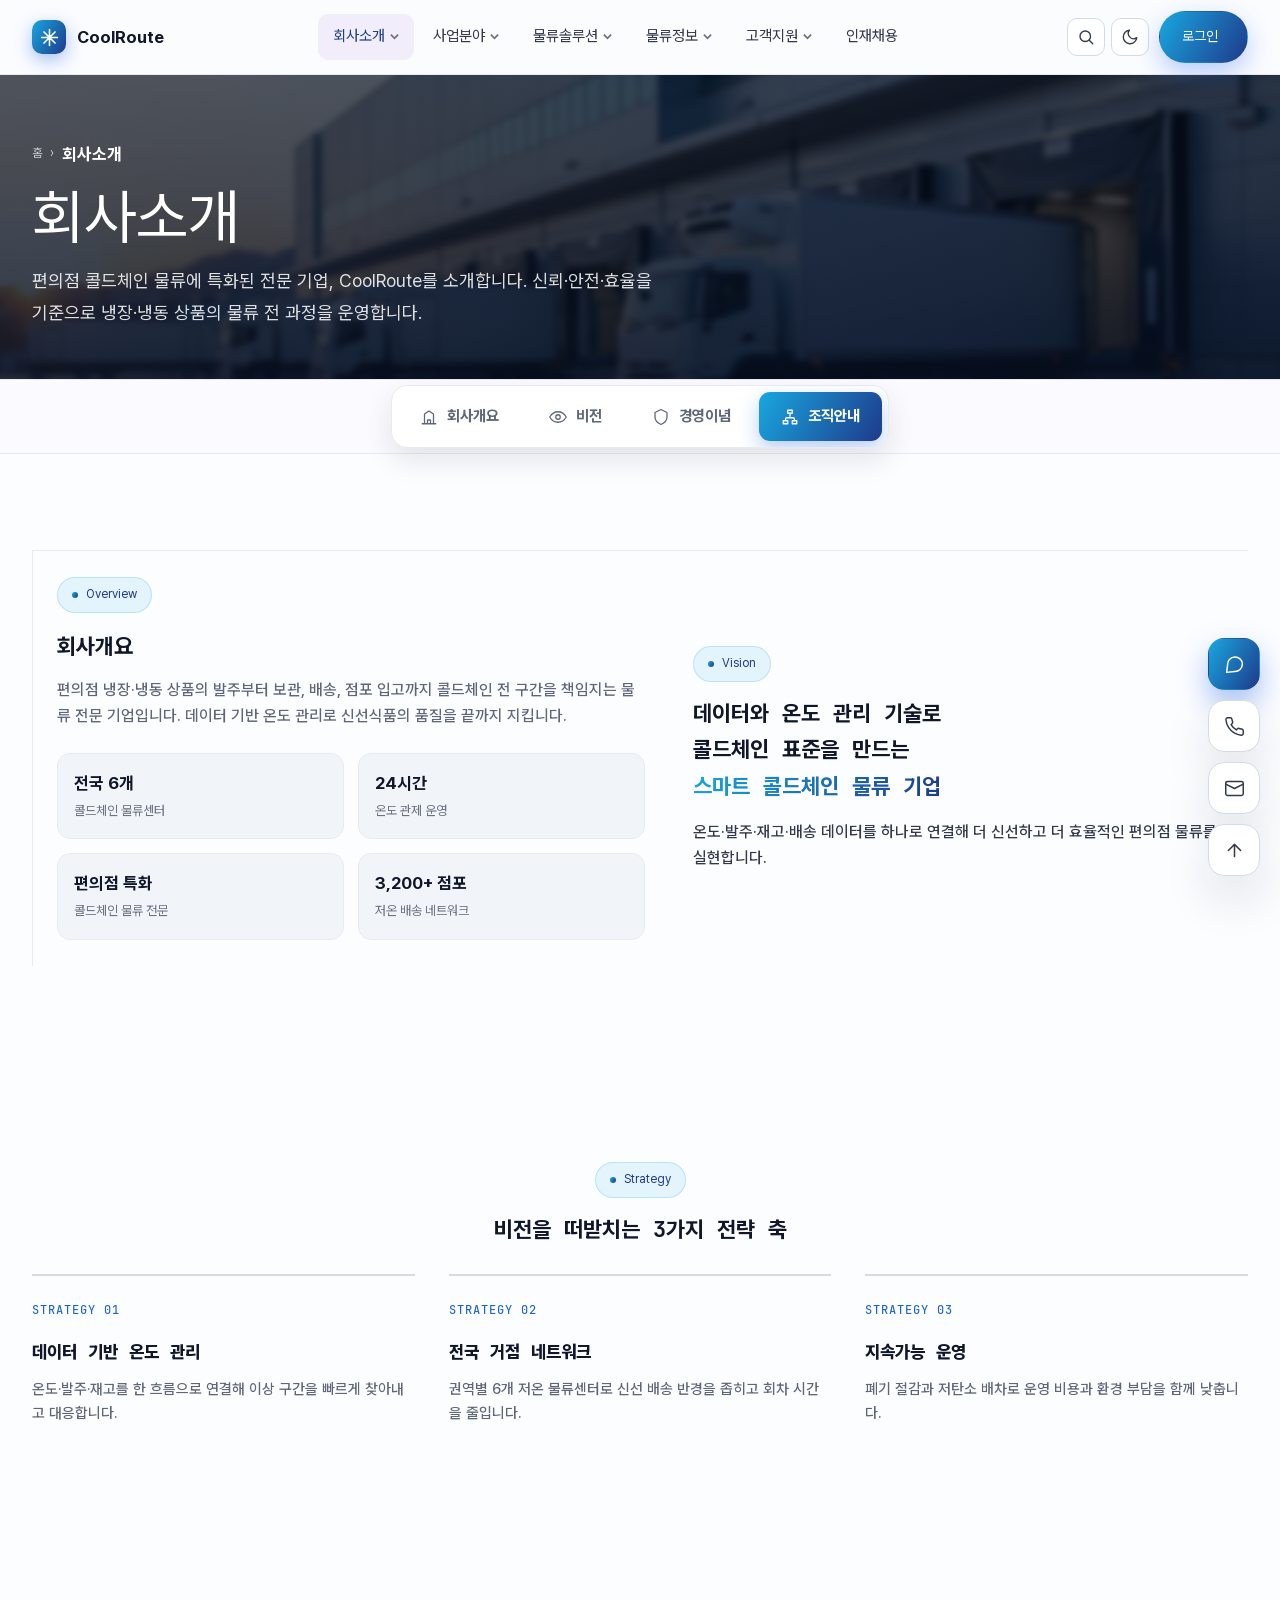
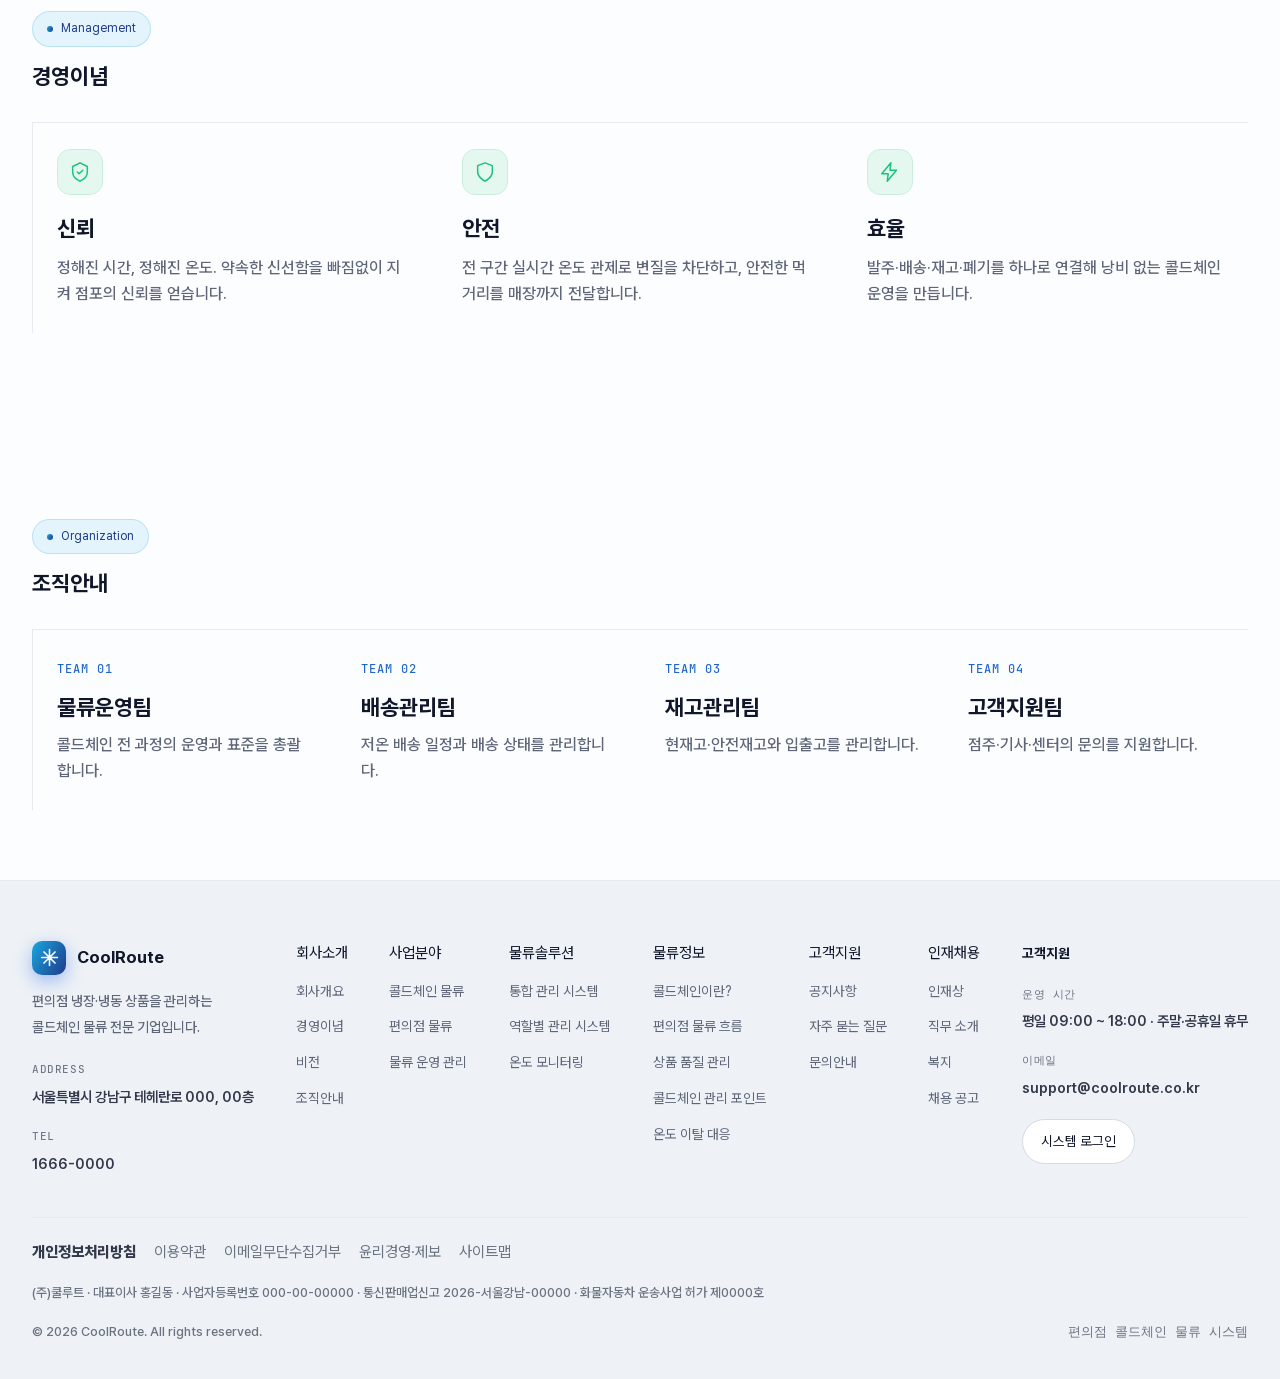
==== commit 171d6b0e: "123" ====
--- a/pages/about.html
+++ b/pages/about.html
@@ -86,65 +86,26 @@
 
 <main id="app" data-page="about" aria-live="polite">
 <div class="page active" id="page-about">
-<<<<<<< HEAD
   <section class="pagehero" style="--hero-img:url('../images/company-center.png')"><div class="wrap">
-=======
-  <section class="pagehero"><div class="wrap">
->>>>>>> edf6e250d880b73dd5f4a06c5c2cb22d84b35cf8
     <div class="crumb"><a href="#home">홈</a> › <b>회사소개</b></div>
     <h1>회사소개</h1>
     <p>편의점 콜드체인 물류에 특화된 전문 기업, CoolRoute를 소개합니다. 신뢰·안전·효율을 기준으로 냉장·냉동 상품의 물류 전 과정을 운영합니다.</p>
   </div></section>
   <nav class="subnav"><div class="wrap">
-<<<<<<< HEAD
     <a href="#overview"><svg viewBox="0 0 24 24"><path d="M3 21h18M6 21V8l6-4 6 4v13M10 21v-5h4v5"/></svg>회사개요</a><a href="#vision"><svg viewBox="0 0 24 24"><path d="M1 12s4-7 11-7 11 7 11 7-4 7-11 7S1 12 1 12z"/><circle cx="12" cy="12" r="3"/></svg>비전</a><a href="#values"><svg viewBox="0 0 24 24"><path d="M12 2l8 4v6c0 5-3.5 8-8 10-4.5-2-8-5-8-10V6z"/></svg>경영이념</a><a href="#org"><svg viewBox="0 0 24 24"><path d="M9 3h6v4H9zM3 17h6v4H3zM15 17h6v4h-6zM12 7v4M6 17v-2a2 2 0 0 1 2-2h8a2 2 0 0 1 2 2v2"/></svg>조직안내</a>
   </div></nav>
   <!-- 회사개요 -->
   <section class="pg-sec"><div class="wrap">
-    <div class="section-photo ov reveal" style="margin-bottom:34px"><img src="../images/fleet-city-truck.png" alt="CoolRoute 브랜드 냉장 배송 차량이 도심을 주행하는 모습"><span class="cap">전국 도심 콜드체인 운송</span></div>
-    <div class="overview glass reveal" id="overview">
-      <h3>회사개요</h3>
-      <p>편의점 냉장·냉동 상품의 발주부터 보관, 배송, 점포 입고까지 콜드체인 전 구간을 책임지는 물류 전문 기업입니다. 데이터 기반 온도 관리로 신선식품의 품질을 끝까지 지킵니다.</p>
-      <div class="ov-stats">
-        <div class="s"><b>편의점 특화</b><small>콜드체인 물류 전문</small></div>
-        <div class="s"><b>전국 6개</b><small>콜드체인 물류센터</small></div>
-        <div class="s"><b>3,200+ 점포</b><small>저온 배송 네트워크</small></div>
-        <div class="s"><b>24시간</b><small>온도 관제 운영</small></div>
-      </div>
-    </div>
-    <div class="section-photo ov reveal" style="margin-top:28px"><img src="../images/company-center.png" alt="여러 저온 상하차 도크를 갖춘 CoolRoute 콜드체인 물류센터 외관"><span class="cap">전국 6개 콜드체인 물류센터</span></div>
-  </div></section>
-
-  <!-- 비전 -->
-  <section class="pg-sec alt"><div class="wrap">
-    <div class="vision reveal" id="vision">
-      <div class="eyebrow">Vision</div>
-      <h3>데이터와 온도 관리 기술로<br>콜드체인 표준을 만드는<br><span class="grad">스마트 콜드체인 물류 기업</span></h3>
-      <p>온도·발주·재고·배송 데이터를 하나로 연결해 더 신선하고 더 효율적인 편의점 물류를 실현합니다.</p>
-    </div>
-    <div class="subhead"><div class="eyebrow">Strategy</div><h3>비전을 떠받치는 3가지 전략 축</h3></div>
-    <div class="org reveal">
-      <div class="t"><div class="k">STRATEGY 01</div><h4>데이터 기반 온도 관리</h4><p>온도·발주·재고를 한 흐름으로 연결해 이상 구간을 빠르게 찾아내고 대응합니다.</p></div>
-      <div class="t" style="animation-delay:.06s"><div class="k">STRATEGY 02</div><h4>전국 거점 네트워크</h4><p>권역별 6개 저온 물류센터로 신선 배송 반경을 좁히고 회차 시간을 줄입니다.</p></div>
-      <div class="t" style="animation-delay:.12s"><div class="k">STRATEGY 03</div><h4>지속가능 운영</h4><p>폐기 절감과 저탄소 배차로 운영 비용과 환경 부담을 함께 낮춥니다.</p></div>
-    </div>
-  </div></section>
-
-  <!-- 경영이념 -->
-  <section class="pg-sec"><div class="wrap">
-=======
-    <a href="#about">회사개요</a><a href="#values">경영이념</a><a href="#vision">비전</a><a href="#org">조직안내</a>
-  </div></nav>
-  <section class="pg-sec"><div class="wrap">
     <div class="about-grid reveal">
-      <div class="overview glass">
+      <div class="overview" id="overview">
+        <div class="eyebrow">Overview</div>
         <h3>회사개요</h3>
         <p>편의점 냉장·냉동 상품의 발주부터 보관, 배송, 점포 입고까지 콜드체인 전 구간을 책임지는 물류 전문 기업입니다. 데이터 기반 온도 관리로 신선식품의 품질을 끝까지 지킵니다.</p>
         <div class="ov-stats">
+          <div class="s"><b>전국 6개</b><small>콜드체인 물류센터</small></div>
+          <div class="s"><b>24시간</b><small>온도 관제 운영</small></div>
           <div class="s"><b>편의점 특화</b><small>콜드체인 물류 전문</small></div>
-          <div class="s"><b>전국 6개</b><small>콜드체인 물류센터</small></div>
           <div class="s"><b>3,200+ 점포</b><small>저온 배송 네트워크</small></div>
-          <div class="s"><b>24시간</b><small>온도 관제 운영</small></div>
         </div>
       </div>
       <div class="vision" id="vision">
@@ -153,25 +114,31 @@
         <p>온도·발주·재고·배송 데이터를 하나로 연결해 더 신선하고 더 효율적인 편의점 물류를 실현합니다.</p>
       </div>
     </div>
-
-    <div class="section-photo ov reveal" style="margin-top:34px"><img src="../images/company-center.png" alt="여러 저온 상하차 도크를 갖춘 CoolRoute 콜드체인 물류센터 외관"><span class="cap">전국 6개 콜드체인 물류센터</span></div>
-
->>>>>>> edf6e250d880b73dd5f4a06c5c2cb22d84b35cf8
-    <div class="subhead"><div class="eyebrow">Management</div><h3>경영이념</h3></div>
+  </div></section>
+
+  <!-- 전략 -->
+  <section class="pg-sec alt"><div class="wrap">
+    <div class="subhead center"><div class="eyebrow">Strategy</div><h3>비전을 떠받치는 3가지 전략 축</h3></div>
+    <div class="strat reveal">
+      <div class="t"><div class="k">STRATEGY 01</div><h4>데이터 기반 온도 관리</h4><p>온도·발주·재고를 한 흐름으로 연결해 이상 구간을 빠르게 찾아내고 대응합니다.</p></div>
+      <div class="t" style="animation-delay:.06s"><div class="k">STRATEGY 02</div><h4>전국 거점 네트워크</h4><p>권역별 6개 저온 물류센터로 신선 배송 반경을 좁히고 회차 시간을 줄입니다.</p></div>
+      <div class="t" style="animation-delay:.12s"><div class="k">STRATEGY 03</div><h4>지속가능 운영</h4><p>폐기 절감과 저탄소 배차로 운영 비용과 환경 부담을 함께 낮춥니다.</p></div>
+    </div>
+  </div></section>
+
+  <!-- 경영이념 -->
+  <section class="pg-sec"><div class="wrap">
+    <div class="subhead stack"><div class="eyebrow">Management</div><h3>경영이념</h3></div>
     <div class="values" id="values">
       <div class="card reveal"><div class="ico"><svg viewBox="0 0 24 24"><path d="M12 2l8 4v6c0 5-3.5 8-8 10-4.5-2-8-5-8-10V6z"/><path d="M9 12l2 2 4-4"/></svg></div><h3>신뢰</h3><p>정해진 시간, 정해진 온도. 약속한 신선함을 빠짐없이 지켜 점포의 신뢰를 얻습니다.</p></div>
       <div class="card reveal" style="animation-delay:.08s"><div class="ico"><svg viewBox="0 0 24 24"><path d="M12 22s8-4 8-10V5l-8-3-8 3v7c0 6 8 10 8 10z"/></svg></div><h3>안전</h3><p>전 구간 실시간 온도 관제로 변질을 차단하고, 안전한 먹거리를 매장까지 전달합니다.</p></div>
       <div class="card reveal" style="animation-delay:.16s"><div class="ico"><svg viewBox="0 0 24 24"><path d="M13 2L3 14h7l-1 8 10-12h-7z"/></svg></div><h3>효율</h3><p>발주·배송·재고·폐기를 하나로 연결해 낭비 없는 콜드체인 운영을 만듭니다.</p></div>
     </div>
-<<<<<<< HEAD
   </div></section>
 
   <!-- 조직안내 -->
   <section class="pg-sec alt"><div class="wrap">
-=======
-
->>>>>>> edf6e250d880b73dd5f4a06c5c2cb22d84b35cf8
-    <div class="subhead"><div class="eyebrow">Organization</div><h3>조직안내</h3></div>
+    <div class="subhead stack"><div class="eyebrow">Organization</div><h3>조직안내</h3></div>
     <div class="org" id="org">
       <div class="t reveal"><div class="k">TEAM 01</div><h4>물류운영팀</h4><p>콜드체인 전 과정의 운영과 표준을 총괄합니다.</p></div>
       <div class="t reveal" style="animation-delay:.06s"><div class="k">TEAM 02</div><h4>배송관리팀</h4><p>저온 배송 일정과 배송 상태를 관리합니다.</p></div>
--- a/styles.css
+++ b/styles.css
@@ -3,14 +3,6 @@
   @font-face{font-family:'JetBrains Mono';font-weight:500;font-style:normal;font-display:swap;src:url('fonts/JetBrainsMono-Medium.woff2') format('woff2')}
   @font-face{font-family:'JetBrains Mono';font-weight:700;font-style:normal;font-display:swap;src:url('fonts/JetBrainsMono-Bold.woff2') format('woff2')}
   @font-face{font-family:'JetBrains Mono';font-weight:800;font-style:normal;font-display:swap;src:url('fonts/JetBrainsMono-ExtraBold.woff2') format('woff2')}
-<<<<<<< HEAD
-=======
-
-  @font-face{font-family:'Pretendard';font-weight:45 920;font-style:normal;font-display:swap;src:url('fonts/PretendardVariable.woff2') format('woff2-variations')}
-  @font-face{font-family:'JetBrains Mono';font-weight:500;font-style:normal;font-display:swap;src:url('fonts/JetBrainsMono-Medium.woff2') format('woff2')}
-  @font-face{font-family:'JetBrains Mono';font-weight:700;font-style:normal;font-display:swap;src:url('fonts/JetBrainsMono-Bold.woff2') format('woff2')}
-  @font-face{font-family:'JetBrains Mono';font-weight:800;font-style:normal;font-display:swap;src:url('fonts/JetBrainsMono-ExtraBold.woff2') format('woff2')}
->>>>>>> edf6e250d880b73dd5f4a06c5c2cb22d84b35cf8
   :root{
     --bg:#fcfdff;--bg2:#eef2f6;
     --text:#11172a;--soft:#33384a;--muted:#5f6678;--dim:#6b7280;
@@ -137,7 +129,6 @@
   .page{display:none}
   .page.active{display:block;animation:pagein .5s cubic-bezier(.2,.7,.2,1) both}
   @keyframes pagein{from{opacity:0;transform:translateY(12px)}to{opacity:1;transform:none}}
-<<<<<<< HEAD
   .pagehero{padding:66px 0 50px;background:linear-gradient(160deg,#0b1d34,#15274a);border-bottom:1px solid var(--stroke);position:relative;overflow:hidden}
   .pagehero:before{content:"";position:absolute;inset:0;background-image:var(--hero-img);background-size:cover;background-position:center;filter:blur(3px) brightness(.55);transform:scale(1.08);pointer-events:none}
   .pagehero:after{content:"";position:absolute;inset:0;background:linear-gradient(180deg,rgba(8,18,38,.42),rgba(8,18,38,.72));pointer-events:none}
@@ -156,23 +147,9 @@
   .pg-sec{padding:70px 0;scroll-margin-top:140px}
   .pg-sec.alt{background:linear-gradient(180deg,#faf8ff,#f6f8fd);border-top:1px solid var(--stroke);border-bottom:1px solid var(--stroke)}
   #values,#vision,#org,#roles,#monitor,#flow,#quality,#faq,#contact,#integrated,#coldchain,.tabpanel,.subhead[id],.overview[id]{scroll-margin-top:140px}
-=======
-  .pagehero{padding:60px 0 44px;background:linear-gradient(180deg,#f1edfd,#f7f8fd);border-bottom:1px solid var(--stroke);position:relative;overflow:hidden}
-  .pagehero:before{content:"";position:absolute;width:520px;height:520px;border-radius:50%;background:radial-gradient(circle,rgba(37,99,235,.13),transparent 62%);top:-280px;right:-60px;pointer-events:none}
-  .pagehero .wrap{position:relative}
-  .crumb{font-family:var(--mono);font-size:.74rem;color:var(--dim);letter-spacing:.4px;margin-bottom:14px;display:flex;align-items:center;gap:8px}
-  .crumb a:hover{color:var(--purple-d)}.crumb b{color:var(--purple-d);font-weight:700}
-  .pagehero h1{font-size:clamp(2rem,4.6vw,2.9rem);font-weight:800;letter-spacing:-1.4px;color:var(--text);line-height:1.12}
-  .pagehero p{color:var(--muted);font-size:1.04rem;margin-top:14px;max-width:640px}
-  .subnav{position:sticky;top:73px;z-index:40;background:rgba(251,250,254,.92);backdrop-filter:blur(14px);border-bottom:1px solid var(--stroke)}
-  .subnav .wrap{display:flex;gap:4px;overflow-x:auto;padding-top:11px;padding-bottom:11px}
-  .subnav a{white-space:nowrap;padding:9px 16px;border-radius:999px;font-size:.9rem;font-weight:600;color:var(--muted);transition:.15s;cursor:pointer}
-  .subnav a:hover{background:#f1edfb;color:var(--text)}
-  .subnav a.on{background:var(--grad);color:#fff}
-  .pg-sec{padding:70px 0;scroll-margin-top:140px}
-  .pg-sec.alt{background:linear-gradient(180deg,#faf8ff,#f6f8fd);border-top:1px solid var(--stroke);border-bottom:1px solid var(--stroke)}
-  #values,#vision,#org,#roles,#monitor,#flow,#quality,#faq,#contact,.tabpanel{scroll-margin-top:140px}
->>>>>>> edf6e250d880b73dd5f4a06c5c2cb22d84b35cf8
+  /* 솔루션 페이지 섹션 간격 축소 */
+  #page-solution .pg-sec{padding:38px 0}
+  #page-solution .subhead{margin:22px 0 20px}
   /* ===== HERO ===== */
   .hero{padding:74px 0 60px}
   .hero-grid{display:grid;grid-template-columns:1.05fr .95fr;gap:54px;align-items:center}
@@ -292,6 +269,36 @@
   .org .t p{color:var(--muted);font-size:.86rem}
   .subhead{display:flex;align-items:center;gap:12px;margin:46px 0 22px}
   .subhead h3{font-size:1.4rem;font-weight:800;color:var(--text);letter-spacing:-.5px}
+  .subhead.stack{flex-direction:column;align-items:flex-start;gap:12px}
+  .subhead.center{flex-direction:column;align-items:center;text-align:center;gap:14px;margin-top:56px}
+  .about-grid .overview{padding:0;background:none;border:none;box-shadow:none}
+  .about-grid .overview .eyebrow{margin-bottom:16px}
+  .strat{display:grid;grid-template-columns:repeat(3,1fr);gap:34px;margin-top:26px}
+  .strat .t{background:none;border:none;border-top:2px solid var(--stroke2);border-radius:0;box-shadow:none;padding:22px 0 0}
+  .strat .t:hover{transform:none;box-shadow:none}
+  .strat .t .k{font-family:var(--mono);font-size:.74rem;color:var(--blue);letter-spacing:1px}
+  .strat .t h4{color:var(--text);font-size:1.1rem;margin:10px 0 8px;font-weight:800}
+  .strat .t p{color:var(--muted);font-size:.92rem;line-height:1.6}
+  .pl .eyebrow{margin-bottom:14px}
+  .tabpanel.rev .pl{order:2}
+  .tabpanel.rev .side-stack{order:1}
+  .joblist{margin-top:26px;border-top:1px solid var(--stroke)}
+  .joblist .job{display:grid;grid-template-columns:1.25fr 1fr auto;gap:28px;align-items:center;padding:24px 6px;border-bottom:1px solid var(--stroke)}
+  .joblist .job .jk{font-family:var(--mono);font-size:.72rem;color:var(--blue);letter-spacing:1px;display:flex;align-items:center;gap:8px;margin-bottom:8px}
+  .joblist .job .jk .badge{font-family:var(--sans);font-size:.68rem;font-weight:700;padding:2px 9px;border-radius:999px;letter-spacing:0}
+  .badge.reg{color:var(--green);background:rgba(25,195,125,.12)}
+  .badge.con{color:var(--purple);background:rgba(30,58,138,.10)}
+  .joblist .job h4{font-size:1.12rem;font-weight:800;color:var(--text);margin-bottom:6px}
+  .joblist .job .jd{color:var(--muted);font-size:.88rem}
+  .joblist .job .jmeta{color:var(--dim);font-size:.76rem;margin-top:8px;font-family:var(--mono)}
+  .joblist .job .jdesc{color:var(--muted);font-size:.9rem}
+  .joblist .job .japply{white-space:nowrap}
+  .faq-search{text-align:center;padding:10px 0 6px}
+  .faq-search .eyebrow{margin-bottom:14px}
+  .faq-search h3{font-size:1.75rem;font-weight:800;color:var(--text);letter-spacing:-.8px;margin-bottom:22px}
+  .faq-searchbar{display:flex;align-items:center;gap:12px;max-width:620px;margin:0 auto;background:var(--panel);border:2px solid var(--frost);border-radius:999px;padding:14px 24px;box-shadow:var(--shadow-sm)}
+  .faq-searchbar svg{width:20px;height:20px;flex:none;stroke:var(--frost);stroke-width:2}
+  .faq-searchbar input{flex:1;border:none;background:none;outline:none;font-size:1rem;color:var(--text);font-family:var(--sans)}
   /* BUSINESS tabs */
   .tabwrap{text-align:center;margin-bottom:40px}
   .tabs{display:inline-flex;gap:6px;padding:6px;border-radius:16px;background:#fff;border:1px solid var(--stroke);box-shadow:var(--shadow-sm);flex-wrap:wrap;justify-content:center}
@@ -309,7 +316,7 @@
   .cm-row .kk{display:flex;align-items:center;gap:11px;color:var(--soft);font-weight:600;font-size:.9rem}
   .cm-val{font-family:var(--mono);font-weight:700;color:var(--text);font-size:.95rem}
   .st.risk{color:var(--red);background:rgba(240,89,106,.13)}
-  @media(max-width:980px){.tabpanel.on{grid-template-columns:1fr}}
+  @media(max-width:960px){.tabpanel.on{grid-template-columns:1fr}}
   /* POINTS */
   .points{display:grid;grid-template-columns:repeat(4,1fr);gap:18px}
   .pt{padding:24px;border-radius:18px;background:var(--panel);border:1px solid var(--stroke);border-top:3px solid var(--cyan);transition:.22s;box-shadow:var(--shadow-sm)}
@@ -329,6 +336,38 @@
   .sol-feature p{color:var(--muted);font-size:.98rem}
   .pipe{display:flex;flex-wrap:wrap;gap:9px;margin-top:18px}
   .pipe span{font-family:var(--mono);font-size:.8rem;padding:7px 13px;border-radius:9px;background:#e4f8ef;border:1px solid #c9efdc;color:#108a57}
+  .sol-feature:not(.glass){padding:0;grid-template-columns:1fr 1fr}
+  .sol-feature .eyebrow{margin-bottom:14px}
+  .eyebrow.green{background:rgba(25,195,125,.10);border-color:rgba(25,195,125,.24)}
+  .eyebrow.green:before{background:var(--cyan)}
+  .console-mini.sol-card{padding:26px;background:#fff!important;border:1px solid var(--stroke)!important;border-radius:16px!important;box-shadow:var(--shadow-sm)!important}
+  [data-theme="dark"] .console-mini.sol-card{background:rgba(20,27,48,.92)!important}
+  .sol-card .blist{margin-top:0}
+  .sol-card .blist li{font-size:.95rem;margin-bottom:12px}
+  .sol-card .blist li:last-child{margin-bottom:0}
+  .sol-card .pipe{margin-top:22px}
+  .sol-intro{max-width:820px;margin-bottom:28px}
+  .sol-intro .eyebrow{margin-bottom:14px}
+  .sol-intro h3{font-size:1.5rem;color:var(--text);font-weight:800;letter-spacing:-.6px;margin-bottom:12px}
+  .sol-intro p{color:var(--muted);font-size:.98rem}
+  .monitor-split{display:grid;grid-template-columns:minmax(320px,.9fr) minmax(420px,1.1fr);gap:34px;align-items:stretch;margin-bottom:22px}
+  .monitor-copy{min-width:0;display:flex;flex-direction:column;align-items:flex-start}
+  .monitor-copy .eyebrow{margin-bottom:14px}
+  .monitor-copy h3{font-size:1.5rem;color:var(--text);font-weight:800;letter-spacing:-.6px;line-height:1.35;margin-bottom:12px}
+  .monitor-copy p{color:var(--muted);font-size:.98rem;max-width:620px}
+  .monitor-kpis{width:100%;display:grid;grid-template-columns:repeat(3,1fr);gap:0;margin:24px 0 0;border-top:1px solid var(--stroke);border-bottom:1px solid var(--stroke)}
+  .monitor-kpis div{padding:16px 18px;border-left:1px solid var(--stroke)}
+  .monitor-kpis div:first-child{border-left:none;padding-left:0}
+  .monitor-kpis b{display:block;font-family:var(--mono);font-size:1.28rem;font-weight:800;color:var(--text);line-height:1.1}
+  .monitor-kpis span{display:block;margin-top:7px;color:var(--muted);font-size:.82rem;font-weight:700}
+  .monitor-photo{width:100%;flex:1;margin:26px 0 0;min-height:340px}
+  .monitor-photo img{height:100%;min-height:340px}
+  .monitor-board{min-width:0;display:grid;gap:16px;align-content:start}
+  .monitor-card{position:relative;overflow:hidden}
+  .monitor-card--live:before{content:"";position:absolute;left:0;top:18px;bottom:18px;width:3px;background:linear-gradient(180deg,var(--cyan),var(--blue),var(--amber))}
+  .monitor-split .cm-row{gap:18px}
+  .monitor-split .cm-row .k,.monitor-split .cm-row .kk{min-width:0}
+  .monitor-split .st{flex-shrink:0}
   .console-mini{padding:18px;background:#fff;border:1px solid var(--stroke);border-radius:16px;box-shadow:var(--shadow-sm)}
   .cm-row{display:flex;align-items:center;justify-content:space-between;padding:11px 0;border-bottom:1px solid var(--stroke);font-size:.88rem}
   .cm-row:last-child{border:none}
@@ -385,13 +424,10 @@
   details.faq .a{padding:0 20px 18px;color:var(--muted);font-size:.92rem}
   .contact{padding:26px}
   .contact h3{color:var(--text);font-size:1.15rem;font-weight:700;margin-bottom:18px}
-<<<<<<< HEAD
   .faq-grid{display:grid;grid-template-columns:1fr 1fr;gap:14px;align-items:start;margin-top:26px}
   .faq-grid details.faq{margin:0}
   .contact-grid{display:grid;grid-template-columns:1fr 1fr;gap:24px;align-items:start;margin-top:26px}
-  @media(max-width:760px){.faq-grid,.contact-grid{grid-template-columns:1fr}}
-=======
->>>>>>> edf6e250d880b73dd5f4a06c5c2cb22d84b35cf8
+  @media(max-width:768px){.faq-grid,.contact-grid{grid-template-columns:1fr}}
   .ct-row{display:flex;gap:13px;align-items:flex-start;padding:14px 0;border-bottom:1px solid var(--stroke)}
   .ct-row:last-child{border:none}
   .ct-row .ico{width:40px;height:40px;margin:0;border-radius:11px;flex-shrink:0}
@@ -436,12 +472,12 @@
   .showcase-trust div{display:flex;flex-direction:column}
   .showcase-trust b{font-family:var(--mono);font-size:1.7rem;font-weight:800;letter-spacing:-.5px;color:#fff}
   .showcase-trust span{font-size:.82rem;color:rgba(255,255,255,.82);margin-top:3px}
-  @media(max-width:560px){.showcase .sc-cap{padding-bottom:30px}.showcase-trust{gap:16px;margin-top:22px;padding-top:16px}.showcase-trust b{font-size:1.25rem}.showcase-cta{margin-top:20px}}
+  @media(max-width:768px){.showcase .sc-cap{padding-bottom:30px}.showcase-trust{gap:16px;margin-top:22px;padding-top:16px}.showcase-trust b{font-size:1.25rem}.showcase-cta{margin-top:20px}}
   /* business / solution side column with photo */
   .side-stack{display:flex;flex-direction:column;gap:18px}
   .side-stack .section-photo{margin:0}
   .side-stack .section-photo img{height:230px}
-  @media(max-width:980px){
+  @media(max-width:960px){
     .section-photo img{height:300px}
     .showcase{height:74vh;min-height:480px}
     .side-stack .section-photo img{height:220px}
@@ -466,8 +502,8 @@
   .fmenu .fcol li a{font-size:clamp(.7rem,1.15vw,.86rem)}
   @media(max-width:460px){footer .fmenu{grid-template-columns:1fr 1fr}}
   .fbar{margin-top:40px;padding-top:22px;border-top:1px solid var(--stroke);display:flex;justify-content:space-between;flex-wrap:wrap;gap:10px;font-size:.8rem;color:var(--dim)}
-  @media(max-width:980px){
-    .hero-grid,.about-grid,.sol-feature,.sup-grid{grid-template-columns:1fr}
+  @media(max-width:960px){
+    .hero-grid,.about-grid,.sol-feature,.sol-feature:not(.glass),.sup-grid{grid-template-columns:1fr}
     .ops-actions,.proof-layout,.assurance-grid{grid-template-columns:1fr}
     .head-split{grid-template-columns:1fr;gap:14px}
     .head-split p{justify-self:start}
@@ -487,7 +523,7 @@
     .menu,.nav-right .pill-ghost{display:none}.burger{display:flex}
     .mobile.open{display:flex}
   }
-  @media(max-width:560px){.values,.org,.roles,.info-grid,.points,.svc3,.flow,.network-list,.proof-metrics,.ops-actions,.split-service .svc3,.split-flow .flow,.split-cold .points{grid-template-columns:1fr}.ov-stats{grid-template-columns:1fr}.trust{gap:20px}.hero h1{font-size:2.22rem;letter-spacing:-1.2px}.hero h1 .grad{white-space:normal}.protocol-step{grid-template-columns:46px 1fr}.protocol-step .time{grid-column:2}.head-left,.head-right,.head-split{text-align:left;margin-left:0;margin-right:0}.head-right p{margin-left:0}.head-split p{padding-left:14px}}
+  @media(max-width:768px){.values,.org,.roles,.info-grid,.points,.svc3,.flow,.network-list,.proof-metrics,.ops-actions,.split-service .svc3,.split-flow .flow,.split-cold .points{grid-template-columns:1fr}.ov-stats{grid-template-columns:1fr}.trust{gap:20px}.hero h1{font-size:2.22rem;letter-spacing:-1.2px}.hero h1 .grad{white-space:normal}.protocol-step{grid-template-columns:46px 1fr}.protocol-step .time{grid-column:2}.head-left,.head-right,.head-split{text-align:left;margin-left:0;margin-right:0}.head-right p{margin-left:0}.head-split p{padding-left:14px}}
   .mobile{display:none;position:fixed;inset:74px 0 auto 0;flex-direction:column;gap:6px;padding:20px 28px 26px;background:#fff;border-bottom:1px solid var(--stroke2);z-index:90;box-shadow:var(--shadow)}
   .mobile a{padding:12px;border-radius:10px;color:var(--soft);font-weight:600;cursor:pointer}.mobile a:hover{background:#f1edfb;color:var(--text)}
 
@@ -613,14 +649,14 @@
   /* metric footnote */
   .metric-note{font-family:var(--mono);font-size:.72rem;color:var(--dim);margin-top:14px}
   .console .cs-foot{margin-top:14px;font-size:.72rem;color:var(--dim);text-align:right}
-  @media(max-width:980px){
+  @media(max-width:960px){
     .cert-row{grid-template-columns:1fr 1fr}
     .esg-grid{grid-template-columns:1fr}
     .map-wrap{grid-template-columns:1fr}
     .map-list{grid-template-columns:repeat(2,1fr)}
     .nav-tools .lang-btn .full{display:none}
   }
-  @media(max-width:560px){.cert-row{grid-template-columns:1fr}.field-row{grid-template-columns:1fr}.quickmenu{right:14px;bottom:16px}.qbtn{width:46px;height:46px}.map-list{grid-template-columns:1fr}}
+  @media(max-width:768px){.cert-row{grid-template-columns:1fr}.field-row{grid-template-columns:1fr}.quickmenu{right:14px;bottom:16px}.qbtn{width:46px;height:46px}.map-list{grid-template-columns:1fr}}
   /* ===== DARK THEME ===== */
   [data-theme="dark"]{
     --bg:#0b1020;--bg2:#0e1426;--text:#eef2fb;--soft:#c7cde0;--muted:#9aa3bd;--dim:#7e87a3;
@@ -633,11 +669,7 @@
      radial-gradient(820px 820px at 50% 122%,rgba(37,99,235,.1),transparent 60%),var(--bg)}
   [data-theme="dark"] header{background:rgba(11,16,32,.82)}
   [data-theme="dark"] .subnav{background:rgba(11,16,32,.9)}
-<<<<<<< HEAD
   [data-theme="dark"] .op-action,[data-theme="dark"] .chip,[data-theme="dark"] .tabs,[data-theme="dark"] .subnav .wrap,
-=======
-  [data-theme="dark"] .op-action,[data-theme="dark"] .chip,[data-theme="dark"] .tabs,
->>>>>>> edf6e250d880b73dd5f4a06c5c2cb22d84b35cf8
   [data-theme="dark"] .protocol-step,[data-theme="dark"] .assurance-panel,[data-theme="dark"] .console-mini,
   [data-theme="dark"] .sub,[data-theme="dark"] .mobile,[data-theme="dark"] .marq,[data-theme="dark"] .vision,
   [data-theme="dark"] .sol-cta,[data-theme="dark"] .pill-ghost,[data-theme="dark"] .proof-section,
@@ -683,7 +715,7 @@
   .svc-body h3{font-size:1.12rem;font-weight:700;color:var(--text);margin-bottom:8px}
   .svc-body p{color:var(--muted);font-size:.92rem;line-height:1.6;margin-bottom:14px}
   .svc-body .meta{font-family:var(--mono);font-size:.78rem;font-weight:700;color:var(--deep)}
-  @media(max-width:860px){.svc-grid{grid-template-columns:1fr}}
+  @media(max-width:960px){.svc-grid{grid-template-columns:1fr}}
   
   /* ===== 섹션 배경 통일 (페이지 배경 하나로) + 지도 배경 동화 ===== */
   .pg-sec,.pg-sec.alt,.proof-section,.assurance,.cert-band,.marq,
@@ -743,7 +775,7 @@
   .split-assurance>.wrap{grid-template-areas:"copy copy" "panel process"}
   .split-system>.wrap{grid-template-areas:"copy copy" "action roles"}
   .split-section .head{grid-area:copy;align-self:start;padding-top:0;margin-bottom:24px}
-  @media(max-width:980px){
+  @media(max-width:960px){
     .split-service>.wrap{grid-template-areas:"copy" "cards" "media"}
     .split-flow>.wrap{grid-template-columns:1fr;grid-template-areas:"copy" "steps"}
     .split-cold>.wrap{grid-template-areas:"copy" "media" "points"}
@@ -767,7 +799,7 @@
   .map-list .mrow.active b{color:var(--alert)}
 
   /* ===== 콜드체인 관리 포인트: 이미지 높이를 우측 div(points)에 맞춤 (데스크톱) ===== */
-  @media(min-width:981px){
+  @media(min-width:961px){
     .split-cold>.wrap{align-items:stretch}
     .split-cold .section-photo{align-self:stretch;height:auto}
     .split-cold .section-photo img{position:absolute;inset:0;width:100%;height:100%;min-height:0}
@@ -776,7 +808,6 @@
   #page-home.active{display:block!important;animation:none!important}
   .reveal{opacity:1!important;transform:none!important;animation:none!important}
   .is-active{opacity:1!important}
-<<<<<<< HEAD
 
   /* ===== 운영 근거 섹션 — 모던 리파인 (틀 유지, 시각만) ===== */
   .proof-section .proof-layout{gap:22px;align-items:stretch}
@@ -1071,7 +1102,7 @@
     letter-spacing:0;
   }
 
-  @media(max-width:760px){
+  @media(max-width:768px){
     .showcase .sc-cap h2,
     .pagehero h1,
     .hero h1{
@@ -1095,5 +1126,62 @@
       line-height:28px;
     }
   }
-=======
->>>>>>> edf6e250d880b73dd5f4a06c5c2cb22d84b35cf8
+
+  /* ===== Responsive tuning — 1120 tablet / 960 large phone / 768 small phone / <768 phones ===== */
+  @media(max-width:1120px){
+    .wrap{padding:0 26px}
+    .org,.points,.cert-row{grid-template-columns:repeat(2,1fr)}
+    .flow{grid-template-columns:repeat(3,1fr)}
+    .joblist .job{gap:20px}
+  }
+  @media(max-width:960px){
+    .strat{grid-template-columns:repeat(2,1fr)}
+    .joblist .job{grid-template-columns:1fr;gap:8px}
+    .joblist .job .japply{justify-self:start;width:auto;margin-top:6px}
+    .faq-search h3{font-size:1.5rem}
+    .subhead.center{margin-top:40px}
+  }
+  @media(max-width:768px){
+    .wrap{padding:0 18px}
+    .strat,.ov-stats{grid-template-columns:1fr}
+    .pagehero h1{font-size:2rem;line-height:1.18}
+    .pagehero p{font-size:.95rem}
+    .subhead h3{font-size:1.3rem}
+    .subnav .wrap{margin:10px auto}
+    .subnav .wrap a{padding:10px 14px;font-size:.85rem;gap:6px}
+    .about-grid,.tabpanel.on{gap:20px}
+    .vision,.overview{padding:24px}
+    .faq-searchbar{padding:12px 18px}
+  }
+  @media(max-width:480px){
+    .wrap{padding:0 14px}
+    .pagehero{padding:46px 0 34px}
+    .pagehero h1{font-size:1.66rem}
+    .crumb{font-size:.68rem}
+    .quickmenu{right:12px;bottom:14px}
+    .qbtn{width:44px;height:44px}
+    .vision,.overview{padding:20px}
+    .faq-search h3{font-size:1.3rem}
+    .joblist .job{padding:20px 2px}
+    .subhead h3{font-size:1.2rem}
+  }
+
+  /* ===== 역할별 관리 — 카드 복원 + 강화 (에디토리얼 플래튼 오버라이드 / 솔루션 전용) ===== */
+  #page-solution .roles{gap:20px!important;border:none!important;margin-top:10px}
+  #page-solution .roles>.role{
+    display:flex!important;flex-direction:column;
+    position:relative;overflow:hidden;
+    padding:30px 26px!important;margin:0!important;
+    background:var(--panel)!important;border:1px solid var(--stroke)!important;
+    border-radius:18px!important;box-shadow:var(--shadow-sm)!important;
+    transition:transform .22s,box-shadow .22s,border-color .22s!important;
+  }
+  #page-solution .roles>.role:before{content:"";position:absolute;inset:0 0 auto 0;height:3px;background:var(--grad);opacity:0;transition:opacity .22s}
+  #page-solution .roles>.role:hover{transform:translateY(-6px)!important;border-color:var(--stroke2)!important;box-shadow:var(--shadow)!important;background:var(--panel)!important}
+  #page-solution .roles>.role:hover:before{opacity:1}
+  #page-solution .role .ico{width:52px;height:52px;border-radius:15px;margin-bottom:18px}
+  #page-solution .role h4{font-size:1.18rem;margin-bottom:6px}
+  #page-solution .role .blist{flex:1 0 auto;margin:8px 0 22px}
+  #page-solution .role .blist li{font-size:.92rem;margin-bottom:10px}
+  #page-solution .role a{margin-top:auto;justify-content:center;padding:12px 16px;border-radius:12px;border:1px solid var(--stroke2);background:#fff;color:var(--blue);transition:background .18s,color .18s,border-color .18s,box-shadow .18s}
+  #page-solution .role a:hover{background:var(--grad);border-color:transparent;color:#fff;box-shadow:0 10px 24px rgba(37,99,235,.28)}
